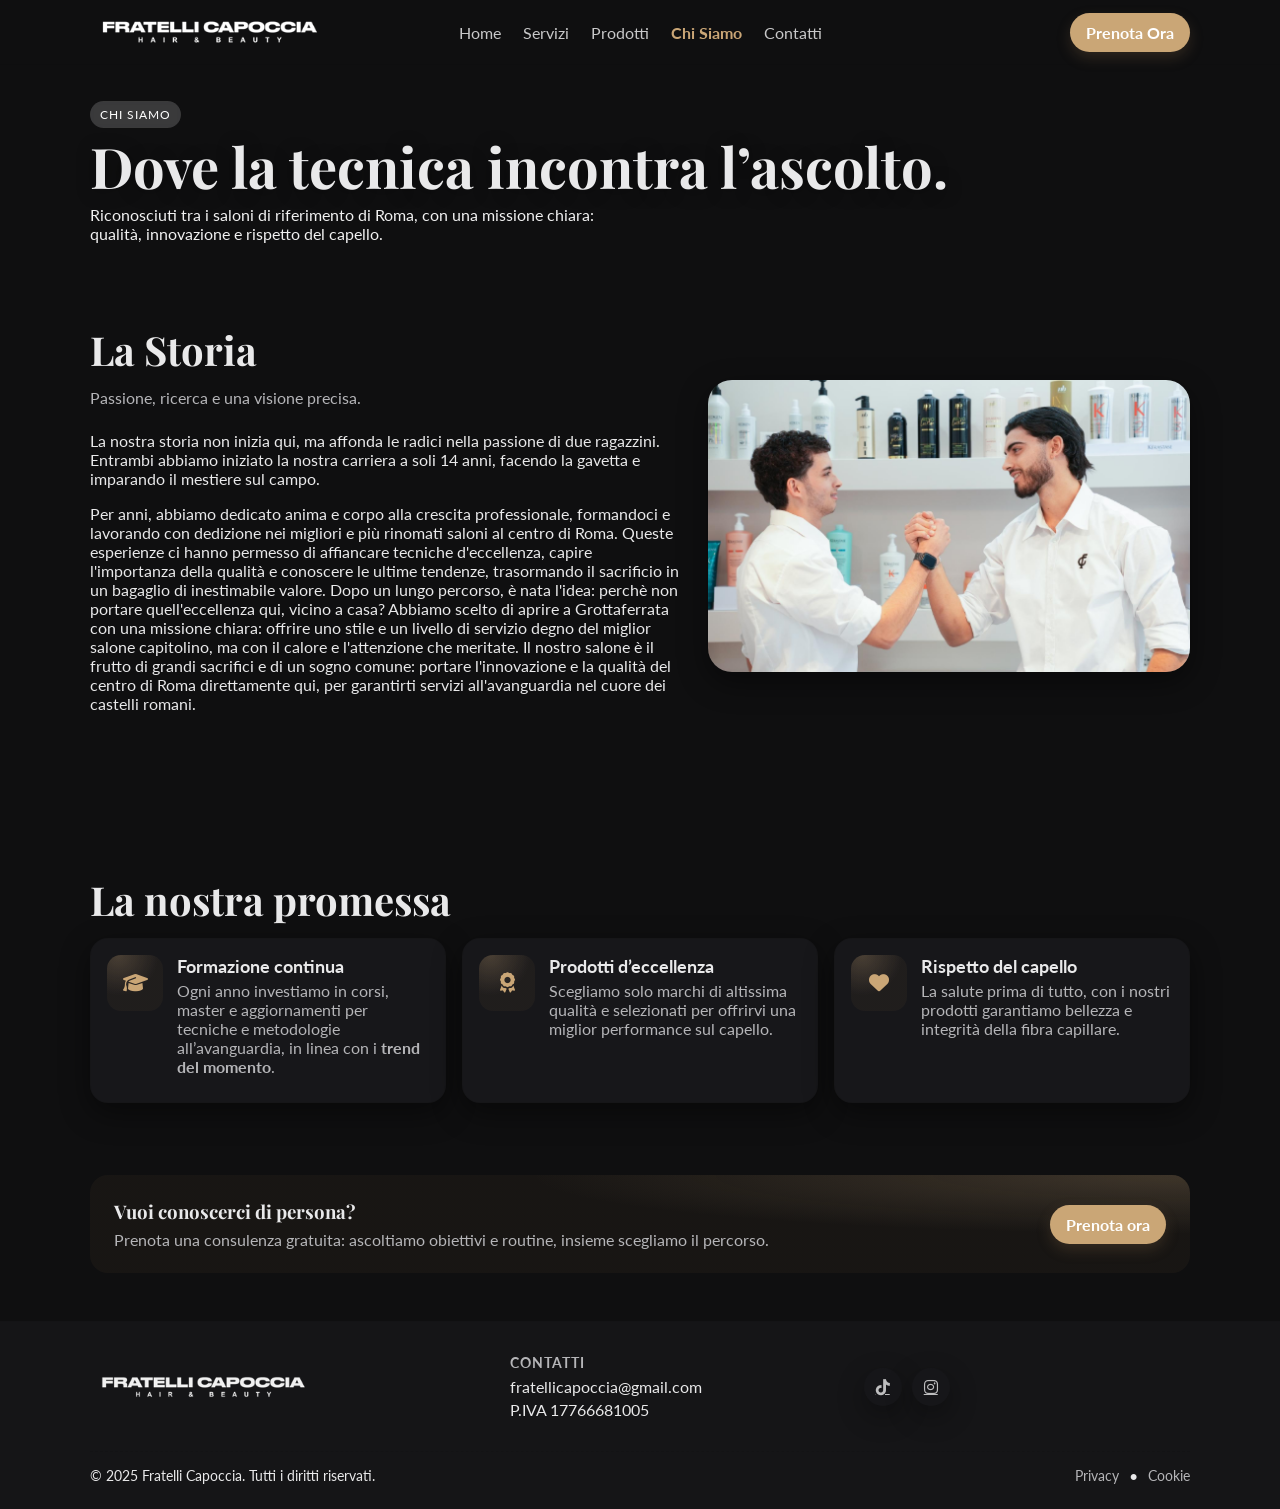
==== chi-siamo.html @ 87adc42f "primo commit" ====
<!DOCTYPE html>
<html lang="it">
<head>
  <meta charset="UTF-8" />
  <meta name="viewport" content="width=device-width, initial-scale=1" />
  <title>Chi Siamo – Fratelli Capoccia</title>
  <meta name="description" content="La storia e i valori di Fratelli Capoccia a ROMA: qualità, innovazione e rispetto del capello." />
  <link rel="preconnect" href="https://fonts.googleapis.com" />
  <link rel="preconnect" href="https://fonts.gstatic.com" crossorigin />
  <link href="https://fonts.googleapis.com/css2?family=Lato:wght@400;700&family=Playfair+Display:ital,wght@0,700;1,400&display=swap" rel="stylesheet" />
  <link rel="stylesheet" href="https://cdnjs.cloudflare.com/ajax/libs/font-awesome/6.5.2/css/all.min.css" />
  <link rel="stylesheet" href="style.css" />
</head>
<body data-theme="light">
  <header class="header" id="header">
    <nav class="nav container" role="navigation" aria-label="Principale">
      <a href="index.html" class="nav__logo" aria-label="Fratelli Capoccia">
  <img
    src="images/logo_fc_wordmark.png"
    srcset="images/logo_fc_wordmark.png 1x, images/logo_fc_wordmark@2x.png 2x"
    alt="Fratelli Capoccia Hair Atelier"
    width="312" height="44"
    decoding="async" fetchpriority="high"
  />
</a>
      <div class="nav__menu" id="nav-menu">
        <ul class="nav__list">
          <li class="nav__item"><a href="index.html" class="nav__link">Home</a></li>
          <li class="nav__item"><a href="servizi.html" class="nav__link">Servizi</a></li>
          <li class="nav__item"><a href="prodotti.html" class="nav__link">Prodotti</a></li>
          <li class="nav__item"><a href="chi-siamo.html" class="nav__link active" aria-current="page">Chi Siamo</a></li>
          <li class="nav__item"><a href="contatti.html" class="nav__link">Contatti</a></li>
        </ul>
      </div>
      <div class="nav__actions">
        <a href="contatti.html" class="button">Prenota Ora</a>
        <button id="theme-toggle" class="nav__icon" aria-label="Attiva tema scuro"><i class="fa-solid fa-moon"></i></button>
        <div class="nav__toggle" id="nav-toggle" aria-label="Apri menu" aria-expanded="false"><i class="fa-solid fa-bars"></i></div>
      </div>
    </nav>
  </header>

  <main>
    <section class="section container fade-in-element" style="padding-top: 36px; padding-bottom: 8px;">
      <span class="badge">Chi siamo</span>
      <h1 class="hero__title" style="margin: 8px 0 10px;">Dove la tecnica incontra l’ascolto.</h1>
      <p class="hero__subtitle" style="margin:0">
        Riconosciuti tra i saloni di riferimento di Roma, con una missione chiara:
        qualità, innovazione e rispetto del capello.
      </p>
    </section>

    <section class="section container fade-in-element">
      <div class="duo">
        <div class="fade-in-element">
          <h2 class="section__title">La Storia</h2>
          <p class="section__subtitle">Passione, ricerca e una visione precisa.</p>

          <p>
            La nostra storia non inizia qui, ma affonda le radici nella passione di due ragazzini. Entrambi
            abbiamo iniziato la nostra carriera a soli 14 anni, facendo la gavetta e imparando il mestiere sul
            campo.
          </p>

          <p>
            Per anni, abbiamo dedicato anima e corpo alla crescita professionale, formandoci e lavorando
            con dedizione nei migliori e più rinomati saloni al centro di Roma. Queste esperienze ci hanno
            permesso di affiancare tecniche d'eccellenza, capire l'importanza della qualità e conoscere le 
            ultime tendenze, trasormando il sacrificio in un bagaglio di inestimabile valore.

            Dopo un lungo percorso, è nata l'idea: perchè non portare quell'eccellenza qui, vicino a casa?

            Abbiamo scelto di aprire a Grottaferrata con una missione chiara: offrire uno stile e un livello
            di servizio degno del miglior salone capitolino, ma con il calore e l'attenzione che meritate.

            Il nostro salone è il frutto di grandi sacrifici e di un sogno comune: portare l'innovazione e la 
            qualità del centro di Roma direttamente qui, per garantirti servizi all'avanguardia nel cuore dei
            castelli romani.
          </p>
        </div>

        <div class="image-frame fade-in-element">
          <img src="images/proprietari-storia.png" alt="I fondatori del salone Fratelli Capoccia" loading="lazy" />
        </div>
      </div>
    </section>

    <section class="section container fade-in-element">
      <h2 class="section__title">La nostra promessa</h2>
      <div class="service__grid">
        <article class="service__card fade-in-element">
          <div class="service__icon"><i class="fa-solid fa-graduation-cap"></i></div>
          <div>
            <h3 class="service__title">Formazione continua</h3>
            <p class="service__text">
              Ogni anno investiamo in corsi, master e aggiornamenti per tecniche e metodologie all’avanguardia,
              in linea con i <strong>trend del momento</strong>.
            </p>
          </div>
        </article>

        <article class="service__card fade-in-element">
          <div class="service__icon"><i class="fa-solid fa-award"></i></div>
          <div>
            <h3 class="service__title">Prodotti d’eccellenza</h3>
            <p class="service__text">
              Scegliamo solo marchi di altissima qualità e selezionati per offrirvi una miglior performance sul capello.
            </p>
          </div>
        </article>

        <article class="service__card fade-in-element">
          <div class="service__icon"><i class="fa-solid fa-heart"></i></div>
          <div>
            <h3 class="service__title">Rispetto del capello</h3>
            <p class="service__text">
              La salute prima di tutto, con i nostri prodotti garantiamo bellezza e integrità della fibra capillare.
            </p>
          </div>
        </article>
      </div>
    </section>

    <section class="section container soft-gradient fade-in-element">
      <div class="cta">
        <div>
          <h3 class="cta__title">Vuoi conoscerci di persona?</h3>
          <p class="cta__subtitle">Prenota una consulenza gratuita: ascoltiamo obiettivi e routine, insieme scegliamo il percorso.</p>
        </div>
        <a href="contatti.html" class="button">Prenota ora</a>
      </div>
    </section>
  </main>

<footer class="footer">
  <div class="container footer__top">
    <a href="index.html" class="footer__brand" aria-label="Fratelli Capoccia Home">
      </span>
      <img
        class="footer__wordmark"
        src="images/logo_fc_wordmark.png"
        alt="Fratelli Capoccia • Hair & Beauty"
        width="220" height="32" loading="lazy" decoding="async"
      />
    </a>

    <div class="footer__contacts" aria-labelledby="footer-contatti">
      <h3 id="footer-contatti" class="footer__title">Contatti</h3>
      <ul class="footer__list">
        <li><a href="mailto:fratellicapoccia@gmail.com">fratellicapoccia@gmail.com</a></li>
        <li>P.IVA 17766681005</li>
      </ul>
    </div>

    <div class="footer__social">
      <a href="https://www.tiktok.com/@fratellicapoccia" class="footer__social-link" aria-label="TikTok">
        <i class="fa-brands fa-tiktok"></i>
      </a>
      <a href="https://www.instagram.com/fratellicapocciaparrucchieri/" class="footer__social-link" aria-label="Instagram">
        <i class="fa-brands fa-instagram"></i>
      </a>
    </div>
  </div>

  <div class="container footer__bottom">
    <p>© 2025 Fratelli Capoccia. Tutti i diritti riservati.</p>
    <nav class="footer__legal" aria-label="Note legali">
      <a href="contatti.html#privacy">Privacy</a>
      <span aria-hidden="true">•</span>
      <a href="contatti.html#cookie">Cookie</a>
    </nav>
  </div>
</footer>

  <button id="scroll-up" class="scrollup" aria-label="Torna su"><i class="fa-solid fa-arrow-up"></i></button>
  <script src="script.js" defer></script>
</body>
</html>
---- style.css ----
/* ========= Reset & Variabili ========= */
:root{
  --bg:#0f0f10;
  --text:#e9e9ea;
  --muted:#b5b5b8;
  --brand:#caa676;
  --brand-2:#9a7c54;
  --surface:#151517;
  --card:#17171a;
  --shadow:0 10px 30px rgba(0,0,0,.45);
  --radius:.75rem;
  --radius-lg:1rem;
  --transition:.25s ease;
}

*{box-sizing:border-box}
html,body{height:100%;scroll-behavior:smooth}
body{
  margin:0;
  font-family:"Lato",system-ui,-apple-system,Segoe UI,Roboto,Arial,sans-serif;
  background:var(--bg); color:var(--text);
}

/* ========= Layout ========= */
.container{width:min(1100px,92%);margin-inline:auto}
.section{padding:72px 0}
.section__title{
  font-family:"Playfair Display",serif;
  font-size:clamp(28px,4vw,40px);
  margin:0 0 12px
}
.section__subtitle{color:var(--muted);margin:0 0 24px}
.section__head{display:grid;gap:6px;margin-bottom:8px}

/* ========= Header & Nav ========= */
.header{
  position:sticky;top:0;z-index:1000;background:var(--bg);
  border-bottom:1px solid rgba(0,0,0,.05);
  box-shadow:0 0 0 rgba(0,0,0,0);
  transition:box-shadow var(--transition),background var(--transition),border-color var(--transition)
}
.header.scrolled{box-shadow:var(--shadow);border-color:transparent}
.nav{display:flex;align-items:center;justify-content:space-between;height:64px}
.nav__logo{font-weight:700;color:var(--text);text-decoration:none}
.nav__menu{
  position:fixed;inset:0 0 auto auto;top:64px;right:-100%;
  width:75%;height:calc(100vh - 64px);background:var(--bg);padding:24px;
  transition:right var(--transition)
}
.nav__menu.show{right:0}
.nav__list{list-style:none;padding:0;margin:0;display:grid;gap:12px}
.nav__link{text-decoration:none;color:var(--text);opacity:.85;transition:opacity var(--transition)}
.nav__link:hover{opacity:1}
.nav__link.active{color:var(--brand);font-weight:700;opacity:1}
.nav__actions{display:flex;align-items:center;gap:12px}
.nav__toggle,.nav__icon{background:transparent;border:0;font-size:20px;cursor:pointer;color:var(--text)}
@media (min-width:900px){
  .nav__menu{position:static;width:auto;height:auto;padding:0;right:0;top:auto;background:transparent}
  .nav__list{display:flex;gap:20px;align-items:center}
  .nav__toggle{display:none}
}

/* ========= Buttons ========= */
.button{
  display:inline-flex;align-items:center;justify-content:center;
  padding:10px 16px;border-radius:999px;background:var(--brand);color:#fff;
  text-decoration:none;font-weight:700;
  transition:transform var(--transition),box-shadow var(--transition),background var(--transition);
  box-shadow:0 6px 14px rgba(140,109,70,.25)
}
.button:hover{transform:translateY(-1px);box-shadow:0 10px 22px rgba(140,109,70,.35)}
.button--ghost{background:transparent;color:var(--brand);border:2px solid var(--brand);box-shadow:none}
.button--dark{background:#222}

/* ========= HERO con background ========= */
.hero.hero--bg{
  position:relative;min-height:clamp(56vh,64vh,68vh);
  display:grid;align-items:center;color:#fff;
  background:linear-gradient(180deg,rgba(0,0,0,.45),rgba(0,0,0,.25)),
             var(--hero-bg, url('images/salone-bg.png')) center/cover no-repeat;
}
.hero--small{min-height:clamp(40vh,46vh,52vh)}
.hero.hero--bg::after{
  content:"";position:absolute;inset:0;
  background:radial-gradient(120% 70% at 80% 10%, rgba(198,165,122,.20), transparent 50%);
  pointer-events:none
}
.hero__inner{position:relative;z-index:1}
.badge{
  display:inline-flex;align-items:center;gap:8px;font-size:12px;letter-spacing:.08em;text-transform:uppercase;
  color:#fff;background:rgba(255,255,255,.18);padding:6px 10px;border-radius:999px;backdrop-filter:blur(2px)
}
.hero__title{
  font-family:"Playfair Display",serif;
  font-size:clamp(30px,5vw,56px);
  line-height:1.06;margin:14px 0 8px;text-shadow:0 2px 18px rgba(0,0,0,.4)
}
.hero__subtitle{color:#f1f1f1;max-width:60ch;margin-bottom:18px}
.hero__cta{display:flex;gap:12px;flex-wrap:wrap;margin-top:8px}
.kpi{display:flex;gap:20px;padding:0;margin:18px 0 0;list-style:none;color:#eaeaea;flex-wrap:wrap}
.kpi strong{color:#fff}

/* ========= Highlight ========= */
.highlight{
  display:grid;grid-auto-flow:column;align-items:center;justify-content:start;gap:10px;
  padding:12px 14px;border-radius:12px;background:rgba(140,109,70,.08);color:var(--text);box-shadow:var(--shadow)
}
.highlight i{color:var(--brand)}

/* ========= SERVIZI – sezione nella home ========= */
.service__grid{display:grid;gap:16px;grid-template-columns:repeat(auto-fit,minmax(260px,1fr))}
.service__card{
  display:grid;grid-template-columns:56px 1fr;gap:14px;background:var(--card);border-radius:18px;padding:16px;
  box-shadow:var(--shadow);border:1px solid rgba(0,0,0,.06);
  transition:transform var(--transition),box-shadow var(--transition),background var(--transition)
}
[data-theme="dark"] .service__card{border-color:rgba(255,255,255,.06)}
.service__card:hover{transform:translateY(-4px);box-shadow:0 16px 28px rgba(0,0,0,.12)}
.service__icon{
  width:56px;height:56px;border-radius:14px;display:grid;place-items:center;
  background:radial-gradient(120% 120% at 20% 0%, rgba(198,165,122,.25), transparent 60%),
             linear-gradient(0deg, rgba(140,109,70,.08), rgba(140,109,70,.08));
  color:var(--brand);font-size:20px
}
.service__title{margin:0 0 4px;font-size:18px}
.service__text{margin:0 0 10px;color:var(--muted)}
.service__link,.service__link:visited{color:var(--brand);text-decoration:none;font-weight:700}
.service__link:hover{text-decoration:underline}

/* ========= Sezioni immagine+testo (duo) ========= */
.duo{display:grid;gap:28px;align-items:center}
@media (min-width:900px){.duo{grid-template-columns:1.1fr .9fr}}
.image-frame{border-radius:24px;overflow:hidden;box-shadow:var(--shadow);background:var(--surface)}
.image-frame img{width:100%;height:auto;display:block}

/* ========= Contact ========= */
.contact-page__container{display:grid;gap:28px;align-items:start}
@media (min-width:900px){.contact-page__container{grid-template-columns:1fr 1fr}}
.map-container{margin-top:28px}
.review__card{background:var(--card);border-radius:var(--radius);padding:18px;box-shadow:var(--shadow)}
.review__stars{color:#e0b100;margin-bottom:8px}
.review__author{color:var(--muted)}

/* ========= CTA ========= */
.soft-gradient{
  background:radial-gradient(120% 120% at 100% 0%, rgba(198,165,122,.22), transparent 50%),
             linear-gradient(0deg, rgba(140,109,70,.08), rgba(140,109,70,.08));
  border-radius:18px;padding:24px
}
.cta{display:flex;align-items:center;justify-content:space-between;gap:16px}
.cta__title{font-family:"Playfair Display",serif;margin:0 0 6px}
.cta__subtitle{margin:0;color:var(--muted)}
@media (max-width:680px){.cta{flex-direction:column;align-items:start}}

/* ========= PAGINA SERVIZI (servizi.html) ========= */
.svc__filters{display:flex;gap:10px;overflow-x:auto;padding-bottom:6px;margin:0 0 16px}
.svc__filters .chip{white-space:nowrap}
.chip{
  border:1px solid currentColor;color:var(--text);
  padding:8px 14px;border-radius:999px;background:transparent;cursor:pointer;
  transition:background var(--transition),color var(--transition),border-color var(--transition)
}
.chip:hover{background:var(--surface)}
.chip.is-active{background:var(--brand);color:#fff;border-color:var(--brand)}
.svc__list{
  display:grid;grid-auto-flow:column;grid-auto-columns:86%;
  gap:14px;overflow-x:auto;scroll-snap-type:x mandatory;
  padding:4px 2px 8px;-webkit-overflow-scrolling:touch
}
.svc__list::-webkit-scrollbar{height:8px}
.svc__list::-webkit-scrollbar-thumb{background:rgba(0,0,0,.12);border-radius:8px}
@media (min-width:860px){
  .svc__list{overflow:visible;grid-auto-flow:initial;grid-auto-columns:initial;grid-template-columns:repeat(3,minmax(0,1fr));gap:18px}
}
.svc-card{
  scroll-snap-align:start;background:var(--card);border-radius:18px;padding:16px;box-shadow:var(--shadow);
  display:grid;grid-template-columns:56px 1fr;gap:14px;border:1px solid rgba(0,0,0,.06);
  transition:transform var(--transition), box-shadow var(--transition), background var(--transition)
}
[data-theme="dark"] .svc-card{border-color:rgba(255,255,255,.06)}
.svc-card:hover{transform:translateY(-3px);box-shadow:0 14px 30px rgba(0,0,0,.12)}
.svc-card__icon{
  width:56px;height:56px;border-radius:14px;display:grid;place-items:center;
  background:radial-gradient(120% 120% at 20% 0%, rgba(198,165,122,.25), transparent 60%),linear-gradient(0deg, rgba(140,109,70,.08), rgba(140,109,70,.08));
  color:var(--brand);font-size:20px
}
.svc-card__title{margin:0 0 4px;font-size:18px}
.svc-card__text{margin:0 0 12px;color:var(--muted)}
.svc-acc{
  display:flex;
  align-items:center;
  gap:8px;
  width:100%;
  padding:10px 14px;
  border-radius:12px;
  font:inherit;
  font-weight:700;
  letter-spacing:.02em;
  color:var(--text);
  background: rgba(198,165,122,.05);
  border:1px solid rgba(198,165,122,.18);
  cursor:pointer;
  transition:
    background var(--transition),
    border-color var(--transition),
    transform var(--transition),
    box-shadow var(--transition);
  margin-top:4px;
}
[data-theme="dark"] .svc-acc{
  background: rgba(198,165,122,.06);
  border-color: rgba(198,165,122,.22);
}
.svc-acc:hover{
  background: rgba(198,165,122,.10);
  border-color: rgba(198,165,122,.26);
  transform: translateY(-1px);
  box-shadow: 0 2px 6px rgba(0,0,0,.10);
}
.svc-acc::after{
  content:"\f078";
  font-family:"Font Awesome 6 Free";
  font-weight:900;
  line-height:1;
  transition: transform .25s ease;
}
.svc-acc[aria-expanded="true"]::after{
  transform: rotate(180deg);
}
.svc-acc__content{
  max-height:0;
  overflow:hidden;
  opacity:0;
  padding:0;
  margin-top:0;
  border-top:1px dashed rgba(198,165,122,.18);
  transition:
    max-height .35s ease,
    opacity .25s ease,
    padding .25s ease,
    margin .25s ease,
    border-color .25s ease;
}
.svc-acc__content.open{
  max-height:260px;
  opacity:1;
  padding-top:10px;
  margin-top:6px;
  border-color: rgba(198,165,122,.26);
}
.svc-acc__content p{
  margin:0 0 6px;
  line-height:1.55;
}
@media (max-width: 680px){
  .svc-acc{
    padding:10px 14px;
    border-radius:12px;
  }
  .svc-acc__content.open{
    padding-top:8px;
    margin-top:4px;
  }
}
.svc-acc__content ul{margin:0 0 8px;padding-left:18px;color:var(--muted);line-height:1.5}
.svc-link,.svc-link:visited{color:var(--brand);font-weight:700;text-decoration:none}
.svc-link:hover{text-decoration:underline}

/* ========= PAGINA LISTINO PREZZI ========= */
.price__filters{display:flex;flex-wrap:wrap;gap:10px;margin:8px 0 20px}
.price__grid{display:grid;gap:18px;grid-template-columns:repeat(auto-fill,minmax(280px,1fr))}
.price__card{
  background:var(--card);border-radius:18px;box-shadow:var(--shadow);padding:16px;display:grid;gap:12px;
  border:1px solid rgba(0,0,0,.06);transition:transform var(--transition), box-shadow var(--transition), background var(--transition)
}
[data-theme="dark"] .price__card{border-color:rgba(255,255,255,.06)}
.price__card:hover{transform:translateY(-3px);box-shadow:0 14px 30px rgba(0,0,0,.12)}
.price__header{display:flex;align-items:center;justify-content:space-between;gap:12px}
.price__title{margin:0;display:flex;align-items:center;gap:8px;font-size:18px}
.price__value{
  background:linear-gradient(135deg,var(--brand),var(--brand-2));color:#fff;padding:6px 10px;border-radius:8px;
  font-weight:700;font-size:14px;white-space:nowrap
}
.price__accordion{
  width:100%;text-align:left;background:var(--surface);border:1px solid rgba(0,0,0,.08);border-radius:10px;
  padding:10px 12px;cursor:pointer;font-weight:700;color:var(--text);
  transition:background var(--transition), border-color var(--transition)
}
.price__accordion:hover{background:rgba(0,0,0,.05)}
[data-theme="dark"] .price__accordion{border-color:rgba(255,255,255,.1)}
[data-theme="dark"] .price__accordion:hover{background:rgba(255,255,255,.06)}
.price__content{max-height:0;overflow:hidden;transition:max-height .35s ease,padding .25s ease}
.price__content.open{max-height:400px;padding-top:6px}
.price__list{margin:6px 0 0 0;padding-left:18px;color:var(--muted);line-height:1.55}
.price__note{
  margin-top:18px;padding:14px 16px;border-radius:18px;
  background:linear-gradient(0deg,rgba(140,109,70,.08),rgba(140,109,70,.08));
  color:var(--text);display:flex;align-items:center;gap:12px;flex-wrap:wrap
}

/* ========= Footer ========= */
.footer{background:var(--surface);margin-top:40px}
.footer__copy{display:flex;align-items:center;justify-content:space-between;gap:16px;padding:20px 0}
.footer__social{display:flex;gap:12px}
.footer__social-link{color:var(--text);opacity:.8}
.footer__social-link:hover{opacity:1}

/* ========= Utilities ========= */
.fade-in-element{opacity:0;transform:translateY(12px)}
.fade-in-element.is-visible{opacity:1;transform:translateY(0);transition:opacity .6s ease, transform .6s ease}
.scrollup{
  position:fixed;right:16px;bottom:16px;width:42px;height:42px;border-radius:999px;
  background:var(--brand);color:#fff;border:0;box-shadow:0 10px 20px rgba(140,109,70,.35);
  display:grid;place-items:center;cursor:pointer;opacity:0;visibility:hidden;transform:translateY(20px);
  transition:opacity var(--transition), transform var(--transition), visibility var(--transition), background var(--transition)
}
.scrollup.show{opacity:1;visibility:visible;transform:translateY(0)}

/* Mobile menu overlay & body lock */
.nav__overlay{
  position: fixed;
  inset: 64px 0 0 0;
  background: rgba(0,0,0,.35);
  opacity: 0;
  visibility: hidden;
  transition: opacity var(--transition), visibility var(--transition);
  z-index: 900;
}
.nav__overlay.show{ opacity:1; visibility: visible; }
body.menu-open{ overflow: hidden; }

/* Anchor offset for sticky header */
html{ scroll-padding-top: 80px; }

/* Reduced motion support */
@media (prefers-reduced-motion: reduce){
  *{ animation-duration: 0.001ms !important; animation-iteration-count: 1 !important; transition-duration: 0.001ms !important; scroll-behavior: auto !important; }
  .fade-in-element, .fade-in-element.is-visible{ opacity: 1 !important; transform: none !important; }
}

/* Logo header – versione compatta */
.header .nav__logo {
  display: inline-flex;
  align-items: center;
  line-height: 1;
  padding: 0;
}
.header .nav__logo img {
  display: block;
  height: 36px;
  width: auto;
  object-fit: contain;
  image-rendering: crisp-edges;
  -webkit-user-drag: none;
  filter: brightness(1.03) contrast(1.08);
  transition: filter 0.3s ease;
}
.header .nav__logo img:hover { filter: brightness(1.1) contrast(1.12); }
@media (min-width: 900px) { .header .nav__logo img { height: 40px; } }
[data-theme="dark"] .header .nav__logo img { filter: brightness(1.06) contrast(1.12); }

/* Centratura del menu desktop */
@media (min-width: 900px){
  .nav{ position: relative; }
  .nav__menu{
    position: absolute;
    left: 50%;
    top: 50%;
    transform: translate(-50%,-50%);
    margin: 0;
    padding: 0;
    width: max-content;
    pointer-events: auto;
  }
  .nav__logo{ position: relative; z-index: 2; }
  .nav__actions{ position: relative; z-index: 2; }
  .nav__list{ display: flex; align-items: center; gap: 22px; }
}
@media (max-width: 899.98px){
  .nav__menu{ position: static; transform: none; width: 100%; }
}

/* Header responsive fix */
@media (min-width: 1200px){
  .nav{ position: relative; }
  .nav__menu{
    position: absolute;
    left: 50%;
    top: 50%;
    transform: translate(-50%,-50%);
    width: max-content;
    margin: 0;
    padding: 0;
  }
  .nav__logo,
  .nav__actions{ position: relative; z-index: 2; }
  .nav__list{ display:flex; align-items:center; gap: 22px; }
}
@media (max-width: 1199.98px){
  .nav__menu{
    position: static;
    transform: none;
    width: 100%;
  }
  .header{ padding: 0.6rem 4%; }
  .nav__logo img{
    height: clamp(26px, 4.2vw, 36px);
  }
  .nav__list{
    display: flex;
    align-items: center;
    justify-content: center;
    gap: clamp(10px, 1.6vw, 16px);
    font-size: 0.95rem;
  }
  .nav__actions .button{
    padding: .55rem .9rem;
    font-size: .9rem;
  }
}
@media (max-width: 899.98px){
  .nav__menu{ position: static; transform: none; width: 100%; }
  .nav__logo img{ height: 30px; }
}

/* full-bleed hero */
.hero.hero--bg { position: relative; isolation: isolate; }
.hero.hero--bg::before{
  content:"";
  position:absolute;
  inset:0;
  left:50%;
  width:100vw;
  transform:translateX(-50%);
  background: var(--hero-bg) center / cover no-repeat;
  filter: blur(3px) saturate(0.95) brightness(0.85);
  z-index:-1;
}

@media (min-width: 1200px){
  .nav{ position:relative; }
  .nav__menu{
    position:absolute; left:50%; top:50%;
    transform:translate(-50%,-50%);
    width:max-content; margin:0; padding:0;
  }
  .nav__logo, .nav__actions{ position:relative; z-index:2; }
  .nav__list{ display:flex; gap:22px; align-items:center; }
}
@media (max-width:1199.98px){
  .nav__menu{ position:static; transform:none; width:100%; }
  .header{ padding: 10px 4%; }
  .nav__logo img{ height: clamp(26px, 4.2vw, 36px); }
  .nav__list{ gap: clamp(10px, 1.6vw, 16px); font-size: .95rem; }
  .nav__actions .button{ padding:.55rem .9rem; font-size:.9rem; }
}
@media (max-width:899.98px){
  .nav__menu{ position:static; transform:none; width:100%; }
  .nav__logo img{ height: 30px; }
}
@media (max-width:767.98px){
  .hero{ min-height: 68vh; padding: 84px 0 28px; }
  .hero__title{ font-size: clamp(28px, 7vw, 40px); line-height: 1.12; }
  .hero__subtitle{ font-size: clamp(14px, 3.8vw, 16px); }
  .hero__cta{ display:flex; flex-wrap:wrap; gap:12px; }
}

/* Desktop largo */
@media (min-width: 1200px){
  .nav{ position:relative; }
  .nav__menu{
    position:absolute; left:50%; top:50%;
    transform:translate(-50%,-50%);
    width:max-content; margin:0; padding:0;
  }
  .nav__logo, .nav__actions{ position:relative; z-index:2; }
  .nav__list{ display:flex; gap:22px; align-items:center; }
}

/* Tablet & Mobile */
@media (max-width: 1199.98px){
  #nav-menu{
    position: static;
    transform: none;
    width: 100%;
    background: transparent !important;
    box-shadow: none !important;
  }
  #nav-overlay,
  .nav__overlay{
    display: none !important;
    opacity: 0 !important;
    pointer-events: none !important;
  }
  .header{ padding: 10px 4%; }
  .nav__logo img{ height: clamp(26px, 4.2vw, 32px); }
  .nav__list{
    display: flex;
    align-items: center;
    justify-content: center;
    gap: clamp(10px, 1.6vw, 16px);
    font-size: .95rem;
  }
  .nav__actions .button{ padding:.55rem .9rem; font-size:.9rem; }
}

/* Mobile stretto */
@media (max-width: 899.98px){
  .nav__logo img{ height: 28px; }
}

/* Logo responsive */
.nav__logo img {
  height: auto;
  max-height: 48px;
  width: auto;
  max-width: 240px;
  object-fit: contain;
}
@media (max-width: 1199.98px) {
  .nav__logo img {
    max-height: clamp(38px, 5vw, 44px);
    max-width: clamp(180px, 26vw, 220px);
  }
}
@media (max-width: 991.98px) {
  .nav__logo img {
    max-height: clamp(34px, 6vw, 42px);
    max-width: clamp(160px, 40vw, 200px);
  }
}
@media (max-width: 599.98px) {
  .nav__logo img {
    max-height: clamp(36px, 8vw, 44px);
    max-width: clamp(160px, 55vw, 210px);
  }
}
.nav__logo img { min-width: 150px; }

/* Mobile menu (<900px) */
@media (max-width: 899.98px){
  .nav__menu{
    position: fixed !important;
    top: 64px !important;
    right: -100% !important;
    left: auto !important;
    width: 75% !important;
    height: calc(100vh - 64px) !important;
    padding: 24px !important;
    background: var(--bg) !important;
    box-shadow: var(--shadow) !important;
    transition: right var(--transition) !important;
    z-index: 1000 !important;
  }
  .nav__menu.show{ right: 0 !important; }
  .nav__overlay{
    display:block !important;
    opacity:0;
    visibility:hidden;
    transition: opacity var(--transition), visibility var(--transition);
  }
  .nav__overlay.show{
    opacity:1 !important;
    visibility:visible !important;
  }
  body.menu-open{ overflow: hidden !important; }
}

/* Mobile menu – leggibile e tappabile */
@media (max-width: 899.98px){
  .nav__menu{
    padding: 20px 16px !important;
    box-shadow: var(--shadow) !important;
    background: var(--bg) !important;
  }
  .nav__menu .nav__list{
    display: flex !important;
    flex-direction: column !important;
    align-items: stretch !important;
    gap: 8px !important;
    padding: 4px !important;
    margin: 0 !important;
    list-style: none;
  }
  .nav__menu .nav__link{
    display: block;
    padding: 14px 14px;
    min-height: 44px;
    line-height: 1.2;
    font-size: 18px;
    font-weight: 800;
    letter-spacing: .2px;
    color: var(--text);
    opacity: 1 !important;
    text-decoration: none;
    border-radius: 12px;
    background: transparent;
    transition: background var(--transition), color var(--transition), transform var(--transition);
  }
  .nav__menu .nav__link.active{
    color: var(--brand);
    background: rgba(198,165,122,.18);
  }
  [data-theme="dark"] .nav__menu .nav__link.active{
    background: rgba(198,165,122,.22);
  }
  .nav__menu .nav__link:hover{
    background: var(--surface);
    transform: translateX(2px);
  }
  .nav__menu .nav__link:focus-visible{
    outline: 2px solid var(--brand);
    outline-offset: 2px;
    background: var(--surface);
  }
  .nav__menu .nav__list li + li .nav__link{
    box-shadow: 0 -1px 0 0 rgba(0,0,0,.06) inset;
  }
  [data-theme="dark"] .nav__menu .nav__list li + li .nav__link{
    box-shadow: 0 -1px 0 0 rgba(255,255,255,.06) inset;
  }
}

/* Fix menu mobile (<900px) */
@media (max-width: 899.98px){
  #nav-menu{
    position: fixed !important;
    top: 64px !important;
    right: -100% !important;
    left: auto !important;
    width: 85% !important;
    height: calc(100vh - 64px) !important;
    padding: 20px 16px !important;
    background: var(--bg) !important;
    box-shadow: var(--shadow) !important;
    transition: right var(--transition) !important;
    z-index: 1002 !important;
  }
  #nav-menu.show{ right: 0 !important; }
  #nav-overlay{
    display: block !important;
    position: fixed !important;
    inset: 64px 0 0 0 !important;
    background: rgba(0,0,0,.45) !important;
    opacity: 0; visibility: hidden;
    transition: opacity var(--transition), visibility var(--transition);
    z-index: 1001 !important;
  }
  #nav-overlay.show{
    opacity: 1 !important;
    visibility: visible !important;
  }
  #nav-menu .nav__list{
    display: flex !important;
    flex-direction: column !important;
    align-items: stretch !important;
    gap: 8px !important;
    margin: 0 !important;
    padding: 4px !important;
    list-style: none;
  }
  #nav-menu .nav__link{
    display: block !important;
    padding: 14px 14px !important;
    min-height: 44px !important;
    font-size: 18px !important;
    font-weight: 800 !important;
    line-height: 1.2 !important;
    color: var(--text) !important;
    opacity: 1 !important;
    text-decoration: none !important;
    border-radius: 12px !important;
    background: transparent !important;
    transition: background var(--transition), color var(--transition), transform var(--transition);
  }
  #nav-menu .nav__link.active{
    color: var(--brand) !important;
    background: rgba(198,165,122,.18) !important;
  }
  [data-theme="dark"] #nav-menu .nav__link.active{
    background: rgba(198,165,122,.22) !important;
  }
  #nav-menu .nav__link:hover{
    background: var(--surface) !important;
    transform: translateX(2px);
  }
  #nav-menu .nav__link:focus-visible{
    outline: 2px solid var(--brand);
    outline-offset: 2px;
    background: var(--surface);
  }
  #nav-menu .nav__list li + li .nav__link{
    box-shadow: 0 -1px 0 0 rgba(0,0,0,.06) inset;
  }
  [data-theme="dark"] #nav-menu .nav__list li + li .nav__link{
    box-shadow: 0 -1px 0 0 rgba(255,255,255,.06) inset;
  }
  body.menu-open{ overflow: hidden !important; }
}

/* Footer – versione professionale con logo */
.footer {
  background: var(--surface);
  margin-top: 48px;
  border-top: 1px solid rgba(0,0,0,.06);
}
[data-theme="dark"] .footer {
  border-color: rgba(255,255,255,.06);
}
.footer__top {
  display: grid;
  gap: 28px;
  padding: 32px 0;
}
@media (min-width: 860px) {
  .footer__top {
    grid-template-columns: 1.2fr 1fr 1fr;
    align-items: center;
  }
}
.footer__brand {
  display: inline-flex;
  align-items: center;
  gap: 14px;
  text-decoration: none;
}
.footer__mark img {
  display: block;
  width: 48px;
  height: 48px;
  object-fit: contain;
  image-rendering: crisp-edges;
  filter: brightness(1.05) contrast(1.1);
  transition: filter var(--transition);
}
.footer__brand:hover .footer__mark img {
  filter: brightness(1.15) contrast(1.15);
}
.footer__wordmark {
  height: 32px;
  width: auto;
  display: block;
  object-fit: contain;
}
@media (max-width: 480px) {
  .footer__wordmark { height: 28px; }
}
.footer__title {
  margin: 0 0 6px;
  font-size: 14px;
  text-transform: uppercase;
  letter-spacing: .08em;
  color: var(--muted);
}
.footer__list {
  margin: 0;
  padding: 0;
  list-style: none;
  display: grid;
  gap: 4px;
}
.footer__list a {
  color: var(--text);
  text-decoration: none;
}
.footer__list a:hover {
  text-decoration: underline;
}
.footer__socialwrap { display: grid; gap: 8px; justify-content: start; }
.footer__social { display: flex; gap: 10px; }
.footer__social-link {
  width: 38px; height: 38px; border-radius: 999px;
  display: grid; place-items: center;
  background: var(--card); color: var(--text);
  box-shadow: var(--shadow);
  transition: transform var(--transition), box-shadow var(--transition);
}
.footer__social-link:hover {
  transform: translateY(-2px);
  box-shadow: 0 10px 24px rgba(0,0,0,.18);
}
.footer__bottom {
  display: flex;
  align-items: center;
  justify-content: space-between;
  gap: 12px;
  padding: 14px 0 24px;
  border-top: 1px dashed rgba(0,0,0,.08);
}
[data-theme="dark"] .footer__bottom {
  border-color: rgba(255,255,255,.08);
}
.footer__bottom p { margin: 0; font-size: .9rem; }
.footer__legal {
  display: inline-flex;
  gap: 10px;
  align-items: center;
}
.footer__legal a {
  color: var(--muted);
  text-decoration: none;
  font-size: .9rem;
}
.footer__legal a:hover { text-decoration: underline; }

/* Fix: "Prenota Ora" su una riga nel header */
.nav__actions .button{ white-space: nowrap; }

/* Rimozione icona tema */
#theme-toggle{ display: none !important; }

/* PRELOADER */
#preloader {
  position: fixed;
  inset: 0;
  background: #000;
  display: grid;
  place-items: center;
  z-index: 3000;
  transition: transform 0.8s ease, opacity 0.8s ease;
  transform: translateY(0);
  opacity: 1;
}
.preloader__logo {
  width: clamp(180px, 40vw, 320px);
  height: auto;
  object-fit: contain;
  filter: brightness(1.1) contrast(1.1);
}
#preloader.hidden {
  transform: translateY(-100%);
  opacity: 0;
  pointer-events: none;
}

/* Servizi */
.servizi-note{
  text-align:center;
  margin:24px 0 12px;
  display:block;
  width:100%;
}
.button__wrapper {
  display: flex;
  justify-content: center;
  margin-top: 20px;
}
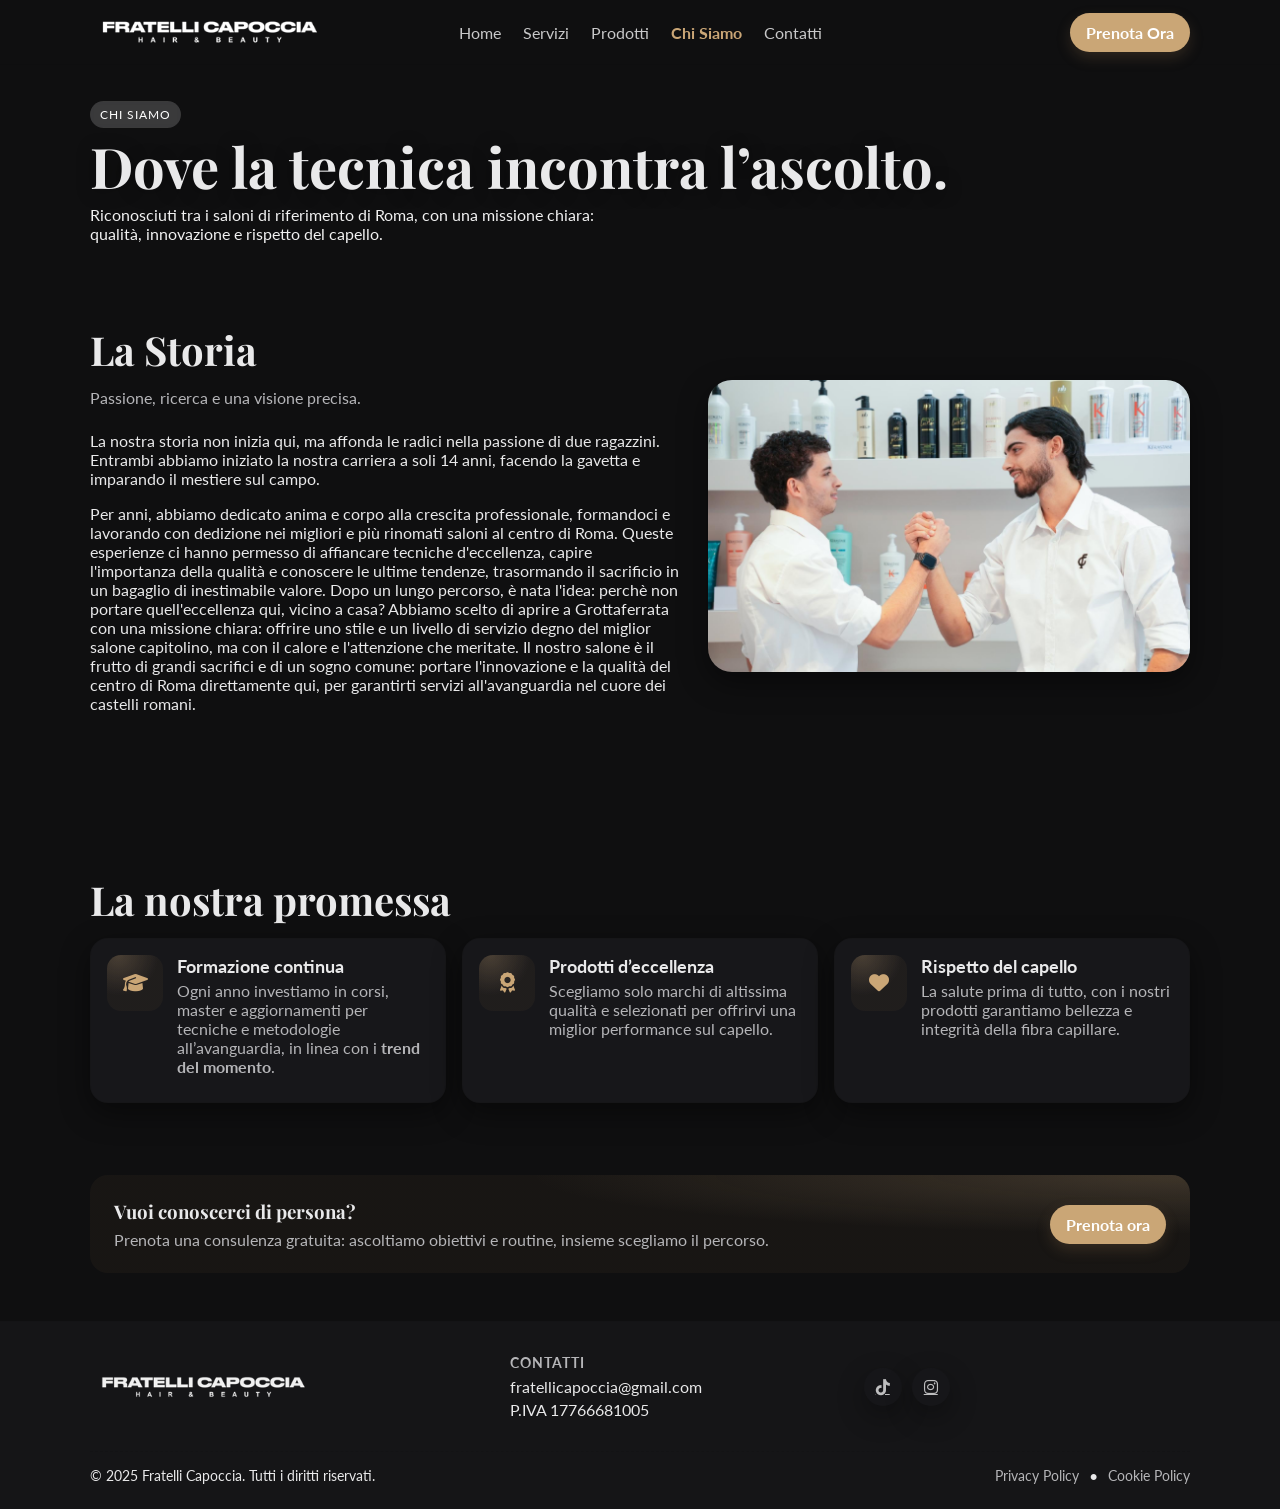
==== commit fe25a453: "privacy e cookie" ====
--- a/chi-siamo.html
+++ b/chi-siamo.html
@@ -165,9 +165,9 @@
   <div class="container footer__bottom">
     <p>© 2025 Fratelli Capoccia. Tutti i diritti riservati.</p>
     <nav class="footer__legal" aria-label="Note legali">
-      <a href="contatti.html#privacy">Privacy</a>
+      <a href="https://www.iubenda.com/privacy-policy/54217366" class="iubenda-black iubenda-noiframe iubenda-embed iubenda-noiframe " title="Privacy Policy ">Privacy Policy</a><script type="text/javascript">(function (w,d) {var loader = function () {var s = d.createElement("script"), tag = d.getElementsByTagName("script")[0]; s.src="https://cdn.iubenda.com/iubenda.js"; tag.parentNode.insertBefore(s,tag);}; if(w.addEventListener){w.addEventListener("load", loader, false);}else if(w.attachEvent){w.attachEvent("onload", loader);}else{w.onload = loader;}})(window, document);</script>
       <span aria-hidden="true">•</span>
-      <a href="contatti.html#cookie">Cookie</a>
+      <a href="https://www.iubenda.com/privacy-policy/54217366/cookie-policy" class="iubenda-black iubenda-noiframe iubenda-embed iubenda-noiframe " title="Cookie Policy ">Cookie Policy</a><script type="text/javascript">(function (w,d) {var loader = function () {var s = d.createElement("script"), tag = d.getElementsByTagName("script")[0]; s.src="https://cdn.iubenda.com/iubenda.js"; tag.parentNode.insertBefore(s,tag);}; if(w.addEventListener){w.addEventListener("load", loader, false);}else if(w.attachEvent){w.attachEvent("onload", loader);}else{w.onload = loader;}})(window, document);</script>
     </nav>
   </div>
 </footer>
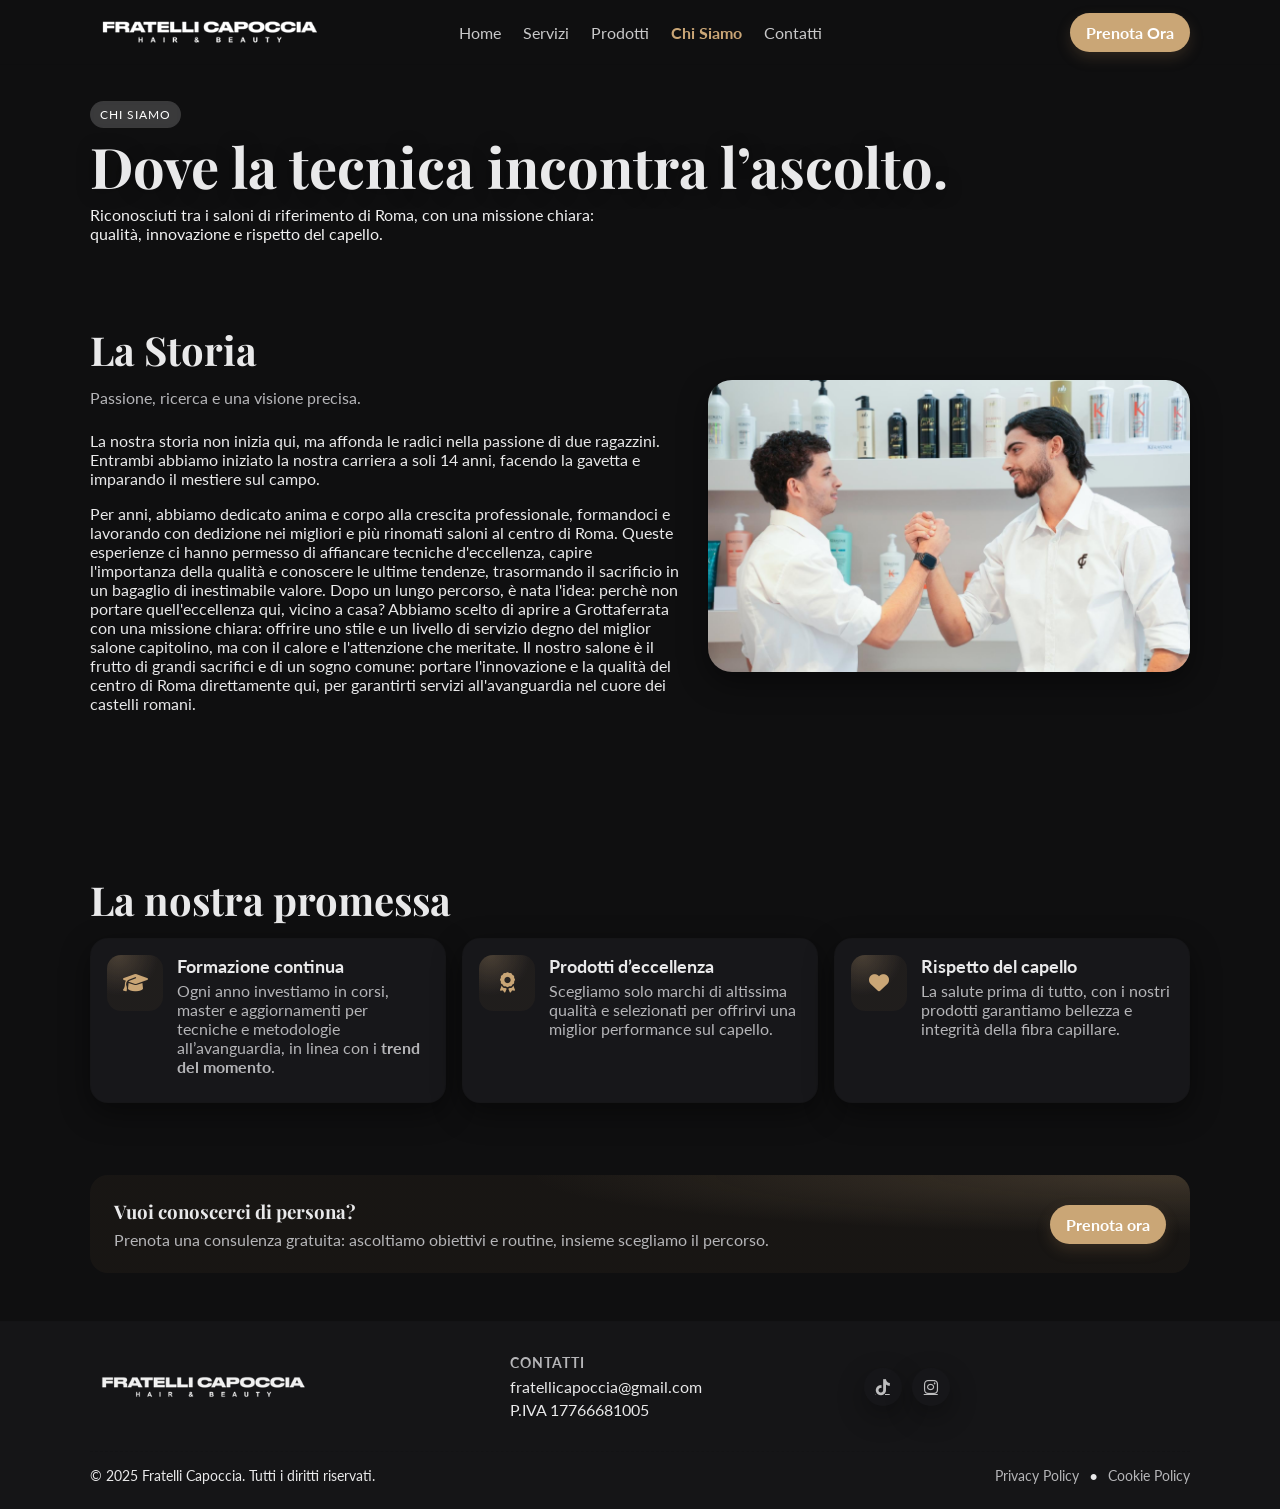
==== commit 244444bd: "Add fx-3d.js script to chi-siamo.html" ====
--- a/chi-siamo.html
+++ b/chi-siamo.html
@@ -174,5 +174,6 @@
 
   <button id="scroll-up" class="scrollup" aria-label="Torna su"><i class="fa-solid fa-arrow-up"></i></button>
   <script src="script.js" defer></script>
+  <script src="fx-3d.js" defer></script>
 </body>
 </html>
--- a/style.css
+++ b/style.css
@@ -845,3 +845,112 @@
   justify-content: center;
   margin-top: 20px;
 }
+
+/* ===== Footer legal: versione mobile leggibile ===== */
+@media (max-width: 600px){
+
+  .footer__bottom{ padding-bottom: 96px; }
+  #scroll-up{ bottom: 96px; }
+ 
+  .footer__legal{
+    display: grid;
+    grid-template-columns: 1fr;
+    gap: 10px;
+    align-items: stretch;
+    justify-items: start;
+  }
+
+  .footer__legal span{ display: none; }
+
+  .footer__legal a{
+    display: inline-flex;
+    align-items: center;
+    justify-content: center;
+    padding: 10px 12px;
+    border-radius: 10px;
+    border: 1px solid rgba(255,255,255,.18);
+    text-align: center;
+    line-height: 1.2;
+    font-size: 14px;
+    max-width: 100%;
+    white-space: normal;
+    word-break: break-word;
+  }
+
+  .footer__legal a[class*="iubenda"]{
+    border: 0;
+    padding: 0;
+    justify-content: flex-start;  
+  }
+}
+
+
+/* =========================================================
+   LIVELLO 3D  (fx-3d.js)
+   ========================================================= */
+
+/* --- Fondale hero WebGL --- */
+.hero__canvas{
+  position:absolute; inset:0;
+  width:100%; height:100%;
+  display:block; z-index:0;
+  pointer-events:none;
+  mix-blend-mode:screen;
+  opacity:0;
+  transition:opacity 1.2s ease;
+}
+.hero__canvas.is-live{opacity:.9}
+
+/* il testo dell'hero resta sopra al canvas */
+.hero__inner{position:relative; z-index:2}
+.hero.hero--bg::after{z-index:1}
+
+/* --- Tilt 3D schede --- */
+.fx-tilt{
+  transform-style:preserve-3d;
+  will-change:transform;
+  transition:transform .45s cubic-bezier(.2,.7,.3,1), box-shadow .45s ease;
+}
+.fx-tilt.is-tilting{
+  transition:transform .1s linear, box-shadow .3s ease;
+  transform:
+    perspective(900px)
+    rotateX(var(--rx,0deg))
+    rotateY(var(--ry,0deg))
+    translateZ(8px);
+  box-shadow:0 22px 42px rgba(0,0,0,.28);
+}
+/* l'icona galleggia sopra la scheda: e' questo che vende la profondita' */
+.fx-tilt .service__icon,
+.fx-tilt .svc-card__icon{
+  transition:transform .3s cubic-bezier(.2,.7,.3,1), box-shadow .3s ease;
+}
+.fx-tilt.is-tilting .service__icon,
+.fx-tilt.is-tilting .svc-card__icon{
+  transform:translateZ(30px);
+  box-shadow:0 10px 20px rgba(0,0,0,.22);
+}
+/* riflesso che segue il puntatore */
+.fx-tilt.is-tilting{
+  background-image:radial-gradient(
+    420px circle at var(--gx,50%) var(--gy,50%),
+    rgba(198,165,122,.16), transparent 42%
+  );
+}
+
+/* --- Badge novita' --- */
+.svc-badge{
+  display:inline-block; vertical-align:middle;
+  margin-left:8px; padding:3px 9px;
+  border-radius:999px;
+  font-size:11px; font-weight:700;
+  letter-spacing:.08em; text-transform:uppercase;
+  color:#1a1a1a;
+  background:linear-gradient(120deg,#e6cfa8,#caa676 55%,#f0e2ca);
+  box-shadow:0 2px 8px rgba(198,165,122,.35);
+}
+
+@media (prefers-reduced-motion: reduce){
+  .fx-tilt, .fx-tilt.is-tilting{transform:none !important; transition:none}
+  .hero__canvas{display:none}
+}
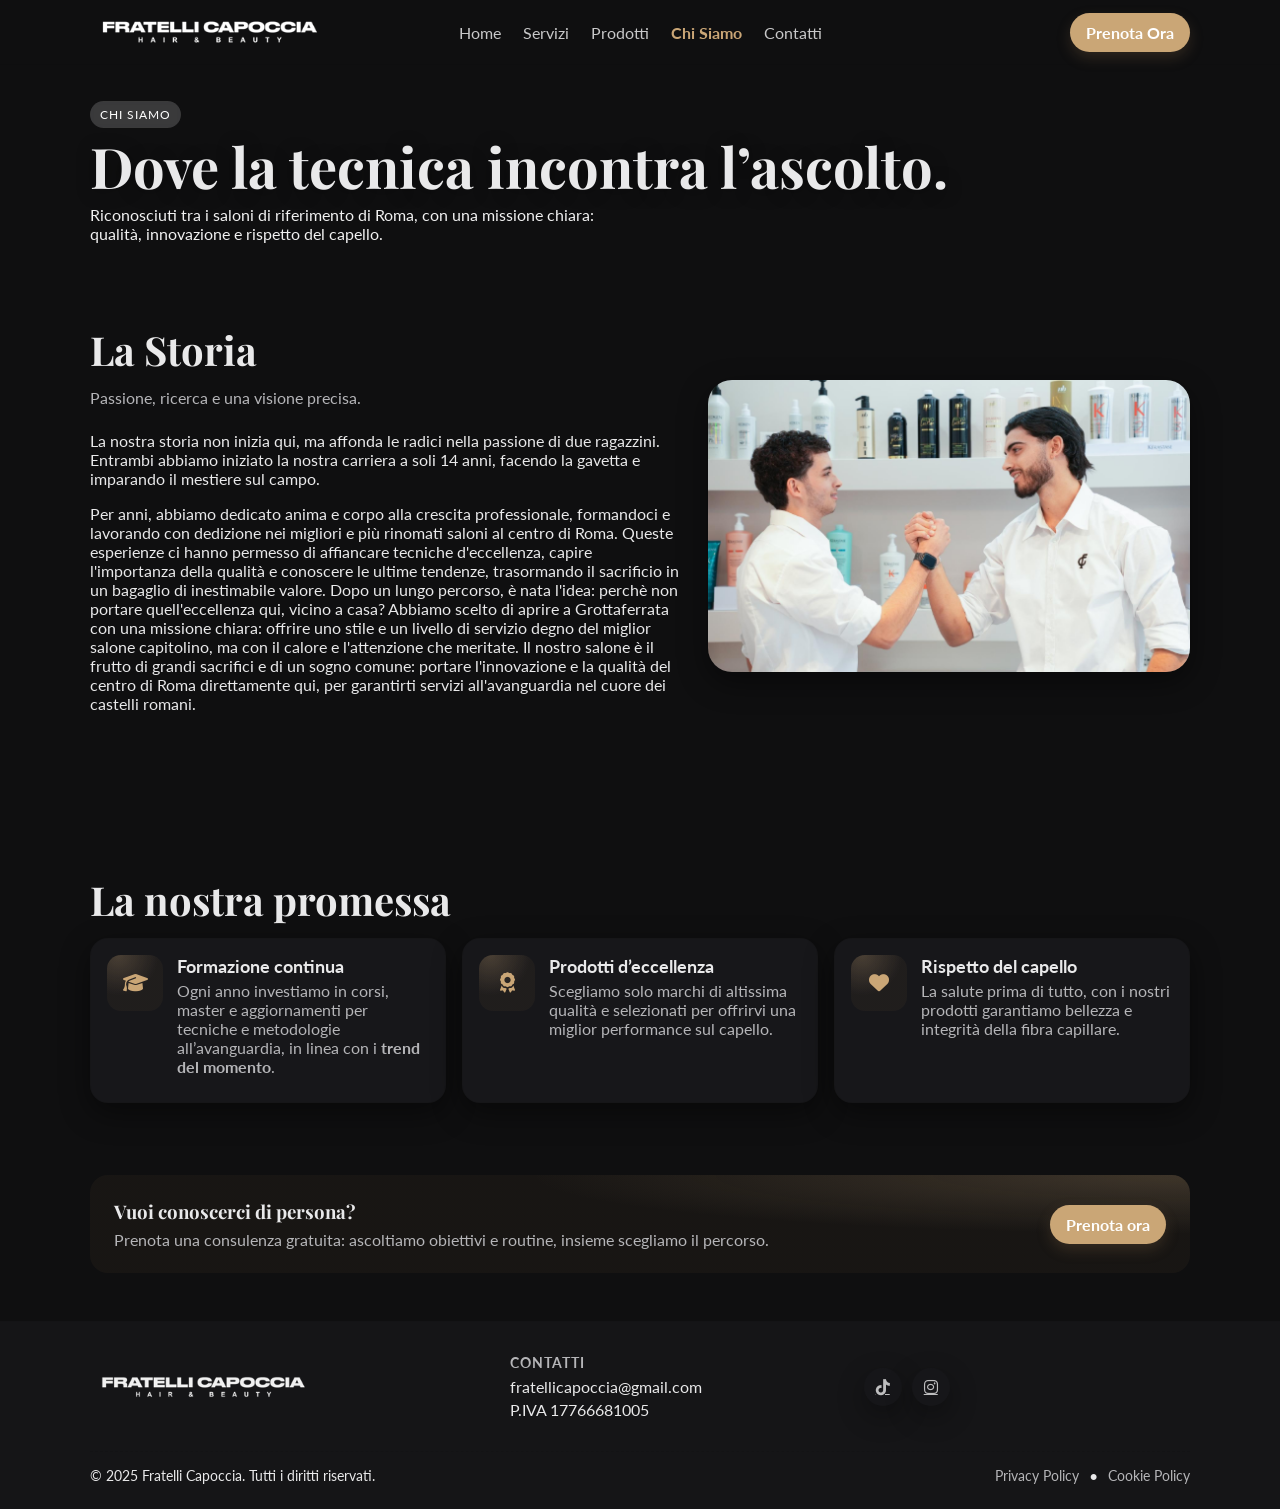
==== commit 7f228e99: "Remove fx-3d.js script from chi-siamo.html" ====
--- a/chi-siamo.html
+++ b/chi-siamo.html
@@ -174,6 +174,5 @@
 
   <button id="scroll-up" class="scrollup" aria-label="Torna su"><i class="fa-solid fa-arrow-up"></i></button>
   <script src="script.js" defer></script>
-  <script src="fx-3d.js" defer></script>
 </body>
 </html>
--- a/style.css
+++ b/style.css
@@ -883,74 +883,3 @@
     justify-content: flex-start;  
   }
 }
-
-
-/* =========================================================
-   LIVELLO 3D  (fx-3d.js)
-   ========================================================= */
-
-/* --- Fondale hero WebGL --- */
-.hero__canvas{
-  position:absolute; inset:0;
-  width:100%; height:100%;
-  display:block; z-index:0;
-  pointer-events:none;
-  mix-blend-mode:screen;
-  opacity:0;
-  transition:opacity 1.2s ease;
-}
-.hero__canvas.is-live{opacity:.9}
-
-/* il testo dell'hero resta sopra al canvas */
-.hero__inner{position:relative; z-index:2}
-.hero.hero--bg::after{z-index:1}
-
-/* --- Tilt 3D schede --- */
-.fx-tilt{
-  transform-style:preserve-3d;
-  will-change:transform;
-  transition:transform .45s cubic-bezier(.2,.7,.3,1), box-shadow .45s ease;
-}
-.fx-tilt.is-tilting{
-  transition:transform .1s linear, box-shadow .3s ease;
-  transform:
-    perspective(900px)
-    rotateX(var(--rx,0deg))
-    rotateY(var(--ry,0deg))
-    translateZ(8px);
-  box-shadow:0 22px 42px rgba(0,0,0,.28);
-}
-/* l'icona galleggia sopra la scheda: e' questo che vende la profondita' */
-.fx-tilt .service__icon,
-.fx-tilt .svc-card__icon{
-  transition:transform .3s cubic-bezier(.2,.7,.3,1), box-shadow .3s ease;
-}
-.fx-tilt.is-tilting .service__icon,
-.fx-tilt.is-tilting .svc-card__icon{
-  transform:translateZ(30px);
-  box-shadow:0 10px 20px rgba(0,0,0,.22);
-}
-/* riflesso che segue il puntatore */
-.fx-tilt.is-tilting{
-  background-image:radial-gradient(
-    420px circle at var(--gx,50%) var(--gy,50%),
-    rgba(198,165,122,.16), transparent 42%
-  );
-}
-
-/* --- Badge novita' --- */
-.svc-badge{
-  display:inline-block; vertical-align:middle;
-  margin-left:8px; padding:3px 9px;
-  border-radius:999px;
-  font-size:11px; font-weight:700;
-  letter-spacing:.08em; text-transform:uppercase;
-  color:#1a1a1a;
-  background:linear-gradient(120deg,#e6cfa8,#caa676 55%,#f0e2ca);
-  box-shadow:0 2px 8px rgba(198,165,122,.35);
-}
-
-@media (prefers-reduced-motion: reduce){
-  .fx-tilt, .fx-tilt.is-tilting{transform:none !important; transition:none}
-  .hero__canvas{display:none}
-}
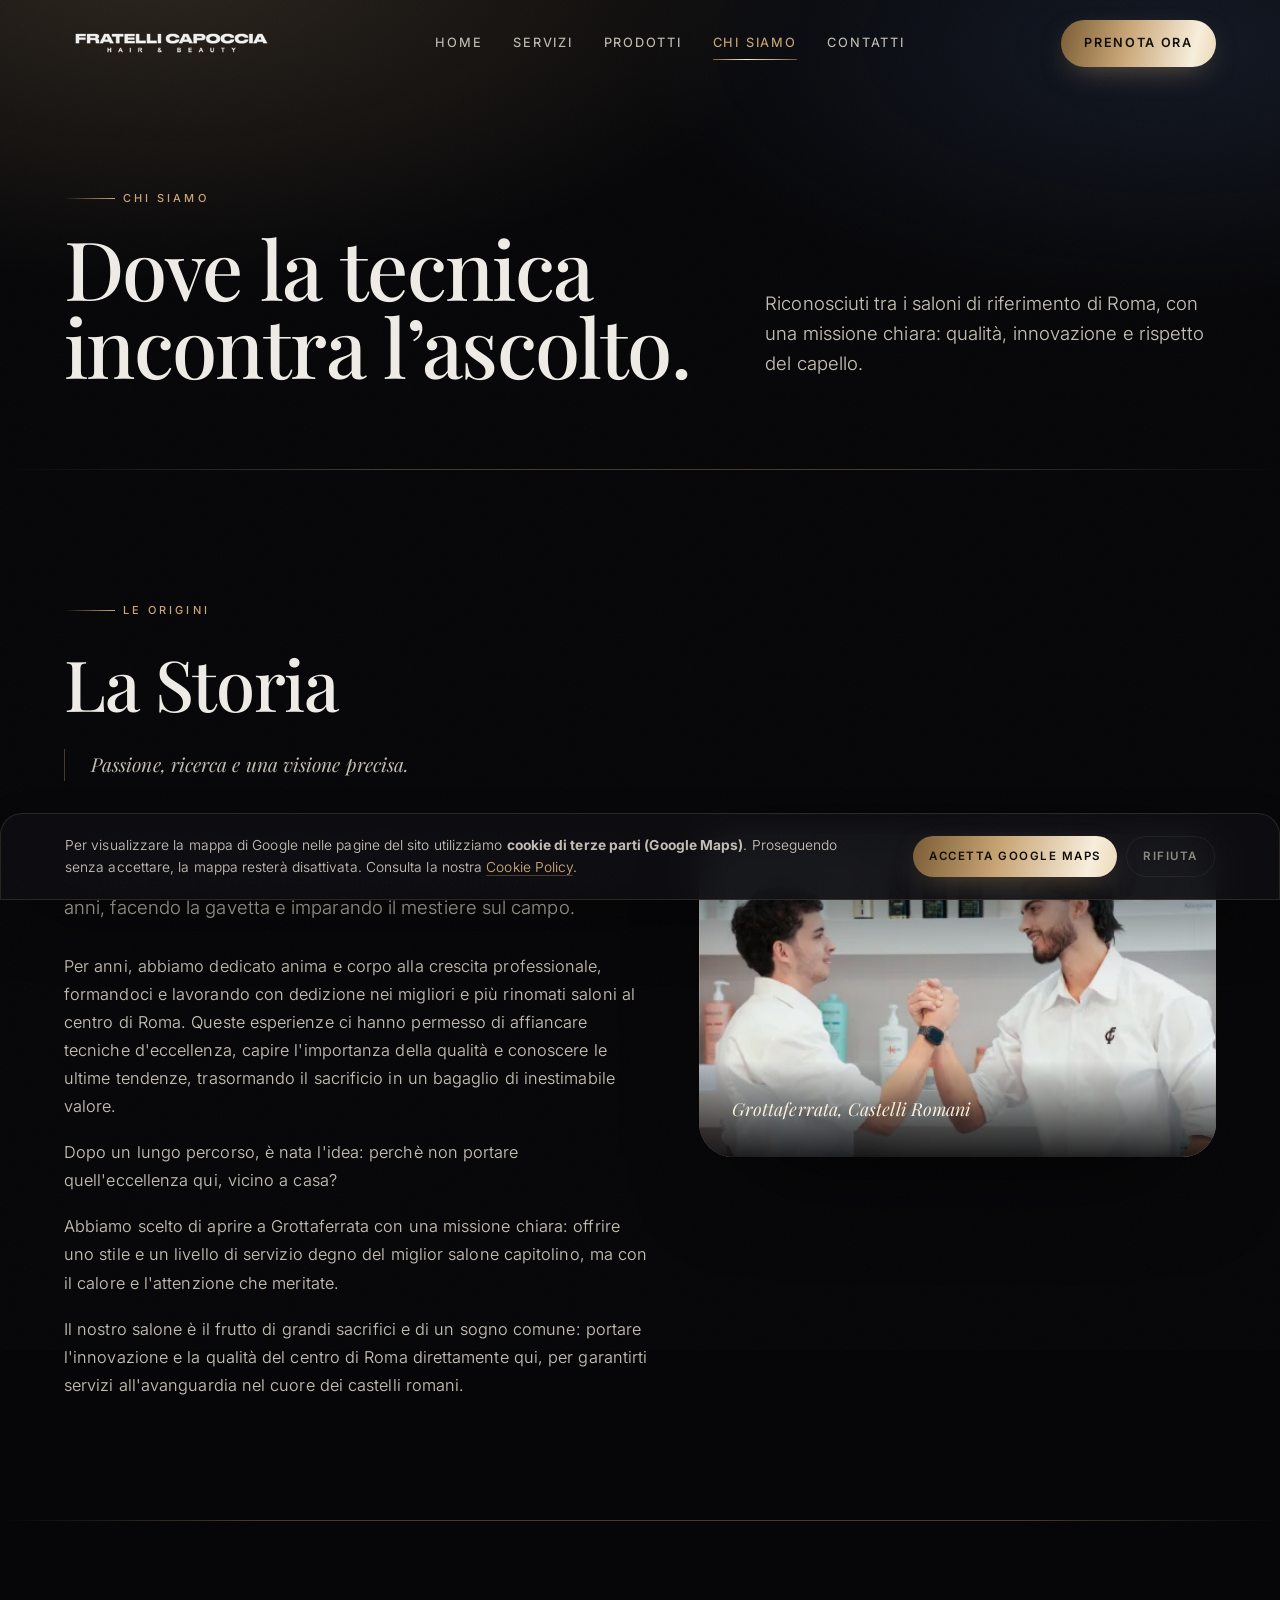
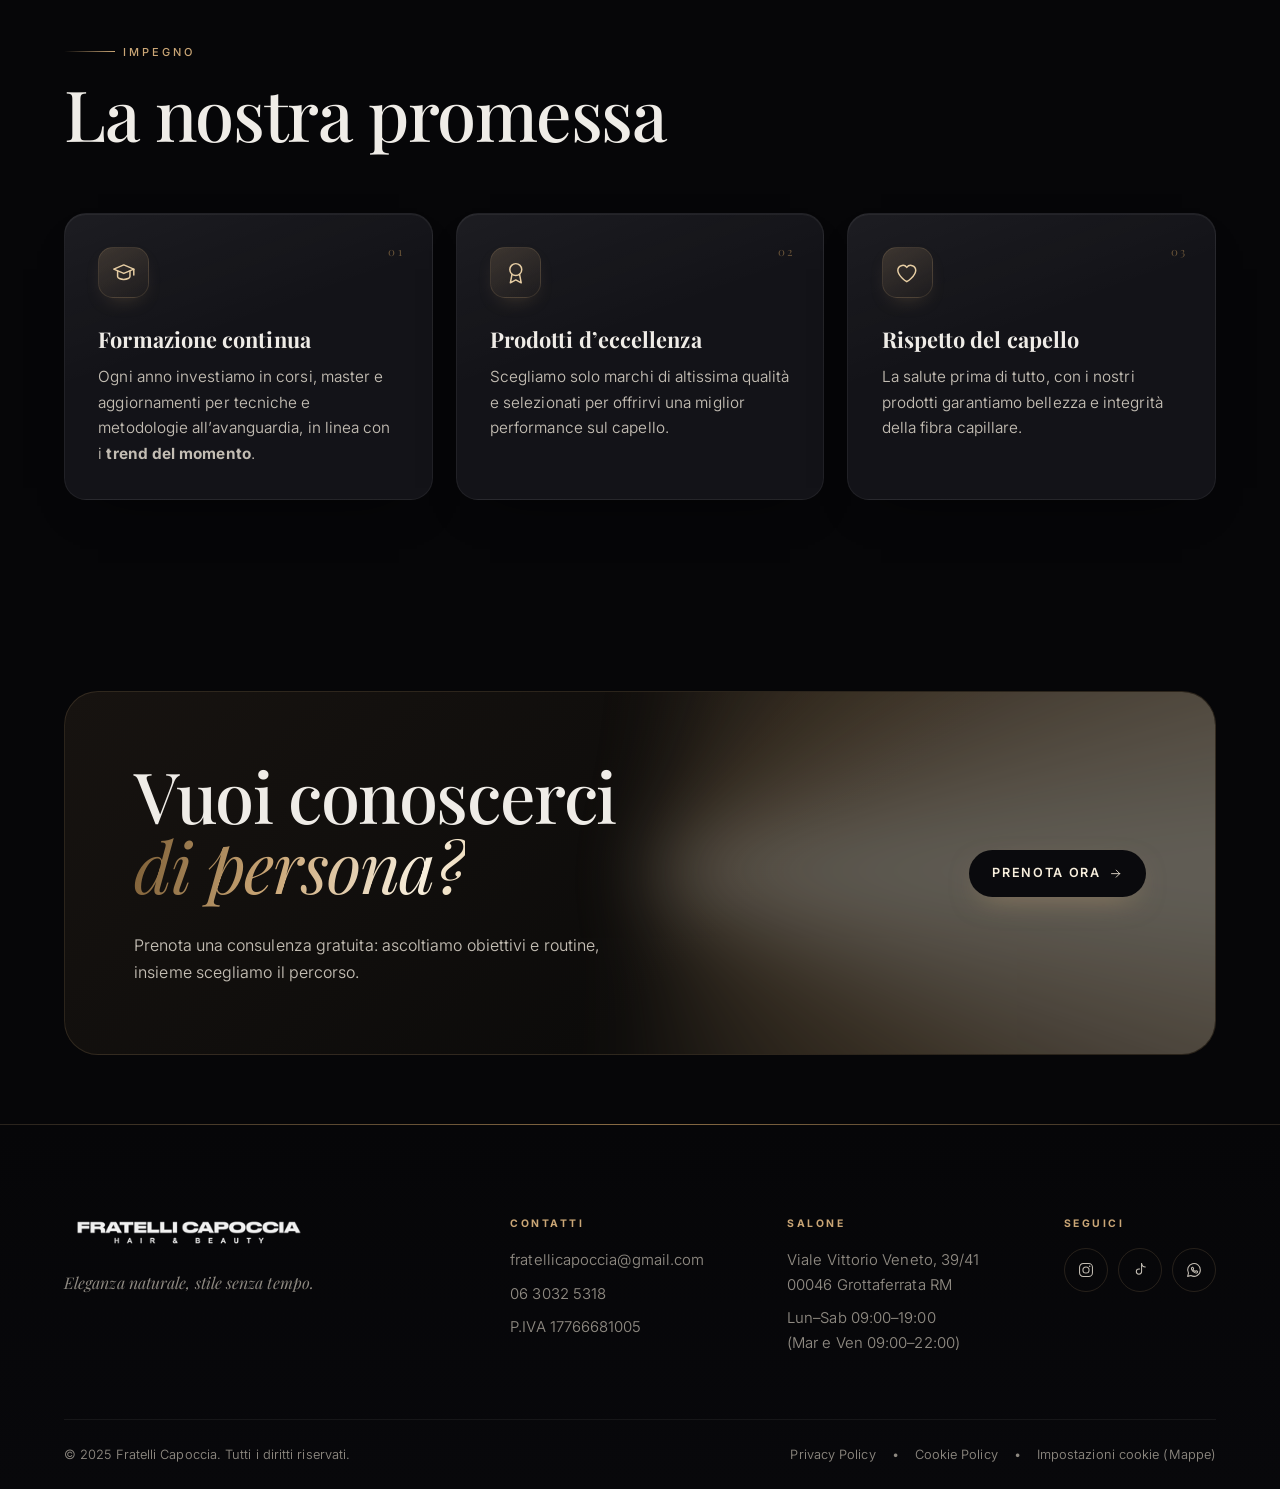
==== commit f6d4620f: "Add files via upload" ====
--- a/chi-siamo.html
+++ b/chi-siamo.html
@@ -5,174 +5,340 @@
   <meta name="viewport" content="width=device-width, initial-scale=1" />
   <title>Chi Siamo – Fratelli Capoccia</title>
   <meta name="description" content="La storia e i valori di Fratelli Capoccia a ROMA: qualità, innovazione e rispetto del capello." />
+  <meta name="theme-color" content="#060608" />
+  <meta name="color-scheme" content="dark" />
+  <link rel="canonical" href="https://fratellicapoccia.it/chi-siamo.html" />
+
+  <meta property="og:type" content="website" />
+  <meta property="og:site_name" content="Fratelli Capoccia" />
+  <meta property="og:locale" content="it_IT" />
+  <meta property="og:title" content="Chi Siamo – Fratelli Capoccia" />
+  <meta property="og:description" content="La storia e i valori di Fratelli Capoccia a ROMA: qualità, innovazione e rispetto del capello." />
+  <meta property="og:url" content="https://fratellicapoccia.it/chi-siamo.html" />
+  <meta property="og:image" content="https://fratellicapoccia.it/images/salone-dettaglio.png" />
+  <meta name="twitter:card" content="summary_large_image" />
+
+  <link rel="icon" href="data:image/svg+xml,%3Csvg xmlns='http://www.w3.org/2000/svg' viewBox='0 0 64 64'%3E%3Crect width='64' height='64' rx='14' fill='%23090909'/%3E%3Ctext x='32' y='43' font-family='Georgia,serif' font-size='29' letter-spacing='1' fill='%23caa676' text-anchor='middle'%3EFC%3C/text%3E%3C/svg%3E" />
+  <link rel="apple-touch-icon" href="images/logo_fc_wordmark@2x.png" />
+
   <link rel="preconnect" href="https://fonts.googleapis.com" />
   <link rel="preconnect" href="https://fonts.gstatic.com" crossorigin />
-  <link href="https://fonts.googleapis.com/css2?family=Lato:wght@400;700&family=Playfair+Display:ital,wght@0,700;1,400&display=swap" rel="stylesheet" />
-  <link rel="stylesheet" href="https://cdnjs.cloudflare.com/ajax/libs/font-awesome/6.5.2/css/all.min.css" />
+  <!-- Font non bloccanti: i "ripieghi" in style.css hanno le stesse
+       metriche di Playfair e Inter, quindi lo scambio non sposta nulla
+       e la pagina non deve più aspettare Google per disegnarsi. -->
+  <link rel="preload" as="style" href="https://fonts.googleapis.com/css2?family=Playfair+Display:ital,wght@0,400;0,500;0,600;1,400;1,500&family=Inter:wght@300;400;500;600&display=swap" onload="this.onload=null;this.rel='stylesheet'" />
+  <noscript><link rel="stylesheet" href="https://fonts.googleapis.com/css2?family=Playfair+Display:ital,wght@0,400;0,500;0,600;1,400;1,500&family=Inter:wght@300;400;500;600&display=swap" /></noscript>
   <link rel="stylesheet" href="style.css" />
+  <!-- Decisioni prese PRIMA del primo frame, così niente compare in
+       ritardo: il banner cookie (solo se manca una scelta) e il
+       preloader (solo alla prima pagina della visita). -->
+  <script>(function(d){var c=" js";
+try{var v=localStorage.getItem("mapsConsent");if(location.hash==="#consenso-mappe"||(v!=="granted"&&v!=="denied"))c+=" consent-open";}catch(e){c+=" consent-open";}
+try{if(sessionStorage.getItem("fcSeen"))c+=" no-pre";else sessionStorage.setItem("fcSeen","1");}catch(e){c+=" no-pre";}
+d.documentElement.className+=c;})(document);</script>
+
+  <script type="application/ld+json">
+  {
+    "@context": "https://schema.org",
+    "@type": "HairSalon",
+    "name": "Fratelli Capoccia",
+    "alternateName": "Fratelli Capoccia Hair & Beauty",
+    "url": "https://fratellicapoccia.it/",
+    "image": "https://fratellicapoccia.it/images/salone-dettaglio.png",
+    "logo": "https://fratellicapoccia.it/images/logo_fc_wordmark@2x.png",
+    "telephone": "+390630325318",
+    "email": "fratellicapoccia@gmail.com",
+    "vatID": "17766681005",
+    "priceRange": "€€",
+    "address": {
+      "@type": "PostalAddress",
+      "streetAddress": "Viale Vittorio Veneto, 39/41",
+      "postalCode": "00046",
+      "addressLocality": "Grottaferrata",
+      "addressRegion": "RM",
+      "addressCountry": "IT"
+    },
+    "sameAs": [
+      "https://www.instagram.com/fratellicapocciaparrucchieri/",
+      "https://www.tiktok.com/@fratellicapoccia"
+    ],
+    "openingHoursSpecification": [
+      { "@type": "OpeningHoursSpecification", "dayOfWeek": ["Monday","Wednesday","Thursday","Saturday"], "opens": "09:00", "closes": "19:00" },
+      { "@type": "OpeningHoursSpecification", "dayOfWeek": ["Tuesday","Friday"], "opens": "09:00", "closes": "22:00" }
+    ]
+  }
+  </script>
+
 </head>
-<body data-theme="light">
-  <header class="header" id="header">
-    <nav class="nav container" role="navigation" aria-label="Principale">
-      <a href="index.html" class="nav__logo" aria-label="Fratelli Capoccia">
-  <img
-    src="images/logo_fc_wordmark.png"
-    srcset="images/logo_fc_wordmark.png 1x, images/logo_fc_wordmark@2x.png 2x"
-    alt="Fratelli Capoccia Hair Atelier"
-    width="312" height="44"
-    decoding="async" fetchpriority="high"
-  />
-</a>
-      <div class="nav__menu" id="nav-menu">
-        <ul class="nav__list">
-          <li class="nav__item"><a href="index.html" class="nav__link">Home</a></li>
-          <li class="nav__item"><a href="servizi.html" class="nav__link">Servizi</a></li>
-          <li class="nav__item"><a href="prodotti.html" class="nav__link">Prodotti</a></li>
-          <li class="nav__item"><a href="chi-siamo.html" class="nav__link active" aria-current="page">Chi Siamo</a></li>
-          <li class="nav__item"><a href="contatti.html" class="nav__link">Contatti</a></li>
-        </ul>
-      </div>
-      <div class="nav__actions">
-        <a href="contatti.html" class="button">Prenota Ora</a>
-        <button id="theme-toggle" class="nav__icon" aria-label="Attiva tema scuro"><i class="fa-solid fa-moon"></i></button>
-        <div class="nav__toggle" id="nav-toggle" aria-label="Apri menu" aria-expanded="false"><i class="fa-solid fa-bars"></i></div>
+<body>
+<svg class="sr" aria-hidden="true" focusable="false" xmlns="http://www.w3.org/2000/svg"><defs>
+<g id="i-scissors" fill="none" stroke="currentColor" stroke-width="1.4" stroke-linecap="round" stroke-linejoin="round"><circle cx="6" cy="6" r="2.6"/><circle cx="6" cy="18" r="2.6"/><path d="M8.1 7.7 20 19M20 5 8.1 16.3"/></g>
+<g id="i-palette" fill="none" stroke="currentColor" stroke-width="1.4" stroke-linecap="round" stroke-linejoin="round"><path d="M12 3.2a8.8 8.8 0 1 0 0 17.6 2.2 2.2 0 0 0 0-4.4h-.7a1.8 1.8 0 0 1 0-3.6H18a3 3 0 0 0 3-3A7.5 7.5 0 0 0 12 3.2Z"/><circle cx="8.2" cy="9.2" r=".9"/><circle cx="12" cy="7.4" r=".9"/><circle cx="15.8" cy="9.6" r=".9"/></g>
+<g id="i-leaf" fill="none" stroke="currentColor" stroke-width="1.4" stroke-linecap="round" stroke-linejoin="round"><path d="M4 20.2c0-8.2 5.2-14.2 16.2-15.2C21.2 16.2 15 21 7 21H4Z"/><path d="M4.4 20.4c4-4.2 8.4-7.2 14.4-9.2"/></g>
+<g id="i-wind" fill="none" stroke="currentColor" stroke-width="1.4" stroke-linecap="round" stroke-linejoin="round"><path d="M2.5 9h12.6a3 3 0 1 0-3-3"/><path d="M2.5 15h8.2a2.6 2.6 0 1 1-2.6 2.7"/><path d="M15.2 15h6.3"/></g>
+<g id="i-swatch" fill="none" stroke="currentColor" stroke-width="1.4" stroke-linecap="round" stroke-linejoin="round"><rect x="3.4" y="5" width="17.2" height="14" rx="2.2"/><path d="M9.1 5v14M14.9 5v14"/></g>
+<g id="i-droplet" fill="none" stroke="currentColor" stroke-width="1.4" stroke-linecap="round" stroke-linejoin="round"><path d="M12 3.4s6.2 6.7 6.2 10.5A6.2 6.2 0 0 1 5.8 13.9C5.8 10.1 12 3.4 12 3.4Z"/><path d="M9.4 14.4a2.7 2.7 0 0 0 2.6 2.3"/></g>
+<g id="i-sun" fill="none" stroke="currentColor" stroke-width="1.4" stroke-linecap="round" stroke-linejoin="round"><circle cx="12" cy="12" r="4"/><path d="M12 2.6v2.4M12 19v2.4M4.5 4.5l1.7 1.7M17.8 17.8l1.7 1.7M2.6 12H5M19 12h2.4M4.5 19.5l1.7-1.7M17.8 6.2l1.7-1.7"/></g>
+<g id="i-spray" fill="none" stroke="currentColor" stroke-width="1.4" stroke-linecap="round" stroke-linejoin="round"><path d="M9.2 8.4h4.6a2 2 0 0 1 2 2v8.6a2 2 0 0 1-2 2H9.2a2 2 0 0 1-2-2v-8.6a2 2 0 0 1 2-2Z"/><path d="M9.6 8.4V5.9a1.5 1.5 0 0 1 1.5-1.5h1.4"/><path d="M18.6 5.2h.02M21 7.6h.02M18.6 11h.02M21.4 12.8h.02"/></g>
+<g id="i-align" fill="none" stroke="currentColor" stroke-width="1.4" stroke-linecap="round"><path d="M3.2 7.2h17.6M3.2 12h17.6M3.2 16.8h12.4"/></g>
+<g id="i-flame" fill="none" stroke="currentColor" stroke-width="1.4" stroke-linecap="round" stroke-linejoin="round"><path d="M12 21c3.9 0 6.5-2.6 6.5-6.1 0-4.6-4.1-6.6-4.1-10.7-3 1.5-4.6 4.1-4.6 6.6 0 1.6-1 2-1.7 1.2-.6-.7-.8-1.7-.8-2.7-1.3 1.8-1.8 3.8-1.8 5.9C5.5 18.4 8.1 21 12 21Z"/></g>
+<g id="i-feather" fill="none" stroke="currentColor" stroke-width="1.4" stroke-linecap="round" stroke-linejoin="round"><path d="M20.3 3.7c-2.7-.6-6.7.4-9.3 3S7.2 13.9 7 18l-3.5 3.5"/><path d="M7 18.1h5.5c4.1 0 7.2-3.1 7.9-7.2"/><path d="M13.6 10.4 8 16"/></g>
+<g id="i-user" fill="none" stroke="currentColor" stroke-width="1.4" stroke-linecap="round" stroke-linejoin="round"><circle cx="12" cy="8" r="3.6"/><path d="M4.6 20.6c1.2-4 4-5.9 7.4-5.9s6.2 1.9 7.4 5.9"/></g>
+<g id="i-award" fill="none" stroke="currentColor" stroke-width="1.4" stroke-linecap="round" stroke-linejoin="round"><circle cx="12" cy="9" r="5.6"/><path d="M8.4 13.7 6.9 21.4 12 18.7l5.1 2.7-1.5-7.7"/></g>
+<g id="i-flask" fill="none" stroke="currentColor" stroke-width="1.4" stroke-linecap="round" stroke-linejoin="round"><path d="M9 3.2h6M10.5 3.2v6L5.7 18a2.4 2.4 0 0 0 2.1 3.5h8.4a2.4 2.4 0 0 0 2.1-3.5L13.5 9.2v-6"/><path d="M7.8 15.2h8.4"/></g>
+<g id="i-shield" fill="none" stroke="currentColor" stroke-width="1.4" stroke-linecap="round" stroke-linejoin="round"><path d="M12 21.4c4.4-2.2 7-5.7 7-10.2V5.6L12 3 5 5.6v5.6c0 4.5 2.6 8 7 10.2Z"/><path d="M9.4 11.4c0-1.1.9-1.9 1.9-1.9.3 0 .5.1.7.2.2-.1.4-.2.7-.2 1 0 1.9.8 1.9 1.9 0 1.5-2.6 3.3-2.6 3.3s-2.6-1.8-2.6-3.3Z"/></g>
+<g id="i-wand" fill="none" stroke="currentColor" stroke-width="1.4" stroke-linecap="round" stroke-linejoin="round"><path d="M3.8 20.2 14.6 9.4"/><path d="M14.2 4.2l1 2.5 2.5 1-2.5 1-1 2.5-1-2.5-2.5-1 2.5-1 1-2.5Z"/><path d="M19.6 14l.6 1.5 1.5.6-1.5.6-.6 1.5-.6-1.5-1.5-.6 1.5-.6.6-1.5Z"/></g>
+<g id="i-microscope" fill="none" stroke="currentColor" stroke-width="1.4" stroke-linecap="round" stroke-linejoin="round"><path d="M5 20.6h14"/><path d="M10 20.6a6.5 6.5 0 0 0 5.8-9.8"/><path d="M12.4 3.6 9 7l3.4 3.4 3.4-3.4a2.4 2.4 0 0 0-3.4-3.4Z"/><path d="M7.6 9.4 10 11.8"/></g>
+<g id="i-scale" fill="none" stroke="currentColor" stroke-width="1.4" stroke-linecap="round" stroke-linejoin="round"><path d="M12 3.6v17M7.2 20.6h9.6"/><path d="M12 6.6 4.2 8.6M12 6.6l7.8 2"/><path d="M4.2 8.6 2 14.2a3 3 0 0 0 4.4 0L4.2 8.6Z"/><path d="M19.8 8.6 17.6 14.2a3 3 0 0 0 4.4 0l-2.2-5.6Z"/></g>
+<g id="i-handheart" fill="none" stroke="currentColor" stroke-width="1.4" stroke-linecap="round" stroke-linejoin="round"><path d="M2.6 13.4 5.4 11l3.4 1.6h4.4a1.6 1.6 0 0 1 0 3.2h-2.2"/><path d="M2.6 13.4 7.6 19c.7.8 1.6 1.2 2.6 1.2h4.6c1 0 2-.4 2.7-1.2l3.4-3.8"/><path d="M12.4 7.4c0-1.3 1-2.3 2.2-2.3.5 0 1 .2 1.3.5.4-.3.8-.5 1.3-.5 1.2 0 2.2 1 2.2 2.3 0 1.8-3.5 4-3.5 4s-3.5-2.2-3.5-4Z"/></g>
+<g id="i-cap" fill="none" stroke="currentColor" stroke-width="1.4" stroke-linecap="round" stroke-linejoin="round"><path d="M2.6 8.6 12 4.6l9.4 4-9.4 4-9.4-4Z"/><path d="M6.2 10.6v4.8c0 1.5 2.6 2.8 5.8 2.8s5.8-1.3 5.8-2.8v-4.8"/><path d="M21.4 8.6v5.6"/></g>
+<g id="i-heart" fill="none" stroke="currentColor" stroke-width="1.4" stroke-linecap="round" stroke-linejoin="round"><path d="M12 20.4S3.6 15.2 3.6 9.7A4.7 4.7 0 0 1 12 6.9a4.7 4.7 0 0 1 8.4 2.8c0 5.5-8.4 10.7-8.4 10.7Z"/></g>
+<g id="i-pin" fill="none" stroke="currentColor" stroke-width="1.4" stroke-linecap="round" stroke-linejoin="round"><path d="M12 21.4s7-6.1 7-11.2A7 7 0 0 0 5 10.2c0 5.1 7 11.2 7 11.2Z"/><circle cx="12" cy="10" r="2.6"/></g>
+<g id="i-phone" fill="none" stroke="currentColor" stroke-width="1.4" stroke-linecap="round" stroke-linejoin="round"><path d="M6.4 3.6h2.3l2 4.4-2 1.6a11.2 11.2 0 0 0 5.7 5.7l1.6-2 4.4 2v2.3a2.5 2.5 0 0 1-2.7 2.5C10.8 19.4 4.6 13.2 4 6.3a2.5 2.5 0 0 1 2.4-2.7Z"/></g>
+<g id="i-clock" fill="none" stroke="currentColor" stroke-width="1.4" stroke-linecap="round" stroke-linejoin="round"><circle cx="12" cy="12" r="8.6"/><path d="M12 7.2V12l3.4 2.1"/></g>
+<g id="i-mail" fill="none" stroke="currentColor" stroke-width="1.4" stroke-linecap="round" stroke-linejoin="round"><rect x="3.2" y="5.2" width="17.6" height="13.6" rx="2.4"/><path d="M3.8 6.6 12 12.8l8.2-6.2"/></g>
+<g id="i-whatsapp" fill="none" stroke="currentColor" stroke-width="1.4" stroke-linecap="round" stroke-linejoin="round"><path d="M20.5 12a8.5 8.5 0 0 1-12.6 7.4l-4.4 1.1 1.2-4.3A8.5 8.5 0 1 1 20.5 12Z"/><path d="M9 8.7c.2-.4.5-.5.8-.5h.5c.2 0 .4.1.5.4l.6 1.5c.1.2 0 .4-.1.5l-.4.5c-.1.2-.2.3 0 .6.4.7 1.4 1.7 2.5 2.1.3.1.4 0 .6-.1l.4-.5c.2-.2.3-.2.6-.1l1.5.7c.2.1.3.2.3.4 0 .7-.5 1.4-.9 1.6-.4.2-1.5.4-3.4-.6-2-1.1-3.3-3.1-3.6-3.9-.3-.8-.3-1.9 0-2.2Z"/></g>
+<g id="i-instagram" fill="none" stroke="currentColor" stroke-width="1.4" stroke-linecap="round" stroke-linejoin="round"><rect x="3.4" y="3.4" width="17.2" height="17.2" rx="5"/><circle cx="12" cy="12" r="4.1"/><circle cx="16.9" cy="7.1" r="1.05" fill="currentColor" stroke="none"/></g>
+<g id="i-tiktok" fill="none" stroke="currentColor" stroke-width="1.4" stroke-linecap="round" stroke-linejoin="round"><path d="M14.1 3.4v10.7a3.5 3.5 0 1 1-3.5-3.5c.3 0 .6 0 .9.1"/><path d="M14.1 3.4c.4 2.7 2.3 4.5 5 4.7"/></g>
+<g id="i-up" fill="none" stroke="currentColor" stroke-width="1.5" stroke-linecap="round" stroke-linejoin="round"><path d="M12 20V4.6M5.6 11 12 4.6 18.4 11"/></g>
+<g id="i-right" fill="none" stroke="currentColor" stroke-width="1.5" stroke-linecap="round" stroke-linejoin="round"><path d="M4.6 12h14.8M13 5.6 19.4 12 13 18.4"/></g>
+<g id="i-sparkle" fill="none" stroke="currentColor" stroke-width="1.3" stroke-linecap="round" stroke-linejoin="round"><path d="M12 3.6l1.7 6.1 6.1 1.7-6.1 1.7L12 19.2l-1.7-6.1-6.1-1.7 6.1-1.7L12 3.6Z"/></g>
+<g id="i-star" fill="none" stroke="currentColor" stroke-width="1.4" stroke-linecap="round" stroke-linejoin="round"><path d="M12 4.2l2.4 5.2 5.7.6-4.3 3.8 1.2 5.6L12 16.5l-5 2.9 1.2-5.6L3.9 10l5.7-.6L12 4.2Z"/></g>
+<g id="i-headspa" fill="none" stroke="currentColor" stroke-width="1.4" stroke-linecap="round" stroke-linejoin="round"><path d="M4.8 20.6c0-4.4 3.2-7.2 7.2-7.2s7.2 2.8 7.2 7.2"/><circle cx="12" cy="8.8" r="3.3"/><path d="M12 2.2c1 1.2 1.6 2.1 1.6 2.8a1.6 1.6 0 0 1-3.2 0c0-.7.6-1.6 1.6-2.8Z"/><path d="M6.2 6.4h.02M17.8 6.4h.02M4.2 11.2h.02M19.8 11.2h.02"/></g>
+<g id="i-check" fill="none" stroke="currentColor" stroke-width="1.6" stroke-linecap="round" stroke-linejoin="round"><path d="M4.6 12.6 9.4 17.4 19.4 6.8"/></g>
+</defs></svg>
+  <a class="skip" href="#main">Vai al contenuto</a>
+
+  <div class="progress" id="prog" aria-hidden="true"><span></span></div>
+
+  <header class="hdr" id="hdr">
+    <nav class="nav wrap" aria-label="Principale">
+      <a href="index.html" class="brand" aria-label="Fratelli Capoccia — Home">
+        <picture>
+          <source type="image/webp" srcset="images/logo_fc_wordmark.webp 1x, images/logo_fc_wordmark@2x.webp 2x" />
+          <img src="images/logo_fc_wordmark.png"
+             srcset="images/logo_fc_wordmark.png 1x, images/logo_fc_wordmark@2x.png 2x"
+             alt="Fratelli Capoccia Hair &amp; Beauty" width="312" height="44"
+             decoding="async" fetchpriority="high" />
+        </picture>
+      </a>
+
+      <div class="nav__links">
+        <a class="nav__a" data-nav href="index.html">Home</a>
+        <a class="nav__a" data-nav href="servizi.html">Servizi</a>
+        <a class="nav__a" data-nav href="prodotti.html">Prodotti</a>
+        <a class="nav__a" data-nav href="chi-siamo.html">Chi Siamo</a>
+        <a class="nav__a" data-nav href="contatti.html">Contatti</a>
+      </div>
+
+      <div class="nav__side">
+        <a href="contatti.html" class="btn" data-mag>Prenota Ora</a>
+        <button class="burger" id="burger" type="button" aria-label="Apri il menu" aria-expanded="false" aria-controls="menu">
+          <i></i><i></i>
+        </button>
       </div>
     </nav>
   </header>
 
-  <main>
-    <section class="section container fade-in-element" style="padding-top: 36px; padding-bottom: 8px;">
-      <span class="badge">Chi siamo</span>
-      <h1 class="hero__title" style="margin: 8px 0 10px;">Dove la tecnica incontra l’ascolto.</h1>
-      <p class="hero__subtitle" style="margin:0">
-        Riconosciuti tra i saloni di riferimento di Roma, con una missione chiara:
-        qualità, innovazione e rispetto del capello.
-      </p>
-    </section>
-
-    <section class="section container fade-in-element">
-      <div class="duo">
-        <div class="fade-in-element">
-          <h2 class="section__title">La Storia</h2>
-          <p class="section__subtitle">Passione, ricerca e una visione precisa.</p>
-
-          <p>
-            La nostra storia non inizia qui, ma affonda le radici nella passione di due ragazzini. Entrambi
-            abbiamo iniziato la nostra carriera a soli 14 anni, facendo la gavetta e imparando il mestiere sul
-            campo.
-          </p>
-
-          <p>
-            Per anni, abbiamo dedicato anima e corpo alla crescita professionale, formandoci e lavorando
-            con dedizione nei migliori e più rinomati saloni al centro di Roma. Queste esperienze ci hanno
-            permesso di affiancare tecniche d'eccellenza, capire l'importanza della qualità e conoscere le 
-            ultime tendenze, trasormando il sacrificio in un bagaglio di inestimabile valore.
-
-            Dopo un lungo percorso, è nata l'idea: perchè non portare quell'eccellenza qui, vicino a casa?
-
-            Abbiamo scelto di aprire a Grottaferrata con una missione chiara: offrire uno stile e un livello
-            di servizio degno del miglior salone capitolino, ma con il calore e l'attenzione che meritate.
-
-            Il nostro salone è il frutto di grandi sacrifici e di un sogno comune: portare l'innovazione e la 
-            qualità del centro di Roma direttamente qui, per garantirti servizi all'avanguardia nel cuore dei
-            castelli romani.
-          </p>
+  <div class="menu" id="menu" aria-hidden="true">
+    <ul class="menu__list">
+      <li class="menu__item"><a data-nav href="index.html"><span class="num">01</span>Home</a></li>
+      <li class="menu__item"><a data-nav href="servizi.html"><span class="num">02</span>Servizi</a></li>
+      <li class="menu__item"><a data-nav href="prodotti.html"><span class="num">03</span>Prodotti</a></li>
+      <li class="menu__item"><a data-nav href="chi-siamo.html"><span class="num">04</span>Chi Siamo</a></li>
+      <li class="menu__item"><a data-nav href="contatti.html"><span class="num">05</span>Contatti</a></li>
+    </ul>
+    <div class="menu__foot">
+      <a href="tel:+390630325318">06 3032 5318</a>
+      <a href="mailto:fratellicapoccia@gmail.com">fratellicapoccia@gmail.com</a>
+      <a href="https://maps.google.com/?q=Viale+Vittorio+Veneto,+39/41,+00046+Grottaferrata+RM" target="_blank" rel="noopener">Viale Vittorio Veneto, 39/41 — Grottaferrata</a>
+    </div>
+  </div>
+  <main id="main">
+  <!-- ============ HERO PAGINA ============ -->
+  <section class="phero">
+    <div class="wrap phero__grid">
+      <div>
+        <p class="eyebrow" data-rv="fade">Chi siamo</p>
+        <h1 class="display d1" data-split>Dove la tecnica incontra l’ascolto.</h1>
+      </div>
+      <p class="lead" data-rv="right" data-rv-d="2">Riconosciuti tra i saloni di riferimento di Roma, con una missione chiara: qualità, innovazione e rispetto del capello.</p>
+    </div>
+  </section>
+
+  <!-- ============ LA STORIA ============ -->
+  <section class="sec">
+    <div class="wrap duo duo--rev">
+      <div class="sticky" data-rv="right">
+        <figure class="frame frame--wide" data-depth>
+          <picture>
+          <source srcset="images/proprietari-storia.webp" type="image/webp" />
+          <img src="images/proprietari-storia.png" alt="I fondatori del salone Fratelli Capoccia" width="489" height="296" loading="lazy" decoding="async" />
+        </picture>
+          <figcaption class="frame__cap"><p>Grottaferrata, Castelli Romani</p></figcaption>
+        </figure>
+      </div>
+
+      <div>
+        <p class="eyebrow" data-rv="fade">Le origini</p>
+        <h2 class="display d2 mt-s" data-split>La Storia</h2>
+        <p class="note mt-s" data-rv="fade" data-rv-d="2">Passione, ricerca e una visione precisa.</p>
+
+        <div class="mt-m" data-rv="fade" data-rv-d="2">
+          <p class="lead">La nostra storia non inizia qui, ma affonda le radici nella passione di due ragazzini. Entrambi abbiamo iniziato la nostra carriera a soli 14 anni, facendo la gavetta e imparando il mestiere sul campo.</p>
         </div>
 
-        <div class="image-frame fade-in-element">
-          <img src="images/proprietari-storia.png" alt="I fondatori del salone Fratelli Capoccia" loading="lazy" />
+        <div class="mt-s" data-rv="fade" data-rv-d="3">
+          <p class="body">Per anni, abbiamo dedicato anima e corpo alla crescita professionale, formandoci e lavorando con dedizione nei migliori e più rinomati saloni al centro di Roma. Queste esperienze ci hanno permesso di affiancare tecniche d'eccellenza, capire l'importanza della qualità e conoscere le ultime tendenze, trasormando il sacrificio in un bagaglio di inestimabile valore.</p>
+          <p class="body">Dopo un lungo percorso, è nata l'idea: perchè non portare quell'eccellenza qui, vicino a casa?</p>
+          <p class="body">Abbiamo scelto di aprire a Grottaferrata con una missione chiara: offrire uno stile e un livello di servizio degno del miglior salone capitolino, ma con il calore e l'attenzione che meritate.</p>
+          <p class="body">Il nostro salone è il frutto di grandi sacrifici e di un sogno comune: portare l'innovazione e la qualità del centro di Roma direttamente qui, per garantirti servizi all'avanguardia nel cuore dei castelli romani.</p>
         </div>
       </div>
-    </section>
-
-    <section class="section container fade-in-element">
-      <h2 class="section__title">La nostra promessa</h2>
-      <div class="service__grid">
-        <article class="service__card fade-in-element">
-          <div class="service__icon"><i class="fa-solid fa-graduation-cap"></i></div>
-          <div>
-            <h3 class="service__title">Formazione continua</h3>
-            <p class="service__text">
-              Ogni anno investiamo in corsi, master e aggiornamenti per tecniche e metodologie all’avanguardia,
-              in linea con i <strong>trend del momento</strong>.
-            </p>
+    </div>
+  </section>
+
+  <hr class="hr" />
+
+  <!-- ============ LA NOSTRA PROMESSA ============ -->
+  <section class="sec stage">
+    <div class="wrap">
+      <div class="sec__head">
+        <p class="eyebrow" data-rv="fade">Impegno</p>
+        <h2 class="display d2" data-split>La nostra promessa</h2>
+      </div>
+
+      <div class="grid grid--3">
+        <article class="tcard" data-tilt data-rv="tilt">
+          <div class="tcard__in">
+            <span class="tcard__idx">01</span>
+            <div class="ico"><svg viewBox="0 0 24 24" aria-hidden="true"><use href="#i-cap"></use></svg></div>
+            <div class="tcard__lift">
+              <h3>Formazione continua</h3>
+              <p>Ogni anno investiamo in corsi, master e aggiornamenti per tecniche e metodologie all’avanguardia, in linea con i <strong>trend del momento</strong>.</p>
+            </div>
           </div>
         </article>
 
-        <article class="service__card fade-in-element">
-          <div class="service__icon"><i class="fa-solid fa-award"></i></div>
-          <div>
-            <h3 class="service__title">Prodotti d’eccellenza</h3>
-            <p class="service__text">
-              Scegliamo solo marchi di altissima qualità e selezionati per offrirvi una miglior performance sul capello.
-            </p>
+        <article class="tcard" data-tilt data-rv="tilt" data-rv-d="2">
+          <div class="tcard__in">
+            <span class="tcard__idx">02</span>
+            <div class="ico"><svg viewBox="0 0 24 24" aria-hidden="true"><use href="#i-award"></use></svg></div>
+            <div class="tcard__lift">
+              <h3>Prodotti d’eccellenza</h3>
+              <p>Scegliamo solo marchi di altissima qualità e selezionati per offrirvi una miglior performance sul capello.</p>
+            </div>
           </div>
         </article>
 
-        <article class="service__card fade-in-element">
-          <div class="service__icon"><i class="fa-solid fa-heart"></i></div>
-          <div>
-            <h3 class="service__title">Rispetto del capello</h3>
-            <p class="service__text">
-              La salute prima di tutto, con i nostri prodotti garantiamo bellezza e integrità della fibra capillare.
-            </p>
+        <article class="tcard" data-tilt data-rv="tilt" data-rv-d="3">
+          <div class="tcard__in">
+            <span class="tcard__idx">03</span>
+            <div class="ico"><svg viewBox="0 0 24 24" aria-hidden="true"><use href="#i-heart"></use></svg></div>
+            <div class="tcard__lift">
+              <h3>Rispetto del capello</h3>
+              <p>La salute prima di tutto, con i nostri prodotti garantiamo bellezza e integrità della fibra capillare.</p>
+            </div>
           </div>
         </article>
       </div>
-    </section>
-
-    <section class="section container soft-gradient fade-in-element">
-      <div class="cta">
-        <div>
-          <h3 class="cta__title">Vuoi conoscerci di persona?</h3>
-          <p class="cta__subtitle">Prenota una consulenza gratuita: ascoltiamo obiettivi e routine, insieme scegliamo il percorso.</p>
+    </div>
+  </section>
+
+  <!-- ============ CTA ============ -->
+  <section class="sec sec--tight">
+    <div class="wrap">
+      <div class="band" data-rv="zoom">
+        <div class="band__in">
+          <div>
+            <h2 class="display d2">Vuoi conoscerci <span class="it goldtext">di persona?</span></h2>
+            <p>Prenota una consulenza gratuita: ascoltiamo obiettivi e routine, insieme scegliamo il percorso.</p>
+          </div>
+          <a href="contatti.html" class="btn btn--dark" data-mag>Prenota ora
+            <svg viewBox="0 0 24 24" aria-hidden="true"><use href="#i-right"></use></svg>
+          </a>
         </div>
-        <a href="contatti.html" class="button">Prenota ora</a>
-      </div>
-    </section>
+      </div>
+    </div>
+  </section>
   </main>
 
-<footer class="footer">
-  <div class="container footer__top">
-    <a href="index.html" class="footer__brand" aria-label="Fratelli Capoccia Home">
-      </span>
-      <img
-        class="footer__wordmark"
-        src="images/logo_fc_wordmark.png"
-        alt="Fratelli Capoccia • Hair & Beauty"
-        width="220" height="32" loading="lazy" decoding="async"
-      />
+  <footer class="ftr">
+    <div class="wrap ftr__top">
+      <div>
+        <a href="index.html" aria-label="Fratelli Capoccia — Home">
+          <picture>
+            <source type="image/webp" srcset="images/logo_fc_wordmark.webp 1x, images/logo_fc_wordmark@2x.webp 2x" />
+            <img class="ftr__mark" src="images/logo_fc_wordmark.png"
+                 srcset="images/logo_fc_wordmark.png 1x, images/logo_fc_wordmark@2x.png 2x"
+                 alt="Fratelli Capoccia • Hair &amp; Beauty" width="250" height="35"
+                 loading="lazy" decoding="async" />
+          </picture>
+        </a>
+        <p class="ftr__claim">Eleganza naturale, stile senza tempo.</p>
+      </div>
+
+      <div>
+        <h3>Contatti</h3>
+        <ul>
+          <li><a href="mailto:fratellicapoccia@gmail.com">fratellicapoccia@gmail.com</a></li>
+          <li><a href="tel:+390630325318">06 3032 5318</a></li>
+          <li>P.IVA 17766681005</li>
+        </ul>
+      </div>
+
+      <div>
+        <h3>Salone</h3>
+        <ul>
+          <li><a href="https://maps.google.com/?q=Viale+Vittorio+Veneto,+39/41,+00046+Grottaferrata+RM" target="_blank" rel="noopener">Viale Vittorio Veneto, 39/41<br />00046 Grottaferrata RM</a></li>
+          <li>Lun–Sab 09:00–19:00<br />(Mar e Ven 09:00–22:00)</li>
+        </ul>
+      </div>
+
+      <div>
+        <h3>Seguici</h3>
+        <div class="social">
+          <a href="https://www.instagram.com/fratellicapocciaparrucchieri/" target="_blank" rel="noopener" aria-label="Instagram"><svg viewBox="0 0 24 24" aria-hidden="true"><use href="#i-instagram"></use></svg></a>
+          <a href="https://www.tiktok.com/@fratellicapoccia" target="_blank" rel="noopener" aria-label="TikTok"><svg viewBox="0 0 24 24" aria-hidden="true"><use href="#i-tiktok"></use></svg></a>
+          <a href="#" data-wa target="_blank" rel="noopener" aria-label="WhatsApp"><svg viewBox="0 0 24 24" aria-hidden="true"><use href="#i-whatsapp"></use></svg></a>
+        </div>
+      </div>
+    </div>
+
+    <div class="wrap">
+      <div class="ftr__bot">
+        <p>© 2025 Fratelli Capoccia. Tutti i diritti riservati.</p>
+        <nav class="ftr__legal" aria-label="Note legali">
+          <a href="https://www.iubenda.com/privacy-policy/54217366" class="iubenda-black iubenda-noiframe iubenda-embed iubenda-noiframe " title="Privacy Policy ">Privacy Policy</a><script type="text/javascript">(function (w,d) {var loader = function () {var s = d.createElement("script"), tag = d.getElementsByTagName("script")[0]; s.src="https://cdn.iubenda.com/iubenda.js"; tag.parentNode.insertBefore(s,tag);}; if(w.addEventListener){w.addEventListener("load", loader, false);}else if(w.attachEvent){w.attachEvent("onload", loader);}else{w.onload = loader;}})(window, document);</script>
+          <span aria-hidden="true">•</span>
+          <a href="https://www.iubenda.com/privacy-policy/54217366/cookie-policy" class="iubenda-black iubenda-noiframe iubenda-embed iubenda-noiframe " title="Cookie Policy ">Cookie Policy</a>
+          <span aria-hidden="true">•</span>
+          <a href="index.html#consenso-mappe">Impostazioni cookie (Mappe)</a>
+        </nav>
+      </div>
+    </div>
+  </footer>
+
+  <div class="fabs">
+    <a class="fab fab--wa" href="#" data-wa target="_blank" rel="noopener" aria-label="Scrivici su WhatsApp">
+      <svg viewBox="0 0 24 24" aria-hidden="true"><use href="#i-whatsapp"></use></svg>
     </a>
-
-    <div class="footer__contacts" aria-labelledby="footer-contatti">
-      <h3 id="footer-contatti" class="footer__title">Contatti</h3>
-      <ul class="footer__list">
-        <li><a href="mailto:fratellicapoccia@gmail.com">fratellicapoccia@gmail.com</a></li>
-        <li>P.IVA 17766681005</li>
-      </ul>
-    </div>
-
-    <div class="footer__social">
-      <a href="https://www.tiktok.com/@fratellicapoccia" class="footer__social-link" aria-label="TikTok">
-        <i class="fa-brands fa-tiktok"></i>
-      </a>
-      <a href="https://www.instagram.com/fratellicapocciaparrucchieri/" class="footer__social-link" aria-label="Instagram">
-        <i class="fa-brands fa-instagram"></i>
-      </a>
-    </div>
+    <button class="fab fab--up" id="to-top" type="button" aria-label="Torna su">
+      <svg viewBox="0 0 24 24" aria-hidden="true"><use href="#i-up"></use></svg>
+    </button>
   </div>
 
-  <div class="container footer__bottom">
-    <p>© 2025 Fratelli Capoccia. Tutti i diritti riservati.</p>
-    <nav class="footer__legal" aria-label="Note legali">
-      <a href="https://www.iubenda.com/privacy-policy/54217366" class="iubenda-black iubenda-noiframe iubenda-embed iubenda-noiframe " title="Privacy Policy ">Privacy Policy</a><script type="text/javascript">(function (w,d) {var loader = function () {var s = d.createElement("script"), tag = d.getElementsByTagName("script")[0]; s.src="https://cdn.iubenda.com/iubenda.js"; tag.parentNode.insertBefore(s,tag);}; if(w.addEventListener){w.addEventListener("load", loader, false);}else if(w.attachEvent){w.attachEvent("onload", loader);}else{w.onload = loader;}})(window, document);</script>
-      <span aria-hidden="true">•</span>
-      <a href="https://www.iubenda.com/privacy-policy/54217366/cookie-policy" class="iubenda-black iubenda-noiframe iubenda-embed iubenda-noiframe " title="Cookie Policy ">Cookie Policy</a><script type="text/javascript">(function (w,d) {var loader = function () {var s = d.createElement("script"), tag = d.getElementsByTagName("script")[0]; s.src="https://cdn.iubenda.com/iubenda.js"; tag.parentNode.insertBefore(s,tag);}; if(w.addEventListener){w.addEventListener("load", loader, false);}else if(w.attachEvent){w.attachEvent("onload", loader);}else{w.onload = loader;}})(window, document);</script>
-    </nav>
+  <div class="consent" id="consent" role="dialog" aria-live="polite" aria-label="Consenso Google Maps">
+    <div class="consent__in">
+      <p>Per visualizzare la mappa di Google nelle pagine del sito utilizziamo <strong>cookie di terze parti (Google Maps)</strong>. Proseguendo senza accettare, la mappa resterà disattivata. Consulta la nostra <a href="https://www.iubenda.com/privacy-policy/54217366/cookie-policy" target="_blank" rel="noopener">Cookie Policy</a>.</p>
+      <div class="consent__row">
+        <button class="btn" id="consent-yes" type="button">Accetta Google Maps</button>
+        <button class="consent__no" id="consent-no" type="button">Rifiuta</button>
+      </div>
+    </div>
   </div>
-</footer>
-
-  <button id="scroll-up" class="scrollup" aria-label="Torna su"><i class="fa-solid fa-arrow-up"></i></button>
+
+  <script src="orari.js" defer></script>
   <script src="script.js" defer></script>
 </body>
 </html>
--- a/style.css
+++ b/style.css
@@ -1,885 +1,1850 @@
-/* ========= Reset & Variabili ========= */
+/* ============================================================
+   FRATELLI CAPOCCIA — Hair Atelier
+   Design system "LIQUID GOLD" — dark luxury, scenografico
+   ============================================================ */
+
+/* ---------------- 0. Fallback con metriche allineate ----------------
+   Finché Playfair e Inter arrivano dalla rete, il browser disegna con un
+   font di sistema. Se quel font ha una scatola di riga diversa, al
+   momento dello scambio tutto si sposta — ed è quello che si vede
+   "sistemarsi" durante il caricamento. Qui i ripieghi vengono forzati
+   alle metriche verticali dei font veri: la riga occupa lo stesso spazio
+   prima e dopo, quindi non c'è nulla da riassestare.
+   Playfair Display: unitsPerEm 1000, ascender 1082, descender -256.
+   Inter:            unitsPerEm 2816, ascender 2728, descender -680. */
+@font-face{
+  font-family:"Playfair ripiego";
+  src:local("Georgia"), local("Times New Roman"), local("Times"),
+      local("Noto Serif"), local("Roboto Serif"), local("Droid Serif"),
+      local("Liberation Serif"), local("DejaVu Serif"), local("FreeSerif");
+  ascent-override:108.2%;
+  descent-override:25.6%;
+  line-gap-override:0%;
+}
+@font-face{
+  font-family:"Inter ripiego";
+  src:local("Helvetica Neue"), local("Helvetica"), local("Arial"),
+      local("Roboto"), local("Noto Sans"), local("Droid Sans"),
+      local("Liberation Sans"), local("DejaVu Sans"), local("FreeSans");
+  ascent-override:96.9%;
+  descent-override:24.2%;
+  line-gap-override:0%;
+}
+
+/* ---------------- 1. Tokens ---------------- */
 :root{
-  --bg:#0f0f10;
-  --text:#e9e9ea;
-  --muted:#b5b5b8;
-  --brand:#caa676;
-  --brand-2:#9a7c54;
-  --surface:#151517;
-  --card:#17171a;
-  --shadow:0 10px 30px rgba(0,0,0,.45);
-  --radius:.75rem;
-  --radius-lg:1rem;
-  --transition:.25s ease;
-}
-
-*{box-sizing:border-box}
-html,body{height:100%;scroll-behavior:smooth}
+  /* surfaces */
+  --void:#060608;
+  --ink:#0a0a0d;
+  --surface:#101015;
+  --surface-2:#15151c;
+  --surface-3:#1c1c25;
+
+  /* gold ramp */
+  --gold-deep:#4e3a22;
+  --gold-dp:#8a6c44;
+  --gold:#caa676;
+  --gold-lt:#e6cda3;
+  --champagne:#f8efdd;
+
+  /* accent from the salon chairs */
+  --navy:#1b2436;
+
+  /* text */
+  --text:#efece7;
+  --text-dim:#c3bdb3;
+  --muted:#8e8981;
+
+  /* lines */
+  --line:rgba(202,166,118,.16);
+  --line-2:rgba(202,166,118,.32);
+  --line-soft:rgba(255,255,255,.06);
+
+  /* gradients */
+  --grad-gold:linear-gradient(104deg,#7a5c34 0%,#caa676 20%,#f8efdd 40%,#e0c393 54%,#caa676 72%,#6d5230 100%);
+  --grad-gold-soft:linear-gradient(140deg,rgba(202,166,118,.22),rgba(202,166,118,0) 62%);
+  --grad-sheen:linear-gradient(180deg,rgba(255,255,255,.08),rgba(255,255,255,0) 60%);
+
+  /* type */
+  --ff-display:"Playfair Display","Playfair ripiego",Georgia,serif;
+  --ff-body:"Inter","Inter ripiego",system-ui,-apple-system,"Segoe UI",Roboto,Arial,sans-serif;
+
+  /* rhythm */
+  --sp:clamp(72px,9.5vw,146px);
+  --sp-sm:clamp(44px,5.4vw,80px);
+  --gutter:clamp(20px,5vw,68px);
+  --maxw:1300px;
+
+  /* shape */
+  --r:14px;
+  --r-lg:22px;
+  --r-xl:34px;
+
+  /* motion */
+  --ease:cubic-bezier(.22,1,.36,1);
+  --ease-io:cubic-bezier(.62,.05,.36,1);
+  --dur:.8s;
+
+  /* runtime (set by JS) */
+  --sx:0;      /* scroll progress 0..1 of hero */
+  --pointer-x:.5;
+  --pointer-y:.5;
+}
+
+/* ---------------- 2. Reset ---------------- */
+*,*::before,*::after{box-sizing:border-box}
+html{-webkit-text-size-adjust:100%}
+html:focus-within{scroll-behavior:smooth}
 body{
   margin:0;
-  font-family:"Lato",system-ui,-apple-system,Segoe UI,Roboto,Arial,sans-serif;
-  background:var(--bg); color:var(--text);
-}
-
-/* ========= Layout ========= */
-.container{width:min(1100px,92%);margin-inline:auto}
-.section{padding:72px 0}
-.section__title{
-  font-family:"Playfair Display",serif;
-  font-size:clamp(28px,4vw,40px);
-  margin:0 0 12px
-}
-.section__subtitle{color:var(--muted);margin:0 0 24px}
-.section__head{display:grid;gap:6px;margin-bottom:8px}
-
-/* ========= Header & Nav ========= */
-.header{
-  position:sticky;top:0;z-index:1000;background:var(--bg);
-  border-bottom:1px solid rgba(0,0,0,.05);
-  box-shadow:0 0 0 rgba(0,0,0,0);
-  transition:box-shadow var(--transition),background var(--transition),border-color var(--transition)
-}
-.header.scrolled{box-shadow:var(--shadow);border-color:transparent}
-.nav{display:flex;align-items:center;justify-content:space-between;height:64px}
-.nav__logo{font-weight:700;color:var(--text);text-decoration:none}
-.nav__menu{
-  position:fixed;inset:0 0 auto auto;top:64px;right:-100%;
-  width:75%;height:calc(100vh - 64px);background:var(--bg);padding:24px;
-  transition:right var(--transition)
-}
-.nav__menu.show{right:0}
-.nav__list{list-style:none;padding:0;margin:0;display:grid;gap:12px}
-.nav__link{text-decoration:none;color:var(--text);opacity:.85;transition:opacity var(--transition)}
-.nav__link:hover{opacity:1}
-.nav__link.active{color:var(--brand);font-weight:700;opacity:1}
-.nav__actions{display:flex;align-items:center;gap:12px}
-.nav__toggle,.nav__icon{background:transparent;border:0;font-size:20px;cursor:pointer;color:var(--text)}
-@media (min-width:900px){
-  .nav__menu{position:static;width:auto;height:auto;padding:0;right:0;top:auto;background:transparent}
-  .nav__list{display:flex;gap:20px;align-items:center}
-  .nav__toggle{display:none}
-}
-
-/* ========= Buttons ========= */
-.button{
-  display:inline-flex;align-items:center;justify-content:center;
-  padding:10px 16px;border-radius:999px;background:var(--brand);color:#fff;
-  text-decoration:none;font-weight:700;
-  transition:transform var(--transition),box-shadow var(--transition),background var(--transition);
-  box-shadow:0 6px 14px rgba(140,109,70,.25)
-}
-.button:hover{transform:translateY(-1px);box-shadow:0 10px 22px rgba(140,109,70,.35)}
-.button--ghost{background:transparent;color:var(--brand);border:2px solid var(--brand);box-shadow:none}
-.button--dark{background:#222}
-
-/* ========= HERO con background ========= */
-.hero.hero--bg{
-  position:relative;min-height:clamp(56vh,64vh,68vh);
-  display:grid;align-items:center;color:#fff;
-  background:linear-gradient(180deg,rgba(0,0,0,.45),rgba(0,0,0,.25)),
-             var(--hero-bg, url('images/salone-bg.png')) center/cover no-repeat;
-}
-.hero--small{min-height:clamp(40vh,46vh,52vh)}
-.hero.hero--bg::after{
-  content:"";position:absolute;inset:0;
-  background:radial-gradient(120% 70% at 80% 10%, rgba(198,165,122,.20), transparent 50%);
-  pointer-events:none
-}
-.hero__inner{position:relative;z-index:1}
-.badge{
-  display:inline-flex;align-items:center;gap:8px;font-size:12px;letter-spacing:.08em;text-transform:uppercase;
-  color:#fff;background:rgba(255,255,255,.18);padding:6px 10px;border-radius:999px;backdrop-filter:blur(2px)
-}
-.hero__title{
-  font-family:"Playfair Display",serif;
-  font-size:clamp(30px,5vw,56px);
-  line-height:1.06;margin:14px 0 8px;text-shadow:0 2px 18px rgba(0,0,0,.4)
-}
-.hero__subtitle{color:#f1f1f1;max-width:60ch;margin-bottom:18px}
-.hero__cta{display:flex;gap:12px;flex-wrap:wrap;margin-top:8px}
-.kpi{display:flex;gap:20px;padding:0;margin:18px 0 0;list-style:none;color:#eaeaea;flex-wrap:wrap}
-.kpi strong{color:#fff}
-
-/* ========= Highlight ========= */
-.highlight{
-  display:grid;grid-auto-flow:column;align-items:center;justify-content:start;gap:10px;
-  padding:12px 14px;border-radius:12px;background:rgba(140,109,70,.08);color:var(--text);box-shadow:var(--shadow)
-}
-.highlight i{color:var(--brand)}
-
-/* ========= SERVIZI – sezione nella home ========= */
-.service__grid{display:grid;gap:16px;grid-template-columns:repeat(auto-fit,minmax(260px,1fr))}
-.service__card{
-  display:grid;grid-template-columns:56px 1fr;gap:14px;background:var(--card);border-radius:18px;padding:16px;
-  box-shadow:var(--shadow);border:1px solid rgba(0,0,0,.06);
-  transition:transform var(--transition),box-shadow var(--transition),background var(--transition)
-}
-[data-theme="dark"] .service__card{border-color:rgba(255,255,255,.06)}
-.service__card:hover{transform:translateY(-4px);box-shadow:0 16px 28px rgba(0,0,0,.12)}
-.service__icon{
-  width:56px;height:56px;border-radius:14px;display:grid;place-items:center;
-  background:radial-gradient(120% 120% at 20% 0%, rgba(198,165,122,.25), transparent 60%),
-             linear-gradient(0deg, rgba(140,109,70,.08), rgba(140,109,70,.08));
-  color:var(--brand);font-size:20px
-}
-.service__title{margin:0 0 4px;font-size:18px}
-.service__text{margin:0 0 10px;color:var(--muted)}
-.service__link,.service__link:visited{color:var(--brand);text-decoration:none;font-weight:700}
-.service__link:hover{text-decoration:underline}
-
-/* ========= Sezioni immagine+testo (duo) ========= */
-.duo{display:grid;gap:28px;align-items:center}
-@media (min-width:900px){.duo{grid-template-columns:1.1fr .9fr}}
-.image-frame{border-radius:24px;overflow:hidden;box-shadow:var(--shadow);background:var(--surface)}
-.image-frame img{width:100%;height:auto;display:block}
-
-/* ========= Contact ========= */
-.contact-page__container{display:grid;gap:28px;align-items:start}
-@media (min-width:900px){.contact-page__container{grid-template-columns:1fr 1fr}}
-.map-container{margin-top:28px}
-.review__card{background:var(--card);border-radius:var(--radius);padding:18px;box-shadow:var(--shadow)}
-.review__stars{color:#e0b100;margin-bottom:8px}
-.review__author{color:var(--muted)}
-
-/* ========= CTA ========= */
-.soft-gradient{
-  background:radial-gradient(120% 120% at 100% 0%, rgba(198,165,122,.22), transparent 50%),
-             linear-gradient(0deg, rgba(140,109,70,.08), rgba(140,109,70,.08));
-  border-radius:18px;padding:24px
-}
-.cta{display:flex;align-items:center;justify-content:space-between;gap:16px}
-.cta__title{font-family:"Playfair Display",serif;margin:0 0 6px}
-.cta__subtitle{margin:0;color:var(--muted)}
-@media (max-width:680px){.cta{flex-direction:column;align-items:start}}
-
-/* ========= PAGINA SERVIZI (servizi.html) ========= */
-.svc__filters{display:flex;gap:10px;overflow-x:auto;padding-bottom:6px;margin:0 0 16px}
-.svc__filters .chip{white-space:nowrap}
-.chip{
-  border:1px solid currentColor;color:var(--text);
-  padding:8px 14px;border-radius:999px;background:transparent;cursor:pointer;
-  transition:background var(--transition),color var(--transition),border-color var(--transition)
-}
-.chip:hover{background:var(--surface)}
-.chip.is-active{background:var(--brand);color:#fff;border-color:var(--brand)}
-.svc__list{
-  display:grid;grid-auto-flow:column;grid-auto-columns:86%;
-  gap:14px;overflow-x:auto;scroll-snap-type:x mandatory;
-  padding:4px 2px 8px;-webkit-overflow-scrolling:touch
-}
-.svc__list::-webkit-scrollbar{height:8px}
-.svc__list::-webkit-scrollbar-thumb{background:rgba(0,0,0,.12);border-radius:8px}
-@media (min-width:860px){
-  .svc__list{overflow:visible;grid-auto-flow:initial;grid-auto-columns:initial;grid-template-columns:repeat(3,minmax(0,1fr));gap:18px}
-}
-.svc-card{
-  scroll-snap-align:start;background:var(--card);border-radius:18px;padding:16px;box-shadow:var(--shadow);
-  display:grid;grid-template-columns:56px 1fr;gap:14px;border:1px solid rgba(0,0,0,.06);
-  transition:transform var(--transition), box-shadow var(--transition), background var(--transition)
-}
-[data-theme="dark"] .svc-card{border-color:rgba(255,255,255,.06)}
-.svc-card:hover{transform:translateY(-3px);box-shadow:0 14px 30px rgba(0,0,0,.12)}
-.svc-card__icon{
-  width:56px;height:56px;border-radius:14px;display:grid;place-items:center;
-  background:radial-gradient(120% 120% at 20% 0%, rgba(198,165,122,.25), transparent 60%),linear-gradient(0deg, rgba(140,109,70,.08), rgba(140,109,70,.08));
-  color:var(--brand);font-size:20px
-}
-.svc-card__title{margin:0 0 4px;font-size:18px}
-.svc-card__text{margin:0 0 12px;color:var(--muted)}
-.svc-acc{
+  background:var(--void);
+  color:var(--text);
+  font-family:var(--ff-body);
+  font-size:16px;
+  line-height:1.65;
+  font-weight:340;
+  letter-spacing:.005em;
+  -webkit-font-smoothing:antialiased;
+  text-rendering:optimizeLegibility;
+  /* clip, not hidden: `hidden` turns the body into a scroll container and
+     can upset position:sticky, `clip` just cuts the sideways bleed */
+  overflow-x:clip;
+}
+body.is-locked{overflow:hidden}
+img,svg,video{display:block;max-width:100%}
+img{height:auto}
+a{color:inherit;text-decoration:none}
+button{font:inherit;color:inherit;background:none;border:0;cursor:pointer}
+h1,h2,h3,h4,p,figure,blockquote{margin:0}
+ul{margin:0;padding:0;list-style:none}
+::selection{background:var(--gold);color:#111}
+
+:focus-visible{
+  outline:2px solid var(--gold-lt);
+  outline-offset:3px;
+  border-radius:4px;
+}
+
+/* film grain — pure texture, never interactive */
+body::after{
+  content:"";
+  position:fixed;
+  inset:-50%;
+  z-index:9998;
+  pointer-events:none;
+  opacity:.028;
+  background-image:url("data:image/svg+xml,%3Csvg xmlns='http://www.w3.org/2000/svg' width='140' height='140'%3E%3Cfilter id='n'%3E%3CfeTurbulence type='fractalNoise' baseFrequency='.85' numOctaves='3'/%3E%3C/filter%3E%3Crect width='140' height='140' filter='url(%23n)'/%3E%3C/svg%3E");
+  animation:grain 8s steps(6) infinite;
+}
+@keyframes grain{
+  0%{transform:translate(0,0)}
+  20%{transform:translate(-3%,2%)}
+  40%{transform:translate(2%,-3%)}
+  60%{transform:translate(-2%,-2%)}
+  80%{transform:translate(3%,1%)}
+  100%{transform:translate(0,0)}
+}
+
+/* ---------------- 3. Typography ---------------- */
+.display{
+  font-family:var(--ff-display);
+  font-weight:500;
+  line-height:.99;
+  letter-spacing:-.02em;
+  text-wrap:balance;
+}
+.d1{font-size:clamp(2.6rem,9.4vw,7.6rem);line-height:.96}
+.d2{font-size:clamp(2.1rem,5.6vw,4.4rem)}
+.d3{font-size:clamp(1.65rem,3.4vw,2.9rem)}
+.d4{font-size:clamp(1.25rem,2vw,1.7rem);line-height:1.15}
+
+.it{font-style:italic;font-weight:400}
+
+.lead{
+  font-size:clamp(1.02rem,1.45vw,1.28rem);
+  color:var(--text-dim);
+  line-height:1.62;
+  max-width:56ch;
+  font-weight:330;
+}
+.body{color:var(--text-dim);max-width:62ch;font-size:1.02rem;line-height:1.72}
+.body + .body{margin-top:1.1em}
+
+.eyebrow{
+  display:inline-flex;
+  align-items:center;
+  gap:.7em;
+  font-size:.688rem;
+  font-weight:500;
+  letter-spacing:.28em;
+  text-transform:uppercase;
+  color:var(--gold);
+}
+.eyebrow::before{
+  content:"";
+  width:clamp(24px,4vw,52px);
+  height:1px;
+  background:linear-gradient(90deg,transparent,var(--gold));
+}
+
+.goldtext{
+  background:var(--grad-gold);
+  -webkit-background-clip:text;
+  background-clip:text;
+  color:transparent;
+  background-size:220% 100%;
+  animation:sheen 9s linear infinite;
+}
+@keyframes sheen{to{background-position:220% 0}}
+
+.num{
+  font-family:var(--ff-display);
+  font-size:.78rem;
+  letter-spacing:.2em;
+  color:var(--gold-dp);
+}
+
+/* ---------------- 4. Layout ---------------- */
+/* last line of defence against sideways drag: a clip context that is not
+   a scroll container, so the pinned sections keep sticking */
+main{overflow-x:clip}
+.wrap{
+  width:100%;
+  max-width:var(--maxw);
+  margin-inline:auto;
+  padding-inline:var(--gutter);
+}
+.sec{padding-block:var(--sp);position:relative}
+.sec--tight{padding-block:var(--sp-sm)}
+.sec__head{
+  display:flex;
+  flex-direction:column;
+  gap:18px;
+  max-width:70ch;
+  margin-bottom:clamp(40px,5vw,72px);
+}
+.hr{height:1px;background:linear-gradient(90deg,transparent,var(--line-2) 20%,var(--line-2) 80%,transparent);border:0;margin:0}
+
+/* stage that gives children real perspective */
+.stage{perspective:1400px;perspective-origin:50% 40%}
+
+/* ---------------- 5. Preloader ---------------- */
+#pre{
+  position:fixed;
+  inset:0;
+  z-index:10000;
+  display:grid;
+  place-items:center;
+  background:var(--void);
+  animation:preOut .7s var(--ease) 1.2s forwards; /* rete di sicurezza senza JS */
+}
+#pre.done{animation:preOut .7s var(--ease) forwards}
+/* visto una volta per visita: dalla seconda pagina in poi non esiste */
+.no-pre #pre{display:none}
+#pre .pre__mark{
+  width:min(340px,62vw);
+  opacity:0;
+  animation:preIn 1s var(--ease) .15s forwards;
+}
+#pre .pre__bar{
+  position:absolute;
+  bottom:max(16vh,110px);
+  width:min(260px,48vw);
+  height:1px;
+  background:var(--line-soft);
+  overflow:hidden;
+}
+#pre .pre__bar span{
+  display:block;
+  height:100%;
+  width:100%;
+  background:var(--grad-gold);
+  transform:scaleX(0);
+  transform-origin:0 50%;
+  animation:preBar 1.9s var(--ease-io) .1s forwards;
+}
+@keyframes preIn{from{opacity:0;transform:translateY(14px) scale(.97);filter:blur(6px)}to{opacity:1;transform:none;filter:none}}
+@keyframes preBar{to{transform:scaleX(1)}}
+@keyframes preOut{
+  to{opacity:0;visibility:hidden;transform:scale(1.04)}
+}
+
+/* ---------------- 6. Scroll progress ---------------- */
+.progress{
+  position:fixed;top:0;left:0;right:0;height:2px;z-index:9997;
+  pointer-events:none;background:transparent;
+}
+.progress span{
+  display:block;height:100%;
+  background:var(--grad-gold);
+  transform:scaleX(var(--sp-progress,0));
+  transform-origin:0 50%;
+  box-shadow:0 0 12px rgba(202,166,118,.6);
+}
+
+/* ---------------- 7. Header / Nav ---------------- */
+.hdr{
+  position:fixed;
+  top:0;left:0;right:0;
+  z-index:900;
+  transition:background .5s var(--ease),backdrop-filter .5s var(--ease),border-color .5s var(--ease);
+  border-bottom:1px solid transparent;
+}
+.hdr.stuck{
+  background:rgba(8,8,11,.72);
+  backdrop-filter:blur(18px) saturate(140%);
+  -webkit-backdrop-filter:blur(18px) saturate(140%);
+  border-bottom-color:var(--line);
+}
+.nav{
   display:flex;
   align-items:center;
-  gap:8px;
-  width:100%;
-  padding:10px 14px;
-  border-radius:12px;
-  font:inherit;
-  font-weight:700;
-  letter-spacing:.02em;
+  justify-content:space-between;
+  gap:clamp(12px,3vw,24px);
+  height:clamp(66px,7.4vw,86px);
+}
+.brand{display:flex;align-items:center;flex-shrink:0}
+.brand img{
+  width:clamp(128px,17vw,215px);
+  height:auto;
+  transition:opacity .3s var(--ease);
+}
+.brand:hover img{opacity:.78}
+
+.nav__links{display:none}
+@media (min-width:1000px){
+  .nav__links{display:flex;align-items:center;gap:clamp(18px,2.4vw,38px)}
+  .nav__a{
+    position:relative;
+    font-size:.8rem;
+    letter-spacing:.14em;
+    text-transform:uppercase;
+    font-weight:450;
+    color:var(--text-dim);
+    padding-block:6px;
+    transition:color .35s var(--ease);
+  }
+  .nav__a::after{
+    content:"";
+    position:absolute;left:0;right:0;bottom:0;height:1px;
+    background:var(--grad-gold);
+    transform:scaleX(0);
+    transform-origin:0 50%;
+    transition:transform .5s var(--ease);
+  }
+  .nav__a:hover{color:var(--text)}
+  .nav__a:hover::after,.nav__a.on::after{transform:scaleX(1)}
+  .nav__a.on{color:var(--gold)}
+}
+.nav__side{display:flex;align-items:center;gap:14px}
+
+/* burger */
+.burger{
+  position:relative;
+  width:46px;height:46px;
+  border:1px solid var(--line);
+  border-radius:50%;
+  display:grid;
+  place-items:center;
+  transition:border-color .35s var(--ease),background .35s var(--ease);
+}
+.burger:hover{border-color:var(--line-2);background:rgba(202,166,118,.06)}
+.burger i{
+  position:absolute;
+  width:17px;height:1.4px;
+  background:var(--text);
+  border-radius:2px;
+  transition:transform .5s var(--ease),opacity .3s var(--ease);
+}
+.burger i:nth-child(1){transform:translateY(-4px)}
+.burger i:nth-child(2){transform:translateY(4px)}
+.burger[aria-expanded="true"] i:nth-child(1){transform:rotate(45deg)}
+.burger[aria-expanded="true"] i:nth-child(2){transform:rotate(-45deg)}
+@media (min-width:1000px){.burger{display:none}}
+
+/* full-screen mobile menu */
+.menu{
+  position:fixed;
+  inset:0;
+  z-index:890;
+  background:var(--ink);
+  display:flex;
+  flex-direction:column;
+  /* NOT justify-content:center — when the content is taller than the
+     screen, flex centring overflows both ends and the top becomes
+     unreachable even with overflow-y:auto. Auto margins centre the same
+     way but collapse instead of clipping. */
+  padding:calc(clamp(64px,7.4vw,86px) + 3vh) var(--gutter) 3vh;
+  overscroll-behavior:contain;
+  clip-path:inset(0 0 100% 0);
+  transition:clip-path .8s var(--ease);
+  visibility:hidden;
+  overflow-y:auto;
+}
+.menu.open{clip-path:inset(0 0 0 0);visibility:visible}
+.menu::before{
+  content:"";
+  position:absolute;inset:0;
+  background:radial-gradient(120% 80% at 80% 0%,rgba(202,166,118,.13),transparent 60%);
+  pointer-events:none;
+}
+.menu__list{display:grid;gap:clamp(0px,.5vh,8px);position:relative;margin-top:auto}
+.menu__item{
+  overflow:hidden;
+}
+@supports (overflow-clip-margin: 1px){
+  .menu__item{overflow:clip;overflow-clip-margin:.3em}
+}
+.menu__item > a{
+  display:flex;
+  align-items:baseline;
+  gap:16px;
+  font-family:var(--ff-display);
+  /* dimensionato anche sull'altezza disponibile, non solo sulla larghezza:
+     in una finestra bassa (browser in-app, landscape) le voci si
+     rimpiccioliscono da sole invece di uscire dallo schermo */
+  font-size:clamp(1.55rem,min(8.4vw,6.1vh),3.2rem);
+  /* la scatola di riga di Playfair è ~1.34em: più stretta di così
+     l'overflow:hidden che maschera l'entrata rade le maiuscole */
+  line-height:1.36;
+  padding-block:.02em;
+  letter-spacing:-.02em;
   color:var(--text);
-  background: rgba(198,165,122,.05);
-  border:1px solid rgba(198,165,122,.18);
-  cursor:pointer;
-  transition:
-    background var(--transition),
-    border-color var(--transition),
-    transform var(--transition),
-    box-shadow var(--transition);
-  margin-top:4px;
-}
-[data-theme="dark"] .svc-acc{
-  background: rgba(198,165,122,.06);
-  border-color: rgba(198,165,122,.22);
-}
-.svc-acc:hover{
-  background: rgba(198,165,122,.10);
-  border-color: rgba(198,165,122,.26);
-  transform: translateY(-1px);
-  box-shadow: 0 2px 6px rgba(0,0,0,.10);
-}
-.svc-acc::after{
-  content:"\f078";
-  font-family:"Font Awesome 6 Free";
-  font-weight:900;
-  line-height:1;
-  transition: transform .25s ease;
-}
-.svc-acc[aria-expanded="true"]::after{
-  transform: rotate(180deg);
-}
-.svc-acc__content{
-  max-height:0;
+  transform:translateY(110%);
+  transition:transform .8s var(--ease),color .3s var(--ease);
+}
+.menu.open .menu__item > a{transform:translateY(0)}
+.menu.open .menu__item:nth-child(1) > a{transition-delay:.14s}
+.menu.open .menu__item:nth-child(2) > a{transition-delay:.21s}
+.menu.open .menu__item:nth-child(3) > a{transition-delay:.28s}
+.menu.open .menu__item:nth-child(4) > a{transition-delay:.35s}
+.menu.open .menu__item:nth-child(5) > a{transition-delay:.42s}
+.menu__item > a:hover,.menu__item > a.on{color:var(--gold)}
+.menu__item .num{font-size:min(.68rem,1.6vh);transform:translateY(-.5em)}
+.menu__foot{
+  position:relative;
+  gap:clamp(8px,1.6vh,16px);
+  margin-top:clamp(18px,3.4vh,44px);
+  margin-bottom:auto;
+  font-size:clamp(.82rem,min(3.6vw,2.1vh),.98rem);
+  display:grid;
+  gap:16px;
+  opacity:0;
+  transform:translateY(20px);
+  transition:opacity .7s var(--ease) .5s,transform .7s var(--ease) .5s;
+}
+.menu.open .menu__foot{opacity:1;transform:none}
+.menu__foot a{color:var(--text-dim)}
+.menu__foot a:hover{color:var(--gold)}
+
+/* ---------------- 8. Buttons ---------------- */
+.btn{
+  --btn-fg:#100d08;
+  white-space:nowrap;
+  position:relative;
+  display:inline-flex;
+  align-items:center;
+  gap:.7em;
+  padding:1.02em 1.85em;
+  border-radius:999px;
+  font-size:.79rem;
+  font-weight:600;
+  letter-spacing:.13em;
+  text-transform:uppercase;
+  color:var(--btn-fg);
+  isolation:isolate;
   overflow:hidden;
+  transition:transform .5s var(--ease),box-shadow .5s var(--ease),color .4s var(--ease);
+  box-shadow:0 10px 30px -12px rgba(202,166,118,.55);
+  will-change:transform;
+}
+.btn::before{
+  content:"";
+  position:absolute;inset:0;z-index:-2;
+  background:var(--grad-gold);
+  background-size:220% 100%;
+  transition:background-position .8s var(--ease);
+}
+.btn::after{
+  content:"";
+  position:absolute;inset:0;z-index:-1;
+  background:var(--champagne);
+  transform:translateY(101%);
+  transition:transform .6s var(--ease);
+}
+.btn:hover{transform:translateY(-2px);box-shadow:0 18px 44px -14px rgba(202,166,118,.7)}
+.btn:hover::before{background-position:100% 0}
+.btn:hover::after{transform:translateY(0)}
+.btn svg{width:1.05em;height:1.05em;flex:none}
+
+.btn--ghost{
+  --btn-fg:var(--gold-lt);
+  box-shadow:none;
+  border:1px solid var(--line-2);
+}
+.btn--ghost::before{background:transparent}
+.btn--ghost::after{background:var(--gold)}
+.btn--ghost:hover{--btn-fg:#100d08;box-shadow:0 16px 40px -18px rgba(202,166,118,.6)}
+
+.btn--dark{--btn-fg:var(--champagne)}
+.btn--dark::before{background:var(--ink)}
+.btn--dark::after{background:var(--grad-gold)}
+.btn--dark:hover{--btn-fg:#100d08}
+
+/* text link with sliding rule */
+.tlink{
+  display:inline-flex;
+  align-items:center;
+  gap:.55em;
+  font-size:.78rem;
+  font-weight:550;
+  letter-spacing:.14em;
+  text-transform:uppercase;
+  color:var(--gold);
+  padding-bottom:5px;
+  background:linear-gradient(90deg,var(--gold),var(--gold)) no-repeat 0 100%/0 1px;
+  transition:background-size .55s var(--ease),color .35s var(--ease);
+}
+.tlink:hover{background-size:100% 1px;color:var(--champagne)}
+.tlink svg{width:.95em;height:.95em;transition:transform .45s var(--ease)}
+.tlink:hover svg{transform:translateX(4px)}
+
+/* ---------------- 9. Hero ----------------
+   Three stacked layers, and the order matters: the PHOTOGRAPH is the
+   subject, the gold is light thrown across it (composited in `screen`,
+   masked away from the corner where the copy sits), the scrim only
+   darkens what sits under text.                                      */
+.hero{
+  position:relative;
+  min-height:100svh;
+  display:grid;
+  /* minmax(0,1fr), never `auto`: an implicit auto column is sized to its
+     min-content, so one nowrap button wider than a 320px screen would
+     stretch the column past the viewport and scroll the page sideways */
+  grid-template-columns:minmax(0,1fr);
+  align-items:end;
+  overflow:hidden;
+  isolation:isolate;
+  background:var(--void);
+}
+
+/* 1 — the salon, plainly visible.
+   WebP, and on phones a 1000px version: the source is already soft, so it
+   looks identical at phone size and weighs 19 KB instead of 73 KB. */
+.hero__photo{--hero-img:url('images/salone-bg.webp')}
+@media (max-width:900px){ .hero__photo{--hero-img:url('images/salone-bg-1000.webp')} }
+.hero__photo{
+  position:absolute;
+  inset:-2% -2% -6%;
+  z-index:0;
+  background:var(--hero-img) center 40%/cover no-repeat;
+  filter:brightness(.56) saturate(.68) contrast(1.05);
+  transform:scale(1.05) translateY(calc(var(--sx) * -5vh));
+  backface-visibility:hidden;
+}
+
+/* 2 — liquid gold + ciocche, added as light on top of the photo */
+.hero__gl{
+  position:absolute;
+  inset:0;
+  z-index:1;
+  mix-blend-mode:screen;
+  opacity:.94;
+  /* the corner falloff is baked into the shader instead of a CSS mask:
+     masking a full-viewport blended layer re-composites the whole hero
+     every frame, which is the one genuinely expensive thing here */
+  transition:opacity .8s var(--ease);
+}
+.hero__gl.gl-off{opacity:0}
+.hero__gl.gl-off canvas{display:none}
+.hero__gl canvas{width:100%;height:100%;display:block;position:relative;z-index:1}
+/* CSS stand-in when the shader does not run (no WebGL, reduced motion,
+   or a software rasterizer). A diagonal band of light echoes the silk of
+   the shader, so the hero still reads as "gold light on the salon". */
+.hero__gl::before{
+  content:"";
+  position:absolute;inset:0;
+  background:
+    linear-gradient(116deg,transparent 30%,rgba(196,148,84,.30) 44%,rgba(250,230,192,.42) 50%,rgba(196,148,84,.26) 56%,transparent 70%),
+    linear-gradient(116deg,transparent 52%,rgba(214,168,104,.18) 60%,transparent 68%),
+    radial-gradient(72% 56% at 78% 12%,rgba(240,204,146,.62),transparent 64%),
+    radial-gradient(62% 62% at 96% 62%,rgba(160,114,60,.5),transparent 62%);
+}
+.hero__gl::before{transition:opacity 1.4s var(--ease)}
+.hero__gl.gl-live::before{opacity:0}
+.hero__gl.gl-off::before{opacity:1}
+
+/* 3 — scrim, shaped around the copy rather than flat over the picture */
+.hero__scrim{
+  position:absolute;inset:0;z-index:2;
+  background:
+    linear-gradient(180deg,rgba(6,6,8,.88) 0%,rgba(6,6,8,.32) 24%,rgba(6,6,8,.06) 42%,rgba(6,6,8,.70) 80%,var(--void) 100%),
+    radial-gradient(92% 74% at 2% 102%,rgba(4,4,6,.95),transparent 68%);
+}
+
+.hero__inner{
+  position:relative;
+  z-index:3;
+  padding-block:clamp(120px,18vh,190px) clamp(64px,11vh,110px);
+  opacity:calc(1 - var(--sx) * 1.25);
+  /* --consent-lift alza il contenuto quando compare il banner cookie.
+     È dentro la transform, non nel padding: cambiare il padding
+     rifluisce il documento e produce uno scatto visibile (misurato:
+     0,14 di CLS). Una trasformazione non tocca il layout. */
+  transform:translateY(calc(var(--sx) * 6vh - var(--consent-lift, 0px)));
+}
+.hero__badge{margin-bottom:clamp(22px,3.4vw,34px)}
+.hero__title{margin-bottom:clamp(22px,3vw,34px)}
+.hero__lead{margin-bottom:clamp(30px,4vw,46px)}
+.hero__cta{display:flex;flex-wrap:wrap;gap:14px;align-items:center}
+
+.hero__meta{
+  margin-top:clamp(44px,7vh,84px);
+  padding-top:22px;
+  border-top:1px solid var(--line);
+  display:grid;
+  grid-template-columns:repeat(auto-fit,minmax(150px,1fr));
+  gap:20px 28px;
+}
+.hero__meta div{display:grid;gap:4px}
+.hero__meta .k{font-size:.63rem;letter-spacing:.24em;text-transform:uppercase;color:var(--muted)}
+.hero__meta .v{font-family:var(--ff-display);font-size:1.02rem;color:var(--text)}
+
+.scrollcue{
+  position:absolute;
+  left:max(10px,calc(var(--gutter) / 3));
+  bottom:clamp(64px,11vh,110px);
+  z-index:4;
+  display:grid;
+  justify-items:center;
+  gap:12px;
+  font-size:.6rem;
+  letter-spacing:.28em;
+  text-transform:uppercase;
+  color:var(--muted);
+  opacity:calc(1 - var(--sx) * 2.4);
+  pointer-events:none;
+}
+.scrollcue span{writing-mode:vertical-rl}
+.scrollcue i{
+  display:block;width:1px;height:44px;
+  background:linear-gradient(180deg,var(--gold),transparent);
+  animation:cue 2.4s var(--ease-io) infinite;
+}
+@keyframes cue{0%{transform:scaleY(0);transform-origin:0 0}45%{transform:scaleY(1);transform-origin:0 0}46%{transform-origin:0 100%}100%{transform:scaleY(0);transform-origin:0 100%}}
+@media (max-width:900px){.scrollcue{display:none}}
+
+/* inner hero for sub-pages */
+.phero{
+  position:relative;
+  padding-block:clamp(130px,20vh,220px) clamp(48px,7vw,86px);
+  overflow:hidden;
+  isolation:isolate;
+}
+.phero::before{
+  content:"";
+  position:absolute;inset:0;z-index:-2;
+  background:
+    radial-gradient(90% 120% at 12% -10%,rgba(202,166,118,.2),transparent 58%),
+    radial-gradient(70% 90% at 92% 10%,rgba(27,36,54,.6),transparent 60%),
+    var(--void);
+}
+.phero::after{
+  content:"";
+  position:absolute;
+  left:0;right:0;bottom:0;
+  height:1px;
+  background:linear-gradient(90deg,transparent,var(--line-2) 30%,var(--line-2) 70%,transparent);
+}
+.phero__grid{
+  display:grid;
+  gap:clamp(22px,3vw,40px);
+  align-items:end;
+}
+@media (min-width:900px){
+  .phero__grid{grid-template-columns:1.25fr .85fr}
+}
+.phero .eyebrow{margin-bottom:20px}
+.phero .d1{font-size:clamp(2.35rem,6.4vw,5.1rem)}
+.phero .lead,.phero .note{padding-bottom:6px}
+
+/* ---------------- 10. Marquee ---------------- */
+.marquee{
+  position:relative;
+  padding-block:clamp(20px,2.6vw,32px);
+  border-block:1px solid var(--line);
+  background:linear-gradient(180deg,rgba(202,166,118,.05),transparent);
+  overflow:hidden;
+  --mq-dur:34s;
+}
+.marquee__track{
+  display:flex;
+  width:max-content;
+  animation:mq var(--mq-dur) linear infinite;
+}
+.marquee:hover .marquee__track{animation-play-state:paused}
+.marquee__group{
+  display:flex;
+  align-items:center;
+  gap:clamp(28px,4vw,60px);
+  padding-right:clamp(28px,4vw,60px);
+  flex:none;
+}
+.marquee__item{
+  display:inline-flex;
+  align-items:center;
+  gap:.7em;
+  font-family:var(--ff-display);
+  font-size:clamp(1.05rem,2.2vw,1.85rem);
+  font-style:italic;
+  color:var(--text-dim);
+  white-space:nowrap;
+}
+.marquee__item svg{width:.7em;height:.7em;color:var(--gold);flex:none}
+@keyframes mq{to{transform:translateX(-50%)}}
+
+/* ---------------- 11. Tilt cards (3D) ---------------- */
+.grid{display:grid;gap:clamp(16px,1.8vw,26px)}
+.grid--3{grid-template-columns:repeat(auto-fit,minmax(min(100%,282px),1fr))}
+.grid--2{grid-template-columns:repeat(auto-fit,minmax(min(100%,360px),1fr))}
+
+.tcard{
+  position:relative;
+  transform-style:preserve-3d;
+}
+.tcard__in{
+  position:relative;
+  height:100%;
+  padding:clamp(26px,2.6vw,38px);
+  border-radius:var(--r-lg);
+  background:
+    linear-gradient(160deg,rgba(255,255,255,.055),rgba(255,255,255,.012) 42%),
+    var(--surface);
+  border:1px solid var(--line-soft);
+  overflow:hidden;
+  isolation:isolate;
+  transform-style:preserve-3d;
+  transition:transform .5s var(--ease),border-color .5s var(--ease),box-shadow .6s var(--ease);
+  box-shadow:0 1px 0 rgba(255,255,255,.05) inset,0 22px 50px -34px rgba(0,0,0,.9);
+}
+/* cursor-following gold light */
+.tcard__in::before{
+  content:"";
+  position:absolute;
+  inset:-1px;
+  z-index:-1;
+  border-radius:inherit;
+  background:radial-gradient(240px circle at var(--mx,50%) var(--my,0%),rgba(202,166,118,.26),transparent 62%);
   opacity:0;
-  padding:0;
-  margin-top:0;
-  border-top:1px dashed rgba(198,165,122,.18);
-  transition:
-    max-height .35s ease,
-    opacity .25s ease,
-    padding .25s ease,
-    margin .25s ease,
-    border-color .25s ease;
-}
-.svc-acc__content.open{
-  max-height:260px;
-  opacity:1;
-  padding-top:10px;
-  margin-top:6px;
-  border-color: rgba(198,165,122,.26);
-}
-.svc-acc__content p{
-  margin:0 0 6px;
-  line-height:1.55;
-}
-@media (max-width: 680px){
-  .svc-acc{
-    padding:10px 14px;
-    border-radius:12px;
-  }
-  .svc-acc__content.open{
-    padding-top:8px;
-    margin-top:4px;
-  }
-}
-.svc-acc__content ul{margin:0 0 8px;padding-left:18px;color:var(--muted);line-height:1.5}
-.svc-link,.svc-link:visited{color:var(--brand);font-weight:700;text-decoration:none}
-.svc-link:hover{text-decoration:underline}
-
-/* ========= PAGINA LISTINO PREZZI ========= */
-.price__filters{display:flex;flex-wrap:wrap;gap:10px;margin:8px 0 20px}
-.price__grid{display:grid;gap:18px;grid-template-columns:repeat(auto-fill,minmax(280px,1fr))}
-.price__card{
-  background:var(--card);border-radius:18px;box-shadow:var(--shadow);padding:16px;display:grid;gap:12px;
-  border:1px solid rgba(0,0,0,.06);transition:transform var(--transition), box-shadow var(--transition), background var(--transition)
-}
-[data-theme="dark"] .price__card{border-color:rgba(255,255,255,.06)}
-.price__card:hover{transform:translateY(-3px);box-shadow:0 14px 30px rgba(0,0,0,.12)}
-.price__header{display:flex;align-items:center;justify-content:space-between;gap:12px}
-.price__title{margin:0;display:flex;align-items:center;gap:8px;font-size:18px}
-.price__value{
-  background:linear-gradient(135deg,var(--brand),var(--brand-2));color:#fff;padding:6px 10px;border-radius:8px;
-  font-weight:700;font-size:14px;white-space:nowrap
-}
-.price__accordion{
-  width:100%;text-align:left;background:var(--surface);border:1px solid rgba(0,0,0,.08);border-radius:10px;
-  padding:10px 12px;cursor:pointer;font-weight:700;color:var(--text);
-  transition:background var(--transition), border-color var(--transition)
-}
-.price__accordion:hover{background:rgba(0,0,0,.05)}
-[data-theme="dark"] .price__accordion{border-color:rgba(255,255,255,.1)}
-[data-theme="dark"] .price__accordion:hover{background:rgba(255,255,255,.06)}
-.price__content{max-height:0;overflow:hidden;transition:max-height .35s ease,padding .25s ease}
-.price__content.open{max-height:400px;padding-top:6px}
-.price__list{margin:6px 0 0 0;padding-left:18px;color:var(--muted);line-height:1.55}
-.price__note{
-  margin-top:18px;padding:14px 16px;border-radius:18px;
-  background:linear-gradient(0deg,rgba(140,109,70,.08),rgba(140,109,70,.08));
-  color:var(--text);display:flex;align-items:center;gap:12px;flex-wrap:wrap
-}
-
-/* ========= Footer ========= */
-.footer{background:var(--surface);margin-top:40px}
-.footer__copy{display:flex;align-items:center;justify-content:space-between;gap:16px;padding:20px 0}
-.footer__social{display:flex;gap:12px}
-.footer__social-link{color:var(--text);opacity:.8}
-.footer__social-link:hover{opacity:1}
-
-/* ========= Utilities ========= */
-.fade-in-element{opacity:0;transform:translateY(12px)}
-.fade-in-element.is-visible{opacity:1;transform:translateY(0);transition:opacity .6s ease, transform .6s ease}
-.scrollup{
-  position:fixed;right:16px;bottom:16px;width:42px;height:42px;border-radius:999px;
-  background:var(--brand);color:#fff;border:0;box-shadow:0 10px 20px rgba(140,109,70,.35);
-  display:grid;place-items:center;cursor:pointer;opacity:0;visibility:hidden;transform:translateY(20px);
-  transition:opacity var(--transition), transform var(--transition), visibility var(--transition), background var(--transition)
-}
-.scrollup.show{opacity:1;visibility:visible;transform:translateY(0)}
-
-/* Mobile menu overlay & body lock */
-.nav__overlay{
-  position: fixed;
-  inset: 64px 0 0 0;
-  background: rgba(0,0,0,.35);
-  opacity: 0;
-  visibility: hidden;
-  transition: opacity var(--transition), visibility var(--transition);
-  z-index: 900;
-}
-.nav__overlay.show{ opacity:1; visibility: visible; }
-body.menu-open{ overflow: hidden; }
-
-/* Anchor offset for sticky header */
-html{ scroll-padding-top: 80px; }
-
-/* Reduced motion support */
-@media (prefers-reduced-motion: reduce){
-  *{ animation-duration: 0.001ms !important; animation-iteration-count: 1 !important; transition-duration: 0.001ms !important; scroll-behavior: auto !important; }
-  .fade-in-element, .fade-in-element.is-visible{ opacity: 1 !important; transform: none !important; }
-}
-
-/* Logo header – versione compatta */
-.header .nav__logo {
-  display: inline-flex;
-  align-items: center;
-  line-height: 1;
-  padding: 0;
-}
-.header .nav__logo img {
-  display: block;
-  height: 36px;
-  width: auto;
-  object-fit: contain;
-  image-rendering: crisp-edges;
-  -webkit-user-drag: none;
-  filter: brightness(1.03) contrast(1.08);
-  transition: filter 0.3s ease;
-}
-.header .nav__logo img:hover { filter: brightness(1.1) contrast(1.12); }
-@media (min-width: 900px) { .header .nav__logo img { height: 40px; } }
-[data-theme="dark"] .header .nav__logo img { filter: brightness(1.06) contrast(1.12); }
-
-/* Centratura del menu desktop */
-@media (min-width: 900px){
-  .nav{ position: relative; }
-  .nav__menu{
-    position: absolute;
-    left: 50%;
-    top: 50%;
-    transform: translate(-50%,-50%);
-    margin: 0;
-    padding: 0;
-    width: max-content;
-    pointer-events: auto;
-  }
-  .nav__logo{ position: relative; z-index: 2; }
-  .nav__actions{ position: relative; z-index: 2; }
-  .nav__list{ display: flex; align-items: center; gap: 22px; }
-}
-@media (max-width: 899.98px){
-  .nav__menu{ position: static; transform: none; width: 100%; }
-}
-
-/* Header responsive fix */
-@media (min-width: 1200px){
-  .nav{ position: relative; }
-  .nav__menu{
-    position: absolute;
-    left: 50%;
-    top: 50%;
-    transform: translate(-50%,-50%);
-    width: max-content;
-    margin: 0;
-    padding: 0;
-  }
-  .nav__logo,
-  .nav__actions{ position: relative; z-index: 2; }
-  .nav__list{ display:flex; align-items:center; gap: 22px; }
-}
-@media (max-width: 1199.98px){
-  .nav__menu{
-    position: static;
-    transform: none;
-    width: 100%;
-  }
-  .header{ padding: 0.6rem 4%; }
-  .nav__logo img{
-    height: clamp(26px, 4.2vw, 36px);
-  }
-  .nav__list{
-    display: flex;
-    align-items: center;
-    justify-content: center;
-    gap: clamp(10px, 1.6vw, 16px);
-    font-size: 0.95rem;
-  }
-  .nav__actions .button{
-    padding: .55rem .9rem;
-    font-size: .9rem;
-  }
-}
-@media (max-width: 899.98px){
-  .nav__menu{ position: static; transform: none; width: 100%; }
-  .nav__logo img{ height: 30px; }
-}
-
-/* full-bleed hero */
-.hero.hero--bg { position: relative; isolation: isolate; }
-.hero.hero--bg::before{
+  transition:opacity .5s var(--ease);
+}
+/* gold rim */
+.tcard__in::after{
   content:"";
   position:absolute;
   inset:0;
-  left:50%;
-  width:100vw;
-  transform:translateX(-50%);
-  background: var(--hero-bg) center / cover no-repeat;
-  filter: blur(3px) saturate(0.95) brightness(0.85);
+  border-radius:inherit;
+  padding:1px;
+  background:radial-gradient(320px circle at var(--mx,50%) var(--my,0%),rgba(240,220,184,.85),transparent 60%);
+  -webkit-mask:linear-gradient(#000 0 0) content-box,linear-gradient(#000 0 0);
+  mask:linear-gradient(#000 0 0) content-box,linear-gradient(#000 0 0);
+  -webkit-mask-composite:xor;
+  mask-composite:exclude;
+  opacity:0;
+  transition:opacity .5s var(--ease);
+  pointer-events:none;
+}
+.tcard:hover .tcard__in::before,.tcard:hover .tcard__in::after,
+.tcard:focus-within .tcard__in::before,.tcard:focus-within .tcard__in::after{opacity:1}
+.tcard:hover .tcard__in{
+  border-color:var(--line);
+  box-shadow:0 1px 0 rgba(255,255,255,.08) inset,0 40px 80px -40px rgba(0,0,0,1);
+}
+.tcard__lift{transform:translateZ(28px);transform-style:preserve-3d}
+
+.ico{
+  width:clamp(48px,4vw,58px);
+  height:clamp(48px,4vw,58px);
+  border-radius:15px;
+  display:grid;
+  place-items:center;
+  margin-bottom:clamp(20px,2.4vw,28px);
+  color:var(--gold-lt);
+  background:linear-gradient(150deg,rgba(202,166,118,.2),rgba(202,166,118,.04));
+  border:1px solid var(--line);
+  box-shadow:0 8px 22px -12px rgba(202,166,118,.4);
+  transition:transform .55s var(--ease),color .4s var(--ease);
+}
+.ico svg{width:52%;height:52%}
+.tcard:hover .ico{transform:translateZ(20px) scale(1.06);color:var(--champagne)}
+
+.tcard h3{
+  font-family:var(--ff-display);
+  font-size:clamp(1.22rem,1.7vw,1.5rem);
+  line-height:1.2;
+  margin-bottom:.55em;
+}
+.tcard p{color:var(--text-dim);font-size:.96rem;line-height:1.66}
+.tcard .tlink{margin-top:1.3em}
+
+.tcard__idx{
+  position:absolute;
+  top:clamp(20px,2.2vw,28px);
+  right:clamp(20px,2.2vw,28px);
+  font-family:var(--ff-display);
+  font-size:.72rem;
+  letter-spacing:.18em;
+  color:var(--gold-dp);
+  opacity:.7;
+}
+
+/* feature card = larger, spans 2 cols on wide screens */
+@media (min-width:900px){
+  .tcard--wide{grid-column:span 2}
+}
+
+/* ---------------- 12. 3D image frame ---------------- */
+.frame{
+  position:relative;
+  border-radius:var(--r-xl);
+  overflow:hidden;
+  transform-style:preserve-3d;
+  background:var(--surface-2);
+  box-shadow:0 50px 110px -50px rgba(0,0,0,1);
+}
+.frame::before{
+  content:"";
+  position:absolute;inset:0;z-index:3;
+  border-radius:inherit;
+  padding:1px;
+  background:linear-gradient(150deg,rgba(240,220,184,.55),rgba(202,166,118,.06) 40%,transparent 60%,rgba(202,166,118,.28));
+  -webkit-mask:linear-gradient(#000 0 0) content-box,linear-gradient(#000 0 0);
+  mask:linear-gradient(#000 0 0) content-box,linear-gradient(#000 0 0);
+  -webkit-mask-composite:xor;
+  mask-composite:exclude;
+  pointer-events:none;
+}
+.frame::after{ /* moving sheen */
+  content:"";
+  position:absolute;
+  inset:-40%;
+  z-index:2;
+  background:linear-gradient(100deg,transparent 42%,rgba(255,255,255,.16) 50%,transparent 58%);
+  transform:translateX(-60%) rotate(6deg);
+  transition:transform 1.1s var(--ease);
+  pointer-events:none;
+}
+.frame:hover::after{transform:translateX(60%) rotate(6deg)}
+.frame img{
+  width:100%;
+  aspect-ratio:4/3;
+  object-fit:cover;
+  transform:scale(1.03);
+  transition:transform 1.2s var(--ease),filter 1.2s var(--ease);
+  filter:saturate(.86) contrast(1.06) brightness(.94);
+}
+.frame:hover img{transform:scale(1.09);filter:saturate(1) contrast(1.04) brightness(1)}
+.frame--tall img{aspect-ratio:4/5}
+.frame--wide img{aspect-ratio:16/10}
+
+.frame__cap{
+  position:absolute;
+  left:0;right:0;bottom:0;
+  z-index:4;
+  padding:clamp(20px,2.6vw,34px);
+  background:linear-gradient(180deg,transparent,rgba(6,6,8,.88));
+  display:flex;
+  align-items:flex-end;
+  justify-content:space-between;
+  gap:16px;
+}
+.frame__cap p{font-family:var(--ff-display);font-style:italic;font-size:clamp(.95rem,1.4vw,1.14rem);color:var(--champagne)}
+
+/* the floating gold plate that sits in front of the photo */
+.plate{
+  position:relative;
+  padding:clamp(24px,2.8vw,40px);
+  border-radius:var(--r-lg);
+  background:linear-gradient(155deg,rgba(28,28,37,.92),rgba(16,16,21,.96));
+  border:1px solid var(--line);
+  backdrop-filter:blur(14px);
+  -webkit-backdrop-filter:blur(14px);
+  box-shadow:0 34px 70px -34px rgba(0,0,0,1);
+}
+@media (min-width:1000px){
+  .duo{display:grid;grid-template-columns:1.06fr .94fr;gap:clamp(28px,4vw,72px);align-items:center}
+  .duo--rev > *:first-child{order:2}
+  .plate--float{margin-left:-14%;margin-block:0}
+}
+
+/* ---------------- 13. Accordion (servizi) ---------------- */
+.acc{display:grid;gap:10px}
+.acc__row{
+  border:1px solid var(--line-soft);
+  border-radius:var(--r-lg);
+  background:linear-gradient(160deg,rgba(255,255,255,.04),rgba(255,255,255,.008));
+  overflow:hidden;
+  transition:border-color .45s var(--ease),background .45s var(--ease),transform .45s var(--ease);
+}
+.acc__row:hover{border-color:var(--line)}
+.acc__row.open{
+  border-color:var(--line-2);
+  background:linear-gradient(160deg,rgba(202,166,118,.09),rgba(255,255,255,.01));
+}
+.acc__btn{
+  width:100%;
+  display:flex;
+  align-items:center;
+  gap:clamp(14px,2vw,24px);
+  padding:clamp(18px,2.1vw,26px) clamp(18px,2.4vw,30px);
+  text-align:left;
+}
+.acc__ico{
+  width:42px;height:42px;flex:none;
+  border-radius:12px;
+  display:grid;place-items:center;
+  color:var(--gold-lt);
+  background:linear-gradient(150deg,rgba(202,166,118,.18),rgba(202,166,118,.03));
+  border:1px solid var(--line);
+  transition:transform .5s var(--ease)}
+.acc__ico svg{width:50%;height:50%}
+.acc__row.open .acc__ico{transform:rotate(-6deg) scale(1.06)}
+.acc__t{
+  flex:1;
+  font-family:var(--ff-display);
+  font-size:clamp(1.08rem,1.6vw,1.34rem);
+  line-height:1.25;
+}
+.acc__plus{
+  width:34px;height:34px;flex:none;
+  border:1px solid var(--line);
+  border-radius:50%;
+  position:relative;
+  transition:background .4s var(--ease),border-color .4s var(--ease),transform .5s var(--ease);
+}
+.acc__plus::before,.acc__plus::after{
+  content:"";
+  position:absolute;
+  top:50%;left:50%;
+  width:11px;height:1.4px;
+  background:var(--gold-lt);
+  transform:translate(-50%,-50%);
+  transition:transform .5s var(--ease),background .4s var(--ease);
+}
+.acc__plus::after{transform:translate(-50%,-50%) rotate(90deg)}
+.acc__row.open .acc__plus{background:var(--gold);border-color:var(--gold);transform:rotate(180deg)}
+.acc__row.open .acc__plus::before,.acc__row.open .acc__plus::after{background:#100d08}
+.acc__row.open .acc__plus::after{transform:translate(-50%,-50%) rotate(0)}
+.acc__panel{
+  display:grid;
+  grid-template-rows:0fr;
+  transition:grid-template-rows .6s var(--ease);
+}
+.acc__row.open .acc__panel{grid-template-rows:1fr}
+.acc__panel > div{overflow:hidden}
+.acc__panel p{
+  padding:0 clamp(18px,2.4vw,30px) clamp(22px,2.4vw,28px) clamp(74px,7vw,96px);
+  color:var(--text-dim);
+  max-width:70ch;
+}
+@supports not (grid-template-rows:1fr){
+  .acc__panel{display:block;max-height:0;overflow:hidden;transition:max-height .6s var(--ease)}
+  .acc__row.open .acc__panel{max-height:420px}
+}
+
+/* ---------------- 14. CTA band ---------------- */
+.band{
+  position:relative;
+  border-radius:var(--r-xl);
+  padding:clamp(38px,5.4vw,80px);
+  overflow:hidden;
+  isolation:isolate;
+  background:linear-gradient(140deg,#171310,#0c0b0a 60%);
+  border:1px solid var(--line);
+}
+.band::before{
+  content:"";
+  position:absolute;
+  inset:-60% -20%;
   z-index:-1;
-}
-
-@media (min-width: 1200px){
-  .nav{ position:relative; }
-  .nav__menu{
-    position:absolute; left:50%; top:50%;
-    transform:translate(-50%,-50%);
-    width:max-content; margin:0; padding:0;
+  background:conic-gradient(from 0deg,transparent 0deg,rgba(202,166,118,.34) 55deg,rgba(248,239,221,.5) 90deg,rgba(202,166,118,.3) 125deg,transparent 190deg,transparent 360deg);
+  animation:spin 22s linear infinite;
+  filter:blur(38px);
+  opacity:.75;
+}
+@keyframes spin{to{transform:rotate(1turn)}}
+.band__in{
+  position:relative;
+  display:grid;
+  gap:clamp(22px,3vw,40px);
+  align-items:center;
+}
+@media (min-width:860px){
+  .band__in{grid-template-columns:1fr auto}
+}
+.band h2{margin-bottom:.45em}
+.band p{color:var(--text-dim);max-width:48ch}
+
+/* ---------------- 15. Info / contact ---------------- */
+.info{display:grid;gap:2px;border-radius:var(--r-lg);overflow:hidden;border:1px solid var(--line-soft)}
+.info__row{
+  display:flex;
+  align-items:flex-start;
+  gap:16px;
+  padding:clamp(18px,2vw,24px);
+  background:var(--surface);
+  transition:background .4s var(--ease)}
+.info__row:hover{background:var(--surface-2)}
+.info__row svg{width:20px;height:20px;flex:none;color:var(--gold);margin-top:3px}
+.info__row .k{display:block;font-size:.63rem;letter-spacing:.22em;text-transform:uppercase;color:var(--muted);margin-bottom:5px}
+.info__row .v{color:var(--text);line-height:1.55}
+.info__row a{border-bottom:1px solid var(--line-2);transition:color .3s var(--ease)}
+.info__row a:hover{color:var(--gold)}
+
+.mapbox{
+  margin-top:clamp(16px,2vw,22px);
+  border-radius:var(--r-lg);
+  overflow:hidden;
+  border:1px solid var(--line-soft);
+  background:var(--surface);
+}
+.mapbox iframe{
+  width:100%;
+  height:clamp(240px,34vh,340px);
+  border:0;
+  display:block;
+  filter:invert(.92) hue-rotate(180deg) saturate(.5) contrast(.95);
+}
+.mapoff{padding:clamp(22px,3vw,32px);text-align:center;color:var(--muted)}
+.mapoff a{color:var(--gold);border-bottom:1px solid var(--line-2)}
+
+/* ---------------- 16. Footer ---------------- */
+.ftr{
+  position:relative;
+  padding-top:clamp(56px,7vw,96px);
+  border-top:1px solid var(--line);
+  background:linear-gradient(180deg,var(--void),#08080b);
+}
+.ftr::before{
+  content:"";
+  position:absolute;top:-1px;left:0;right:0;height:1px;
+  background:linear-gradient(90deg,transparent,var(--gold-dp),transparent);
+}
+.ftr__top{
+  display:grid;
+  gap:clamp(32px,4vw,56px);
+  padding-bottom:clamp(40px,5vw,68px);
+}
+@media (min-width:820px){
+  .ftr__top{grid-template-columns:1.4fr .8fr .8fr auto}
+}
+.ftr__mark{width:clamp(190px,20vw,250px);margin-bottom:20px}
+.ftr__claim{font-family:var(--ff-display);font-style:italic;color:var(--muted);max-width:34ch}
+.ftr h3{
+  font-size:.65rem;letter-spacing:.24em;text-transform:uppercase;color:var(--gold);margin-bottom:16px;
+}
+.ftr li + li{margin-top:9px}
+.ftr li,.ftr li a{color:var(--muted);font-size:.93rem}
+.ftr li a{transition:color .3s var(--ease)}
+.ftr li a:hover{color:var(--gold-lt)}
+.social{display:flex;gap:10px}
+.social a{
+  width:44px;height:44px;
+  border:1px solid var(--line);
+  border-radius:50%;
+  display:grid;place-items:center;
+  color:var(--text-dim);
+  transition:color .35s var(--ease),border-color .35s var(--ease),transform .45s var(--ease),background .35s var(--ease);
+}
+.social a svg{width:18px;height:18px}
+.social a:hover{color:#100d08;background:var(--gold);border-color:var(--gold);transform:translateY(-3px)}
+.ftr__bot{
+  padding-block:24px;
+  border-top:1px solid var(--line-soft);
+  display:flex;
+  flex-wrap:wrap;
+  gap:12px 22px;
+  align-items:center;
+  justify-content:space-between;
+  font-size:.8rem;
+  color:var(--muted);
+}
+.ftr__legal{display:flex;flex-wrap:wrap;gap:10px 16px;align-items:center}
+.ftr__legal a{transition:color .3s var(--ease)}
+.ftr__legal a:hover{color:var(--gold-lt)}
+
+/* ---------------- 17. Floating actions ---------------- */
+.fabs{
+  position:fixed;
+  right:max(16px,3vw);
+  bottom:max(16px,3vw);
+  z-index:880;
+  display:grid;
+  gap:10px;
+  justify-items:center;
+}
+.fab{
+  width:52px;height:52px;
+  border-radius:50%;
+  display:grid;place-items:center;
+  background:rgba(16,16,21,.82);
+  backdrop-filter:blur(12px);
+  -webkit-backdrop-filter:blur(12px);
+  border:1px solid var(--line);
+  color:var(--gold-lt);
+  box-shadow:0 14px 34px -16px rgba(0,0,0,.9);
+  transition:transform .45s var(--ease),opacity .45s var(--ease),color .35s var(--ease),background .35s var(--ease),visibility .45s;
+}
+.fab svg{width:21px;height:21px}
+.fab:hover{background:var(--gold);color:#100d08;transform:translateY(-3px)}
+.fab--wa{background:rgba(37,211,102,.14);border-color:rgba(37,211,102,.36);color:#5ee08d}
+.fab--wa:hover{background:#25d366;color:#06240f;border-color:#25d366}
+.fab--up{opacity:0;visibility:hidden;transform:translateY(12px)}
+.fab--up.show{opacity:1;visibility:visible;transform:none}
+
+/* ---------------- 18. Cookie banner ---------------- */
+.consent{
+  position:fixed;
+  z-index:9500;
+  left:0;
+  right:0;
+  bottom:0;
+  padding:clamp(16px,1.8vw,20px) var(--gutter);
+  border-radius:var(--r-lg) var(--r-lg) 0 0;
+  background:rgba(12,12,16,.94);
+  backdrop-filter:blur(20px);
+  -webkit-backdrop-filter:blur(20px);
+  border:1px solid var(--line);
+  box-shadow:0 30px 70px -28px rgba(0,0,0,1);
+  display:none;
+  transform:translateY(18px);
+  opacity:0;
+  transition:transform .6s var(--ease),opacity .6s var(--ease);
+}
+/* visibile dal primo frame quando serve, deciso dallo script in <head>:
+   comparire 2,6 s dopo lo rendeva l'elemento LCP della pagina */
+.consent-open .consent{display:block;transform:none;opacity:1}
+.consent-open .fabs{opacity:0;visibility:hidden;transform:translateY(10px);transition:opacity .4s var(--ease),transform .4s var(--ease),visibility .4s}
+.consent__in{
+  max-width:var(--maxw);
+  margin-inline:auto;
+  display:flex;
+  flex-wrap:wrap;
+  align-items:center;
+  gap:14px clamp(18px,3vw,40px);
+}
+.consent p{font-size:.86rem;color:var(--text-dim);flex:1 1 320px;min-width:0;margin:0}
+.consent a{color:var(--gold);border-bottom:1px solid var(--line-2)}
+.consent__row{display:flex;flex-wrap:wrap;gap:10px}
+.consent .btn{padding:.85em 1.4em;font-size:.72rem}
+.consent__no{
+  padding:.85em 1.4em;
+  border-radius:999px;
+  border:1px solid var(--line-soft);
+  font-size:.72rem;
+  font-weight:600;
+  letter-spacing:.13em;
+  text-transform:uppercase;
+  color:var(--muted);
+  transition:color .3s var(--ease),border-color .3s var(--ease);
+}
+.consent__no:hover{color:var(--text);border-color:var(--line)}
+
+/* ---------------- 19. Custom cursor (pointer-fine only) ---------------- */
+.cursor,.cursor-dot{
+  position:fixed;
+  top:0;left:0;
+  z-index:9999;
+  pointer-events:none;
+  border-radius:50%;
+  mix-blend-mode:difference;
+  opacity:0;
+  transition:opacity .4s var(--ease),width .35s var(--ease),height .35s var(--ease),background .35s var(--ease);
+}
+.cursor{width:34px;height:34px;border:1px solid rgba(240,220,184,.85);margin:-17px 0 0 -17px}
+.cursor-dot{width:5px;height:5px;background:var(--champagne);margin:-2.5px 0 0 -2.5px}
+body.cursor-on .cursor,body.cursor-on .cursor-dot{opacity:1}
+body.cursor-hot .cursor{width:64px;height:64px;margin:-32px 0 0 -32px;background:rgba(240,220,184,.14)}
+@media (hover:none),(pointer:coarse){.cursor,.cursor-dot{display:none!important}}
+
+/* ---------------- 20. Reveal system ---------------- */
+/* scoped to .js so a JS failure can never leave the page blank */
+.js [data-rv]{
+  opacity:0;
+  transform:translateY(30px);
+  transition:opacity .9s var(--ease),transform .9s var(--ease),filter .9s var(--ease);
+  filter:blur(6px);
+}
+.js [data-rv="fade"]{transform:none}
+.js [data-rv="left"]{transform:translateX(-34px)}
+.js [data-rv="right"]{transform:translateX(34px)}
+.js [data-rv="zoom"]{transform:scale(.94)}
+.js [data-rv="tilt"]{transform:perspective(1000px) rotateX(9deg) translateY(40px)}
+.js [data-rv].in{opacity:1;transform:none;filter:none}
+.js [data-rv-d="1"]{transition-delay:.09s}
+.js [data-rv-d="2"]{transition-delay:.18s}
+.js [data-rv-d="3"]{transition-delay:.27s}
+.js [data-rv-d="4"]{transition-delay:.36s}
+.js [data-rv-d="5"]{transition-delay:.45s}
+
+/* per-word display reveal */
+.sp{
+  display:inline-block;
+  overflow:hidden;
+  vertical-align:top;
+  padding:.06em .07em .18em;
+  margin:-.06em -.07em -.18em;
+}
+.sp > i{
+  display:inline-block;
+  font-style:inherit;
+  transform:translateY(105%) rotate(3deg);
+  transition:transform 1.05s var(--ease);
+}
+.sp.in > i{transform:none}
+
+/* ---------------- 21. Utilities ---------------- */
+.center{text-align:center;margin-inline:auto}
+.mt-s{margin-top:clamp(20px,2.4vw,30px)}
+.mt-m{margin-top:clamp(32px,4vw,56px)}
+.note{
+  border-left:1px solid var(--line-2);
+  padding-left:clamp(18px,2.2vw,26px);
+  color:var(--text-dim);
+  font-family:var(--ff-display);
+  font-style:italic;
+  font-size:clamp(1rem,1.5vw,1.2rem);
+  max-width:60ch;
+}
+.sr{
+  position:absolute!important;width:1px;height:1px;
+  padding:0;margin:-1px;overflow:hidden;
+  clip:rect(0 0 0 0);white-space:nowrap;border:0;
+}
+.skip{
+  position:fixed;top:8px;left:8px;z-index:10001;
+  transform:translateY(-160%);
+  background:var(--gold);color:#100d08;
+  padding:12px 18px;border-radius:8px;font-weight:600;font-size:.85rem;
+  transition:transform .3s var(--ease);
+}
+.skip:focus{transform:none}
+
+/* ---------------- 22. Motion / capability guards ---------------- */
+@media (prefers-reduced-motion:reduce){
+  *,*::before,*::after{
+    animation-duration:.01ms!important;
+    animation-iteration-count:1!important;
+    transition-duration:.01ms!important;
+    scroll-behavior:auto!important;
   }
-  .nav__logo, .nav__actions{ position:relative; z-index:2; }
-  .nav__list{ display:flex; gap:22px; align-items:center; }
-}
-@media (max-width:1199.98px){
-  .nav__menu{ position:static; transform:none; width:100%; }
-  .header{ padding: 10px 4%; }
-  .nav__logo img{ height: clamp(26px, 4.2vw, 36px); }
-  .nav__list{ gap: clamp(10px, 1.6vw, 16px); font-size: .95rem; }
-  .nav__actions .button{ padding:.55rem .9rem; font-size:.9rem; }
-}
-@media (max-width:899.98px){
-  .nav__menu{ position:static; transform:none; width:100%; }
-  .nav__logo img{ height: 30px; }
-}
-@media (max-width:767.98px){
-  .hero{ min-height: 68vh; padding: 84px 0 28px; }
-  .hero__title{ font-size: clamp(28px, 7vw, 40px); line-height: 1.12; }
-  .hero__subtitle{ font-size: clamp(14px, 3.8vw, 16px); }
-  .hero__cta{ display:flex; flex-wrap:wrap; gap:12px; }
-}
-
-/* Desktop largo */
-@media (min-width: 1200px){
-  .nav{ position:relative; }
-  .nav__menu{
-    position:absolute; left:50%; top:50%;
-    transform:translate(-50%,-50%);
-    width:max-content; margin:0; padding:0;
+  .js [data-rv]{opacity:1!important;transform:none!important;filter:none!important}
+  .sp > i{transform:none!important}
+  #pre{display:none}
+  body::after{animation:none}
+  .hero__inner,.hero__photo{transform:none!important;opacity:1!important}
+}
+
+/* lighter effects on phones: blur and huge shadows are the expensive part */
+@media (max-width:760px){
+  :root{--r-xl:24px;--r-lg:18px}
+  .plate{backdrop-filter:none;-webkit-backdrop-filter:none;background:var(--surface-2)}
+  .band::before{filter:blur(26px);animation-duration:34s}
+  .frame::after{display:none}
+  body::after{opacity:.02;animation:none}
+  .hero{min-height:92svh}
+}
+/* devices flagged as low-power by JS */
+body.lowfx .band::before{animation:none;opacity:.5}
+body.lowfx .goldtext{animation:none}
+body.lowfx .marquee__track{animation-duration:60s}
+body.lowfx body::after{display:none}
+
+/* ---------------- 23. Anchors & sticky column ---------------- */
+[id]{scroll-margin-top:clamp(84px,10vw,112px)}
+@media (min-width:1000px){
+  .sticky{position:sticky;top:clamp(96px,11vw,124px)}
+}
+/* on mobile the duo image comes first, always */
+@media (max-width:999px){
+  .duo{display:grid;gap:clamp(26px,5vw,40px)}
+  .duo--rev > *:first-child{order:0}
+  .plate--float{margin-left:0}
+}
+/* the marquee sits flush against the hero */
+.hero + .marquee{border-top:0}
+/* keep the WebGL canvas from ever painting over the copy */
+.hero__gl.gl-live::before{opacity:0;transition:opacity 1.2s var(--ease)}
+
+/* ---------------- 24. Small-screen hero trims ---------------- */
+@media (max-width:600px){
+  .hero__meta{display:none}
+  .hero{min-height:100svh}
+  .consent{border-radius:0}
+}
+@media print{
+  .js [data-rv]{opacity:1!important;transform:none!important;filter:none!important}
+  #pre,.hdr,.fabs,.consent,.progress,.marquee,body::after{display:none!important}
+  body{background:#fff;color:#111}
+}
+
+/* ---------------- 25. Phone-specific chrome ---------------- */
+@media (max-width:639px){
+  /* the header CTA would dominate the viewport; booking stays reachable
+     from the menu, the hero CTA and the WhatsApp button */
+  .nav__side > .btn{display:none}
+  .burger{width:44px;height:44px}
+  .consent{padding:14px 18px calc(14px + env(safe-area-inset-bottom))}
+  .consent p{font-size:.79rem;line-height:1.5}
+  .consent__in{gap:12px}
+  .consent .btn{padding:.8em 1.1em;font-size:.68rem}
+  .consent__no{padding:.8em 1.1em;font-size:.68rem}
+  .consent__row{width:100%;gap:8px}
+}
+/* the full-screen menu owns the viewport while it is open */
+body.is-locked .consent{opacity:0;visibility:hidden;pointer-events:none}
+
+/* ---------------- 26. Photo frames ---------------- */
+/* the source photos are ~500x300: cap the frame so they are never
+   upscaled past the point where softness shows */
+.frame picture{display:block}
+.frame picture img{width:100%}
+.frame--wide img{aspect-ratio:16/10}
+.sticky .frame{max-width:560px;margin-inline:auto}
+
+/* ============================================================
+   27. SCROLL SCENES
+   script.js writes one number per on-screen scene into --p (0..1).
+   Everything below is pure CSS on transform/opacity, so the
+   compositor animates it and the main thread stays free.
+   ============================================================ */
+@property --p{syntax:'<number>';inherits:true;initial-value:1}
+
+/* Le scene partono dallo stato finale, mai da invisibili: il primo frame
+   dello scroll loop assegna subito il valore vero, e ciò che sta sotto la
+   piega non si vede comunque cambiare. Così non esiste un istante in cui
+   la pagina è vuota in attesa del JS. */
+[data-scene]{--p:1}
+/* hint the compositor only while a scene is actually on screen */
+[data-scene].scene-live .stagelayer{will-change:transform,opacity}
+
+/* stage helper: a tall track with a pinned viewport-tall stage */
+.pin{position:relative}
+.pin__stage{
+  position:sticky;
+  top:0;
+  height:100svh;
+  overflow:hidden;
+  isolation:isolate;
+  display:grid;
+  grid-template-columns:minmax(0,1fr);
+  align-items:center;
+}
+
+/* ---------------- 28. HEAD SPA scene ---------------- */
+@property --s1{syntax:'<number>';inherits:true;initial-value:1}
+@property --s2{syntax:'<number>';inherits:true;initial-value:1}
+@property --s3{syntax:'<number>';inherits:true;initial-value:1}
+@property --s4{syntax:'<number>';inherits:true;initial-value:1}
+
+.hs{height:320vh}
+.hs__stage{
+  --s1:clamp(0,calc((var(--p) - 0.03) * 5.5),1);
+  --s2:clamp(0,calc((var(--p) - 0.24) * 4.6),1);
+  --s3:clamp(0,calc((var(--p) - 0.46) * 4.6),1);
+  --s4:clamp(0,calc((var(--p) - 0.66) * 4.6),1);
+  background:linear-gradient(180deg,var(--void) 0%,#0c0906 42%,#0a0807 100%);
+}
+
+/* warm pool of light that grows as you scroll into the ritual */
+.hs__aura{
+  position:absolute;
+  left:50%;top:52%;
+  width:min(150vh,150vw);
+  aspect-ratio:1;
+  z-index:0;
+  border-radius:50%;
+  translate:-50% -50%;
+  background:radial-gradient(circle,rgba(214,166,102,.34) 0%,rgba(150,104,52,.16) 34%,transparent 66%);
+  transform:scale(calc(0.34 + var(--p) * 0.95));
+  opacity:calc(0.12 + var(--p) * 0.72);
+}
+
+/* water rings: each expands as the scroll passes its own threshold */
+.hs__rings{position:absolute;inset:0;z-index:1;display:grid;place-items:center;pointer-events:none}
+.hs__rings i{
+  position:absolute;
+  width:min(46vh,46vw);
+  aspect-ratio:1;
+  border-radius:50%;
+  border:1px solid rgba(226,190,134,.5);
+  transform:scale(calc(0.16 + max(0,var(--p) - var(--d)) * 3.6));
+  opacity:calc(
+    clamp(0,calc((var(--p) - var(--d)) * 7),1)
+    * calc(1 - clamp(0,calc((var(--p) - var(--d)) * 1.45),1))
+  );
+}
+.hs__rings i:nth-child(1){--d:.04}
+.hs__rings i:nth-child(2){--d:.20}
+.hs__rings i:nth-child(3){--d:.36}
+.hs__rings i:nth-child(4){--d:.52}
+.hs__rings i:nth-child(5){--d:.68;border-style:dashed;border-color:rgba(226,190,134,.28)}
+
+/* vapour drifting up off the water */
+.hs__steam{position:absolute;inset:0;z-index:1;pointer-events:none;overflow:hidden}
+.hs__steam i{
+  position:absolute;
+  bottom:-18vh;
+  width:44vh;
+  aspect-ratio:1/1.5;
+  border-radius:50%;
+  background:radial-gradient(circle at 50% 70%,rgba(244,232,208,.16),transparent 62%);
+  transform:translateY(calc(var(--p) * -78vh)) scale(calc(0.6 + var(--p) * 0.9));
+  opacity:calc(clamp(0,calc(var(--p) * 3),1) * calc(1 - clamp(0,calc((var(--p) - 0.55) * 2.2),1)));
+}
+.hs__steam i:nth-child(1){left:12%}
+.hs__steam i:nth-child(2){left:44%;transform:translateY(calc(var(--p) * -96vh)) scale(calc(0.5 + var(--p) * 1.05))}
+.hs__steam i:nth-child(3){right:9%;left:auto;transform:translateY(calc(var(--p) * -66vh)) scale(calc(0.7 + var(--p) * 0.7))}
+
+.hs__in{position:relative;z-index:3;text-align:center;display:grid;justify-items:center;gap:clamp(16px,2vw,24px)}
+
+.hs__flag{
+  display:inline-flex;align-items:center;gap:.6em;
+  padding:.5em 1.05em;
+  border-radius:999px;
+  border:1px solid var(--line-2);
+  background:rgba(202,166,118,.1);
+  font-size:.64rem;font-weight:600;letter-spacing:.26em;text-transform:uppercase;
+  color:var(--gold-lt);
+  opacity:var(--s1);
+  transform:translateY(calc((1 - var(--s1)) * 26px));
+}
+.hs__flag b{
+  width:6px;height:6px;border-radius:50%;background:var(--gold);
+  box-shadow:0 0 0 0 rgba(202,166,118,.6);
+  animation:ping 2.6s var(--ease-io) infinite;
+}
+@keyframes ping{0%{box-shadow:0 0 0 0 rgba(202,166,118,.55)}70%{box-shadow:0 0 0 12px rgba(202,166,118,0)}100%{box-shadow:0 0 0 0 rgba(202,166,118,0)}}
+
+.hs__title{
+  opacity:var(--s1);
+  transform:translateY(calc((1 - var(--s1)) * 7vh)) scale(calc(0.88 + var(--s1) * 0.12));
+  letter-spacing:calc((1 - var(--s1)) * .06em - .02em);
+}
+.hs__lead{
+  max-width:44ch;
+  opacity:var(--s2);
+  transform:translateY(calc((1 - var(--s2)) * 34px));
+}
+.hs__body{
+  max-width:60ch;
+  color:var(--text-dim);
+  font-size:1rem;
+  line-height:1.72;
+  opacity:var(--s2);
+  transform:translateY(calc((1 - var(--s2)) * 46px));
+}
+.hs__pills{display:flex;flex-wrap:wrap;justify-content:center;gap:10px}
+.hs__pills li{
+  display:inline-flex;align-items:center;gap:.55em;
+  padding:.62em 1.1em;
+  border-radius:999px;
+  border:1px solid var(--line);
+  background:rgba(255,255,255,.03);
+  font-size:.8rem;
+  color:var(--text-dim);
+  opacity:var(--s3);
+  transform:translateY(calc((1 - var(--s3)) * 30px));
+}
+.hs__pills li svg{width:15px;height:15px;color:var(--gold)}
+.hs__pills li:nth-child(2){transform:translateY(calc((1 - var(--s3)) * 44px))}
+.hs__pills li:nth-child(3){transform:translateY(calc((1 - var(--s3)) * 58px))}
+.hs__cta{
+  opacity:var(--s4);
+  transform:translateY(calc((1 - var(--s4)) * 26px)) scale(calc(0.94 + var(--s4) * 0.06));
+}
+.hs__note{
+  font-size:.82rem;color:var(--muted);
+  opacity:calc(var(--s4) * .9);
+}
+
+@media (max-width:760px){
+  .hs{height:270svh}
+  .hs__rings i{width:min(40vh,68vw)}
+  .hs__steam i:nth-child(3){display:none}
+  .hs__body{font-size:.94rem}
+}
+
+/* ---------------- 29. Horizontal rail (servizi) ---------------- */
+.rail{height:300vh}
+.rail__stage{display:grid;align-content:center;gap:clamp(22px,3vw,40px)}
+.rail__head{display:grid;gap:14px;max-width:60ch}
+.rail__viewport{overflow:hidden;padding-inline:var(--gutter)}
+.rail__track{
+  display:flex;
+  gap:clamp(14px,1.6vw,24px);
+  width:max-content;
+  transform:translate3d(calc(var(--p) * -1 * max(0px,(100% - 100vw + 2 * var(--gutter)))),0,0);
+}
+.rail__card{
+  flex:0 0 auto;
+  width:min(78vw,392px);
+  min-height:clamp(300px,42vh,392px);
+  display:flex;
+  flex-direction:column;
+  justify-content:space-between;
+  padding:clamp(24px,2.4vw,34px);
+  border-radius:var(--r-lg);
+  border:1px solid var(--line-soft);
+  background:linear-gradient(158deg,rgba(255,255,255,.055),rgba(255,255,255,.012) 46%),var(--surface);
+  box-shadow:0 24px 56px -36px rgba(0,0,0,.95);
+  position:relative;
+  overflow:hidden;
+  transition:border-color .5s var(--ease),transform .5s var(--ease);
+}
+.rail__card::after{
+  content:"";position:absolute;inset:0;border-radius:inherit;pointer-events:none;
+  background:radial-gradient(120% 90% at 50% 0%,rgba(202,166,118,.14),transparent 60%);
+  opacity:0;transition:opacity .5s var(--ease);
+}
+.rail__card:hover{border-color:var(--line-2);transform:translateY(-4px)}
+.rail__card:hover::after{opacity:1}
+.rail__card h3{font-family:var(--ff-display);font-size:clamp(1.4rem,2.2vw,1.9rem);line-height:1.14;margin-bottom:.5em}
+.rail__card p{color:var(--text-dim);font-size:.97rem}
+.rail__card .num{display:block;margin-bottom:auto}
+.rail__card--new{
+  border-color:var(--line-2);
+  background:linear-gradient(158deg,rgba(202,166,118,.16),rgba(202,166,118,.02) 52%),var(--surface-2);
+}
+.rail__tag{
+  position:absolute;top:clamp(20px,2.2vw,28px);right:clamp(20px,2.2vw,28px);
+  padding:.34em .8em;border-radius:999px;
+  background:var(--grad-gold);color:#100d08;
+  font-size:.58rem;font-weight:700;letter-spacing:.2em;text-transform:uppercase;
+}
+.rail__card--all{
+  align-items:flex-start;justify-content:center;gap:18px;
+  background:transparent;border-style:dashed;border-color:var(--line);
+  box-shadow:none;
+}
+.rail__bar{height:2px;background:var(--line-soft);overflow:hidden;border-radius:2px}
+.rail__bar span{display:block;height:100%;background:var(--grad-gold);transform:scaleX(var(--p));transform-origin:0 50%}
+
+/* touch: a real swipe carousel beats a hijacked scroll */
+@media (max-width:899px){
+  .rail{height:auto}
+  .rail__stage{position:static;height:auto;padding-block:var(--sp)}
+  .rail__viewport{overflow:visible;padding-inline:0}
+  .rail__track{
+    width:auto;
+    transform:none;
+    overflow-x:auto;
+    scroll-snap-type:x mandatory;
+    -webkit-overflow-scrolling:touch;
+    padding-inline:var(--gutter);
+    scrollbar-width:none;
   }
-  .nav__logo, .nav__actions{ position:relative; z-index:2; }
-  .nav__list{ display:flex; gap:22px; align-items:center; }
-}
-
-/* Tablet & Mobile */
-@media (max-width: 1199.98px){
-  #nav-menu{
-    position: static;
-    transform: none;
-    width: 100%;
-    background: transparent !important;
-    box-shadow: none !important;
+  .rail__track::-webkit-scrollbar{display:none}
+  .rail__card{scroll-snap-align:center;width:min(82vw,360px)}
+  .rail__bar{display:none}
+}
+
+/* ---------------- 30. Clip reveal + strand divider ---------------- */
+@property --k{syntax:'<number>';inherits:true;initial-value:1}
+.clipfig{--k:clamp(0,calc(var(--p) * 1.9),1)}
+.clipfig .frame{clip-path:inset(calc((1 - var(--k)) * 40%) 0% 0% 0% round var(--r-xl))}
+.clipfig picture{transform:scale(calc(1.16 - var(--k) * 0.16));transform-origin:50% 42%}
+.clipfig + .plate,.clipfig ~ .plate{
+  opacity:calc(0.25 + var(--k) * 0.75);
+  transform:translateX(calc((1 - var(--k)) * 7%));
+}
+
+.strandline{display:block;width:100%;height:clamp(56px,9vw,120px);overflow:visible}
+.strandline path{
+  fill:none;
+  stroke:url(#strandgrad);
+  stroke-width:1.1;
+  stroke-dasharray:1600;
+  stroke-dashoffset:calc((1 - clamp(0,calc(var(--p) * 1.7),1)) * 1600);
+}
+.strandline path:nth-child(2){stroke-width:.7;opacity:.55;stroke-dashoffset:calc((1 - clamp(0,calc((var(--p) - 0.06) * 1.7),1)) * 1600)}
+.strandline path:nth-child(3){stroke-width:.5;opacity:.34;stroke-dashoffset:calc((1 - clamp(0,calc((var(--p) - 0.12) * 1.7),1)) * 1600)}
+
+/* ---------------- 31. Orari band ---------------- */
+.openband{
+  position:relative;
+  display:grid;
+  gap:clamp(14px,2vw,22px);
+  justify-items:center;
+  text-align:center;
+  padding:clamp(34px,4.4vw,58px) clamp(22px,4vw,56px);
+  border-radius:var(--r-xl);
+  border:1px solid var(--line-2);
+  background:
+    linear-gradient(162deg,rgba(202,166,118,.13),rgba(255,255,255,.012) 58%),
+    var(--surface);
+  overflow:hidden;
+  isolation:isolate;
+  --k:clamp(0,calc(var(--p) * 2),1);
+}
+.openband__glow{
+  position:absolute;
+  top:-42%;left:50%;
+  width:min(92vw,820px);
+  aspect-ratio:1;
+  translate:-50% 0;
+  z-index:-1;
+  border-radius:50%;
+  background:radial-gradient(circle,rgba(220,174,110,.42),transparent 60%);
+  transform:scale(calc(0.72 + var(--k) * 0.38));
+  opacity:calc(0.25 + var(--k) * 0.75);
+}
+.openband > *{
+  opacity:var(--k);
+  transform:translateY(calc((1 - var(--k)) * 26px));
+}
+.openband__glow{opacity:calc(0.25 + var(--k) * 0.75)}
+
+.openband__line{
+  font-size:clamp(1.9rem,5vw,3.9rem);
+  line-height:1.04;
+  letter-spacing:-.02em;
+  text-wrap:balance;
+}
+.openband__n{
+  font-size:1.58em;
+  filter:drop-shadow(0 0 22px rgba(214,168,104,.35));
+  line-height:.8;
+  font-variant-numeric:tabular-nums;
+  display:inline-block;
+  vertical-align:-.06em;
+  padding-inline:.04em;
+}
+.openband__d{color:var(--gold)}
+
+.openband__hours{
+  display:flex;
+  flex-wrap:wrap;
+  align-items:center;
+  justify-content:center;
+  gap:.2em .55em;
+  font-size:clamp(.95rem,1.4vw,1.12rem);
+  color:var(--text-dim);
+}
+.openband__hours b{color:var(--text);font-weight:500}
+.openband__sep{color:var(--gold-dp)}
+
+.openband__now{
+  display:inline-flex;
+  align-items:center;
+  gap:.6em;
+  margin-top:.3em;
+  padding:.6em 1.15em;
+  border-radius:999px;
+  border:1px solid var(--line);
+  background:rgba(255,255,255,.03);
+  font-size:.78rem;
+  letter-spacing:.06em;
+  color:var(--text-dim);
+}
+.openband__dot{
+  width:8px;height:8px;
+  border-radius:50%;
+  background:var(--muted);
+  flex:none;
+}
+.openband__now.is-open{
+  border-color:rgba(90,200,130,.4);
+  background:rgba(60,190,110,.1);
+  color:#a7e6c1;
+}
+.openband__now.is-open .openband__dot{
+  background:#4fd07f;
+  animation:live 2.4s var(--ease-io) infinite;
+}
+@keyframes live{
+  0%{box-shadow:0 0 0 0 rgba(79,208,127,.55)}
+  70%{box-shadow:0 0 0 10px rgba(79,208,127,0)}
+  100%{box-shadow:0 0 0 0 rgba(79,208,127,0)}
+}
+/* once the hours wrap to two lines the middle dot is left dangling */
+@media (max-width:640px){
+  .openband__sep{display:none}
+  .openband__hours{gap:.35em 0;flex-direction:column}
+}
+
+/* ---------------- 32. Reduced motion: everything at rest ---------------- */
+@media (prefers-reduced-motion:reduce){
+  [data-scene]{--p:1!important}
+  .pin{height:auto!important}
+  .pin__stage{position:static;height:auto;padding-block:var(--sp)}
+  .hs__aura,.hs__rings,.hs__steam{display:none}
+  .rail__track{transform:none;overflow-x:auto;width:auto}
+  .clipfig .frame{clip-path:none}
+  .clipfig picture{transform:none}
+  .strandline path{stroke-dashoffset:0}
+  .hero__photo{transform:none}
+}
+
+/* ---------------- 33. Novità: Head Spa accents ---------------- */
+.marquee__item--hot{color:var(--gold-lt)}
+.marquee__item--hot svg{width:.85em;height:.85em;color:var(--gold)}
+
+.rail__card .ico{margin-bottom:18px}
+.rail__card--all h3{font-size:clamp(1.3rem,2vw,1.7rem)}
+.rail__card > div{display:flex;flex-direction:column;align-items:flex-start}
+.rail__card .tlink{margin-top:1.1em}
+
+.acc__row--new{
+  border-color:var(--line-2);
+  background:linear-gradient(150deg,rgba(202,166,118,.13),rgba(255,255,255,.012) 58%);
+}
+.acc__new{
+  display:inline-block;
+  margin-left:.7em;
+  padding:.26em .7em;
+  border-radius:999px;
+  background:var(--grad-gold);
+  color:#100d08;
+  font-family:var(--ff-body);
+  font-style:normal;
+  font-size:.56rem;
+  font-weight:700;
+  letter-spacing:.2em;
+  text-transform:uppercase;
+  vertical-align:middle;
+}
+
+.newsflash{
+  position:relative;
+  border-radius:var(--r-xl);
+  border:1px solid var(--line-2);
+  background:linear-gradient(150deg,#191309,#0b0908 62%);
+  padding:clamp(26px,3.4vw,52px);
+  overflow:hidden;
+  isolation:isolate;
+}
+.newsflash__glow{
+  position:absolute;
+  inset:-40% -10% auto auto;
+  width:min(60vw,520px);
+  aspect-ratio:1;
+  border-radius:50%;
+  background:radial-gradient(circle,rgba(214,166,102,.34),transparent 62%);
+  z-index:-1;
+}
+.newsflash__in{display:grid;gap:clamp(22px,3vw,44px);align-items:center}
+@media (min-width:900px){
+  .newsflash__in{grid-template-columns:1fr auto}
+}
+.newsflash__mark{
+  width:clamp(96px,12vw,168px);
+  aspect-ratio:1;
+  border-radius:50%;
+  display:grid;
+  place-items:center;
+  color:var(--gold-lt);
+  border:1px solid var(--line-2);
+  background:radial-gradient(circle at 40% 32%,rgba(202,166,118,.22),rgba(202,166,118,.03) 62%);
+  justify-self:center;
+}
+.newsflash__mark svg{width:44%;height:44%}
+
+/* ---------------- 34. Touch: unpin the scenes ----------------
+   Scroll-jacked pinned sections are hostile on a phone (and the Head Spa
+   copy does not fit a 100svh stage at 390px), so below 900px these
+   sections flow normally and their atmosphere animates on view-progress
+   instead. script.js detects the change from the geometry. */
+@media (max-width:899px){
+  .pin{height:auto}
+  .pin__stage{
+    position:relative;
+    height:auto;
+    display:block;
+    padding-block:var(--sp);
   }
-  #nav-overlay,
-  .nav__overlay{
-    display: none !important;
-    opacity: 0 !important;
-    pointer-events: none !important;
+  .hs{height:auto}
+  .hs__stage{padding-block:clamp(84px,14vw,140px)}
+  .hs__in{gap:clamp(14px,2.6vw,22px)}
+  .hs__title{font-size:clamp(2.6rem,15vw,4.2rem)}
+  .hs__lead{font-size:1.05rem}
+  .hs__body{font-size:.93rem;line-height:1.64}
+  .hs__aura{top:46%;width:min(120vh,150vw)}
+  .hs__steam i{width:34vh}
+  .hs__pills{gap:8px}
+  .hs__pills li{font-size:.76rem;padding:.55em .9em}
+}
+
+/* a touch warmer pool of light — this section should feel like water */
+.hs__aura{
+  background:radial-gradient(circle,rgba(224,176,110,.4) 0%,rgba(158,110,56,.2) 32%,transparent 66%);
+}
+.hs__stage{background:linear-gradient(180deg,var(--void) 0%,#120c07 44%,#0a0807 100%)}
+
+/* ---------------- 35. Phone reading + banner clearance ---------------- */
+@media (max-width:760px){
+  /* long centred paragraphs are hard work on a narrow column */
+  .hs__body{text-align:left;max-width:none}
+  .hs__pills{justify-content:flex-start}
+  .hs__in{justify-items:start;text-align:left}
+  .hs__title,.hs__lead{text-align:left}
+  /* mentre il foglio dei cookie è aperto non deve stare sopra la CTA */
+  .consent-open{--consent-lift:124px}
+}
+
+/* the same badge, sized down for the contacts info list */
+.info__now{margin-top:10px;font-size:.72rem;padding:.5em .9em}
+
+/* ---------------- 36. Head Spa: tempi su telefono ----------------
+   In flusso normale il progresso della scena avanza per tutta l'altezza
+   della sezione, quindi le soglie pensate per il pin farebbero arrivare
+   la CTA a sezione quasi finita. Qui gli stadi si stringono: tutto è
+   arrivato quando la sezione è appena entrata. */
+@media (max-width:899px){
+  .hs__stage{
+    --s1:clamp(0,calc(var(--p) * 7),1);
+    --s2:clamp(0,calc((var(--p) - 0.05) * 7),1);
+    --s3:clamp(0,calc((var(--p) - 0.10) * 7),1);
+    --s4:clamp(0,calc((var(--p) - 0.15) * 7),1);
   }
-  .header{ padding: 10px 4%; }
-  .nav__logo img{ height: clamp(26px, 4.2vw, 32px); }
-  .nav__list{
-    display: flex;
-    align-items: center;
-    justify-content: center;
-    gap: clamp(10px, 1.6vw, 16px);
-    font-size: .95rem;
-  }
-  .nav__actions .button{ padding:.55rem .9rem; font-size:.9rem; }
-}
-
-/* Mobile stretto */
-@media (max-width: 899.98px){
-  .nav__logo img{ height: 28px; }
-}
-
-/* Logo responsive */
-.nav__logo img {
-  height: auto;
-  max-height: 48px;
-  width: auto;
-  max-width: 240px;
-  object-fit: contain;
-}
-@media (max-width: 1199.98px) {
-  .nav__logo img {
-    max-height: clamp(38px, 5vw, 44px);
-    max-width: clamp(180px, 26vw, 220px);
-  }
-}
-@media (max-width: 991.98px) {
-  .nav__logo img {
-    max-height: clamp(34px, 6vw, 42px);
-    max-width: clamp(160px, 40vw, 200px);
-  }
-}
-@media (max-width: 599.98px) {
-  .nav__logo img {
-    max-height: clamp(36px, 8vw, 44px);
-    max-width: clamp(160px, 55vw, 210px);
-  }
-}
-.nav__logo img { min-width: 150px; }
-
-/* Mobile menu (<900px) */
-@media (max-width: 899.98px){
-  .nav__menu{
-    position: fixed !important;
-    top: 64px !important;
-    right: -100% !important;
-    left: auto !important;
-    width: 75% !important;
-    height: calc(100vh - 64px) !important;
-    padding: 24px !important;
-    background: var(--bg) !important;
-    box-shadow: var(--shadow) !important;
-    transition: right var(--transition) !important;
-    z-index: 1000 !important;
-  }
-  .nav__menu.show{ right: 0 !important; }
-  .nav__overlay{
-    display:block !important;
+  /* più corti anche gli spostamenti: su schermo piccolo 46px di salto
+     leggono come uno scatto, non come un'entrata */
+  .hs__lead{transform:translateY(calc((1 - var(--s2)) * 20px))}
+  .hs__body{transform:translateY(calc((1 - var(--s2)) * 26px))}
+  .hs__pills li,
+  .hs__pills li:nth-child(2),
+  .hs__pills li:nth-child(3){transform:translateY(calc((1 - var(--s3)) * 18px))}
+  .hs__cta{transform:translateY(calc((1 - var(--s4)) * 16px)) scale(calc(0.97 + var(--s4) * 0.03))}
+}
+
+/* ---------------- 37. Telefono: il FAB non copre la CTA dell'hero ---------------- */
+@media (max-width:899px){
+  .fab--wa{
     opacity:0;
     visibility:hidden;
-    transition: opacity var(--transition), visibility var(--transition);
+    transform:translateY(12px);
   }
-  .nav__overlay.show{
-    opacity:1 !important;
-    visibility:visible !important;
+  body.past-hero .fab--wa{
+    opacity:1;
+    visibility:visible;
+    transform:none;
   }
-  body.menu-open{ overflow: hidden !important; }
-}
-
-/* Mobile menu – leggibile e tappabile */
-@media (max-width: 899.98px){
-  .nav__menu{
-    padding: 20px 16px !important;
-    box-shadow: var(--shadow) !important;
-    background: var(--bg) !important;
-  }
-  .nav__menu .nav__list{
-    display: flex !important;
-    flex-direction: column !important;
-    align-items: stretch !important;
-    gap: 8px !important;
-    padding: 4px !important;
-    margin: 0 !important;
-    list-style: none;
-  }
-  .nav__menu .nav__link{
-    display: block;
-    padding: 14px 14px;
-    min-height: 44px;
-    line-height: 1.2;
-    font-size: 18px;
-    font-weight: 800;
-    letter-spacing: .2px;
-    color: var(--text);
-    opacity: 1 !important;
-    text-decoration: none;
-    border-radius: 12px;
-    background: transparent;
-    transition: background var(--transition), color var(--transition), transform var(--transition);
-  }
-  .nav__menu .nav__link.active{
-    color: var(--brand);
-    background: rgba(198,165,122,.18);
-  }
-  [data-theme="dark"] .nav__menu .nav__link.active{
-    background: rgba(198,165,122,.22);
-  }
-  .nav__menu .nav__link:hover{
-    background: var(--surface);
-    transform: translateX(2px);
-  }
-  .nav__menu .nav__link:focus-visible{
-    outline: 2px solid var(--brand);
-    outline-offset: 2px;
-    background: var(--surface);
-  }
-  .nav__menu .nav__list li + li .nav__link{
-    box-shadow: 0 -1px 0 0 rgba(0,0,0,.06) inset;
-  }
-  [data-theme="dark"] .nav__menu .nav__list li + li .nav__link{
-    box-shadow: 0 -1px 0 0 rgba(255,255,255,.06) inset;
-  }
-}
-
-/* Fix menu mobile (<900px) */
-@media (max-width: 899.98px){
-  #nav-menu{
-    position: fixed !important;
-    top: 64px !important;
-    right: -100% !important;
-    left: auto !important;
-    width: 85% !important;
-    height: calc(100vh - 64px) !important;
-    padding: 20px 16px !important;
-    background: var(--bg) !important;
-    box-shadow: var(--shadow) !important;
-    transition: right var(--transition) !important;
-    z-index: 1002 !important;
-  }
-  #nav-menu.show{ right: 0 !important; }
-  #nav-overlay{
-    display: block !important;
-    position: fixed !important;
-    inset: 64px 0 0 0 !important;
-    background: rgba(0,0,0,.45) !important;
-    opacity: 0; visibility: hidden;
-    transition: opacity var(--transition), visibility var(--transition);
-    z-index: 1001 !important;
-  }
-  #nav-overlay.show{
-    opacity: 1 !important;
-    visibility: visible !important;
-  }
-  #nav-menu .nav__list{
-    display: flex !important;
-    flex-direction: column !important;
-    align-items: stretch !important;
-    gap: 8px !important;
-    margin: 0 !important;
-    padding: 4px !important;
-    list-style: none;
-  }
-  #nav-menu .nav__link{
-    display: block !important;
-    padding: 14px 14px !important;
-    min-height: 44px !important;
-    font-size: 18px !important;
-    font-weight: 800 !important;
-    line-height: 1.2 !important;
-    color: var(--text) !important;
-    opacity: 1 !important;
-    text-decoration: none !important;
-    border-radius: 12px !important;
-    background: transparent !important;
-    transition: background var(--transition), color var(--transition), transform var(--transition);
-  }
-  #nav-menu .nav__link.active{
-    color: var(--brand) !important;
-    background: rgba(198,165,122,.18) !important;
-  }
-  [data-theme="dark"] #nav-menu .nav__link.active{
-    background: rgba(198,165,122,.22) !important;
-  }
-  #nav-menu .nav__link:hover{
-    background: var(--surface) !important;
-    transform: translateX(2px);
-  }
-  #nav-menu .nav__link:focus-visible{
-    outline: 2px solid var(--brand);
-    outline-offset: 2px;
-    background: var(--surface);
-  }
-  #nav-menu .nav__list li + li .nav__link{
-    box-shadow: 0 -1px 0 0 rgba(0,0,0,.06) inset;
-  }
-  [data-theme="dark"] #nav-menu .nav__list li + li .nav__link{
-    box-shadow: 0 -1px 0 0 rgba(255,255,255,.06) inset;
-  }
-  body.menu-open{ overflow: hidden !important; }
-}
-
-/* Footer – versione professionale con logo */
-.footer {
-  background: var(--surface);
-  margin-top: 48px;
-  border-top: 1px solid rgba(0,0,0,.06);
-}
-[data-theme="dark"] .footer {
-  border-color: rgba(255,255,255,.06);
-}
-.footer__top {
-  display: grid;
-  gap: 28px;
-  padding: 32px 0;
-}
-@media (min-width: 860px) {
-  .footer__top {
-    grid-template-columns: 1.2fr 1fr 1fr;
-    align-items: center;
-  }
-}
-.footer__brand {
-  display: inline-flex;
-  align-items: center;
-  gap: 14px;
-  text-decoration: none;
-}
-.footer__mark img {
-  display: block;
-  width: 48px;
-  height: 48px;
-  object-fit: contain;
-  image-rendering: crisp-edges;
-  filter: brightness(1.05) contrast(1.1);
-  transition: filter var(--transition);
-}
-.footer__brand:hover .footer__mark img {
-  filter: brightness(1.15) contrast(1.15);
-}
-.footer__wordmark {
-  height: 32px;
-  width: auto;
-  display: block;
-  object-fit: contain;
-}
-@media (max-width: 480px) {
-  .footer__wordmark { height: 28px; }
-}
-.footer__title {
-  margin: 0 0 6px;
-  font-size: 14px;
-  text-transform: uppercase;
-  letter-spacing: .08em;
-  color: var(--muted);
-}
-.footer__list {
-  margin: 0;
-  padding: 0;
-  list-style: none;
-  display: grid;
-  gap: 4px;
-}
-.footer__list a {
-  color: var(--text);
-  text-decoration: none;
-}
-.footer__list a:hover {
-  text-decoration: underline;
-}
-.footer__socialwrap { display: grid; gap: 8px; justify-content: start; }
-.footer__social { display: flex; gap: 10px; }
-.footer__social-link {
-  width: 38px; height: 38px; border-radius: 999px;
-  display: grid; place-items: center;
-  background: var(--card); color: var(--text);
-  box-shadow: var(--shadow);
-  transition: transform var(--transition), box-shadow var(--transition);
-}
-.footer__social-link:hover {
-  transform: translateY(-2px);
-  box-shadow: 0 10px 24px rgba(0,0,0,.18);
-}
-.footer__bottom {
-  display: flex;
-  align-items: center;
-  justify-content: space-between;
-  gap: 12px;
-  padding: 14px 0 24px;
-  border-top: 1px dashed rgba(0,0,0,.08);
-}
-[data-theme="dark"] .footer__bottom {
-  border-color: rgba(255,255,255,.08);
-}
-.footer__bottom p { margin: 0; font-size: .9rem; }
-.footer__legal {
-  display: inline-flex;
-  gap: 10px;
-  align-items: center;
-}
-.footer__legal a {
-  color: var(--muted);
-  text-decoration: none;
-  font-size: .9rem;
-}
-.footer__legal a:hover { text-decoration: underline; }
-
-/* Fix: "Prenota Ora" su una riga nel header */
-.nav__actions .button{ white-space: nowrap; }
-
-/* Rimozione icona tema */
-#theme-toggle{ display: none !important; }
-
-/* PRELOADER */
-#preloader {
-  position: fixed;
-  inset: 0;
-  background: #000;
-  display: grid;
-  place-items: center;
-  z-index: 3000;
-  transition: transform 0.8s ease, opacity 0.8s ease;
-  transform: translateY(0);
-  opacity: 1;
-}
-.preloader__logo {
-  width: clamp(180px, 40vw, 320px);
-  height: auto;
-  object-fit: contain;
-  filter: brightness(1.1) contrast(1.1);
-}
-#preloader.hidden {
-  transform: translateY(-100%);
-  opacity: 0;
-  pointer-events: none;
-}
-
-/* Servizi */
-.servizi-note{
-  text-align:center;
-  margin:24px 0 12px;
-  display:block;
-  width:100%;
-}
-.button__wrapper {
-  display: flex;
-  justify-content: center;
-  margin-top: 20px;
-}
-
-/* ===== Footer legal: versione mobile leggibile ===== */
-@media (max-width: 600px){
-
-  .footer__bottom{ padding-bottom: 96px; }
-  #scroll-up{ bottom: 96px; }
- 
-  .footer__legal{
-    display: grid;
-    grid-template-columns: 1fr;
-    gap: 10px;
-    align-items: stretch;
-    justify-items: start;
-  }
-
-  .footer__legal span{ display: none; }
-
-  .footer__legal a{
-    display: inline-flex;
-    align-items: center;
-    justify-content: center;
-    padding: 10px 12px;
-    border-radius: 10px;
-    border: 1px solid rgba(255,255,255,.18);
-    text-align: center;
-    line-height: 1.2;
-    font-size: 14px;
-    max-width: 100%;
-    white-space: normal;
-    word-break: break-word;
-  }
-
-  .footer__legal a[class*="iubenda"]{
-    border: 0;
-    padding: 0;
-    justify-content: flex-start;  
-  }
-}
+}
+
+/* ---------------- 38. Schermi molto stretti (fino a 400px) ---------------- */
+@media (max-width:400px){
+  /* "PRENOTA UNA CONSULENZA" in nowrap non entra in 320px: qui la
+     spaziatura si stringe invece di sfondare la pagina */
+  .btn{font-size:.73rem;letter-spacing:.08em;padding:.95em 1.3em;gap:.5em}
+  .hs__flag{letter-spacing:.18em;font-size:.6rem}
+  .rail__tag{letter-spacing:.14em}
+  .eyebrow{letter-spacing:.2em;font-size:.64rem}
+}
+
+/* ---------------- 39. Reveal: nessuno spostamento orizzontale su mobile ----------------
+   translateX su un blocco a piena larghezza lo spinge oltre il bordo finché
+   non scatta il reveal, e la pagina intanto scorre di lato. */
+@media (max-width:999px){
+  .js [data-rv="left"],
+  .js [data-rv="right"]{transform:translateY(26px)}
+}
